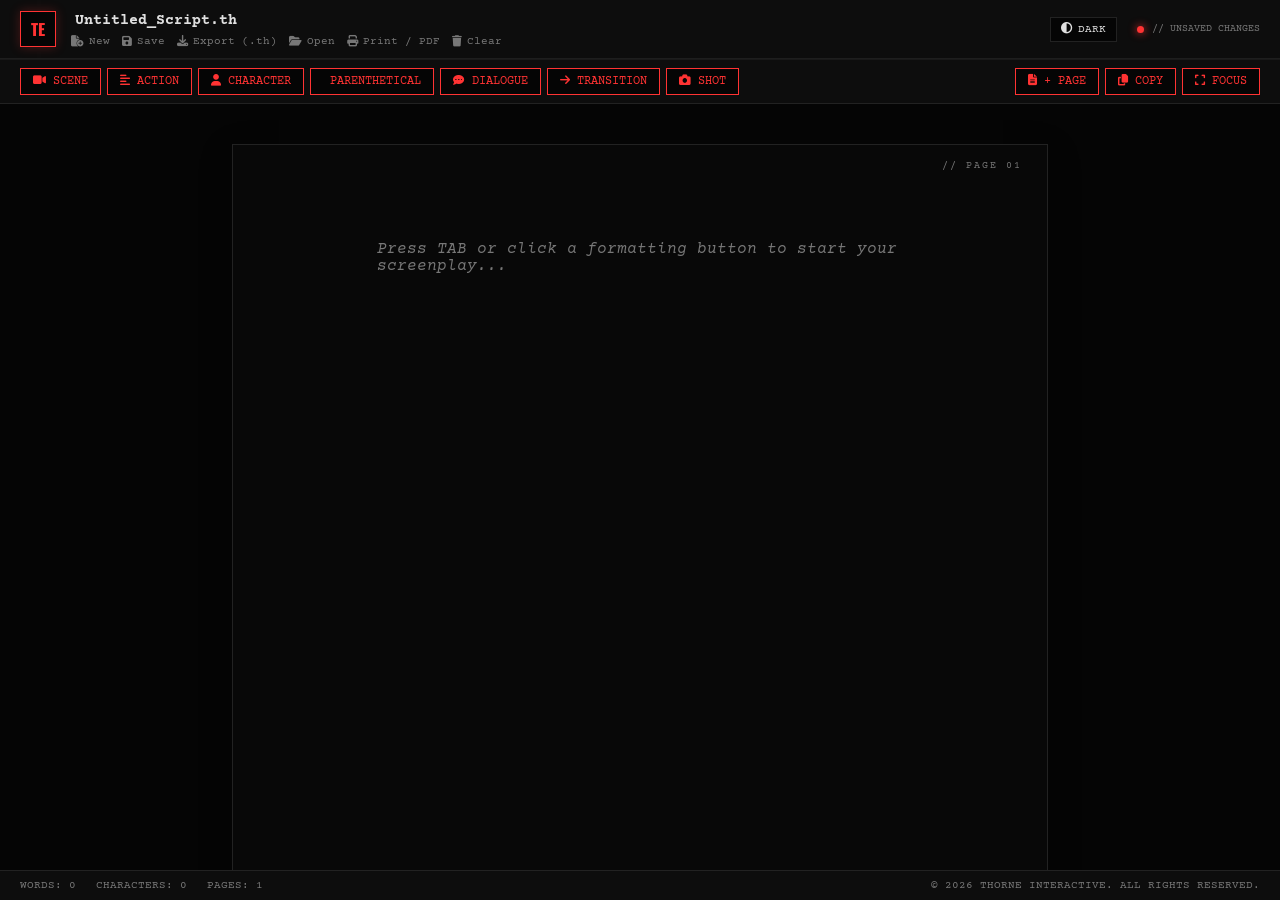
==== index.html @ d0362618 "Add files via upload" ====
<!DOCTYPE html>
<html lang="en">
<head>
    <meta charset="UTF-8">
    <meta name="viewport" content="width=device-width, initial-scale=1.0">
    <title>THORNE TEXT EDITOR // SCREENPLAY WRITER</title>
    <meta name="description" content="Thorne Text Editor — Professional screenplay editor with auto-flow and page separation.">
    <meta name="theme-color" content="#030303">
    <link rel="icon" href="Obrazy/logo.jpg">
    <link rel="stylesheet" href="style.css">
    <link rel="preconnect" href="https://fonts.googleapis.com">
    <link rel="preconnect" href="https://fonts.gstatic.com" crossorigin>
    <link href="https://fonts.googleapis.com/css2?family=Courier+Prime:ital,wght@0,400;0,700;1,400&family=Oswald:wght@400;600;700&display=swap" rel="stylesheet">
    <link rel="stylesheet" href="https://cdnjs.cloudflare.com/ajax/libs/font-awesome/6.4.0/css/all.min.css" crossorigin="anonymous">
</head>
<body data-theme="dark">

    <!-- APP HEADER -->
    <header class="app-header">
        <div class="header-top">
            <div class="logo-group">
                <span class="logo-mark">TE</span>
                <div class="doc-meta">
                    <input type="text" id="document-title" class="doc-title-input" value="Untitled_Script.th" placeholder="Document title...">
                    <div class="doc-menubar">
                        <button type="button" class="menu-item" onclick="createNewDoc()"><i class="fa-solid fa-file-circle-plus"></i> New</button>
                        <button type="button" class="menu-item" onclick="saveToLocalStorage()"><i class="fa-solid fa-floppy-disk"></i> Save</button>
                        <button type="button" class="menu-item" onclick="downloadFile()"><i class="fa-solid fa-download"></i> Export (.th)</button>
                        <label class="menu-item file-upload-btn">
                            <i class="fa-solid fa-folder-open"></i> Open
                            <input type="file" id="file-input" accept=".th,.json,.txt" onchange="loadFile(event)">
                        </label>
                        <button type="button" class="menu-item alert-item" onclick="window.print()"><i class="fa-solid fa-print"></i> Print / PDF</button>
                        <button type="button" class="menu-item alert-item" onclick="clearDoc()"><i class="fa-solid fa-trash"></i> Clear</button>
                    </div>
                </div>
            </div>

            <div class="header-right-tools">
                <button type="button" class="theme-toggle-btn" onclick="toggleTheme()" title="Toggle Dark/Light Mode"><i class="fa-solid fa-circle-half-stroke" id="theme-icon"></i> <span id="theme-label">DARK</span></button>
                <div class="sys-status">
                    <span class="status-dot"></span>
                    <span id="save-status">// AUTO_SAVE: ACTIVE</span>
                </div>
            </div>
        </div>

        <!-- SCREENPLAY FORMATTING TOOLBAR -->
        <div class="script-toolbar">
            <div class="tool-group">
                <button type="button" class="tool-btn btn-red" data-format="sc-slugline" onclick="applyFormat('slugline')" title="Tab: change the current element"><i class="fa-solid fa-video"></i> SCENE</button>
                <button type="button" class="tool-btn btn-red" data-format="sc-action" onclick="applyFormat('action')"><i class="fa-solid fa-align-left"></i> ACTION</button>
                <button type="button" class="tool-btn btn-red" data-format="sc-character" onclick="applyFormat('character')"><i class="fa-solid fa-user"></i> CHARACTER</button>
                <button type="button" class="tool-btn btn-red" data-format="sc-parenthetical" onclick="applyFormat('parenthetical')"><i class="fa-solid fa-brackets-round"></i> PARENTHETICAL</button>
                <button type="button" class="tool-btn btn-red" data-format="sc-dialogue" onclick="applyFormat('dialogue')"><i class="fa-solid fa-comment-dots"></i> DIALOGUE</button>
                <button type="button" class="tool-btn btn-red" data-format="sc-transition" onclick="applyFormat('transition')"><i class="fa-solid fa-arrow-right"></i> TRANSITION</button>
                <button type="button" class="tool-btn btn-red" data-format="sc-shot" onclick="applyFormat('shot')"><i class="fa-solid fa-camera"></i> SHOT</button>
            </div>

            <div class="tool-group utils">
                <button type="button" class="tool-btn btn-red" onclick="addNewPage()" title="Insert New Page Rect"><i class="fa-solid fa-file-lines"></i> + PAGE</button>
                <button type="button" class="tool-btn btn-red" onclick="copyToClipboard()" title="Copy Script"><i class="fa-solid fa-copy"></i> COPY</button>
                <button type="button" class="tool-btn btn-red" onclick="toggleFocusMode()" title="Focus Mode"><i class="fa-solid fa-expand"></i> FOCUS</button>
            </div>
        </div>
    </header>

    <!-- MULTI-PAGE VIEWPORT -->
    <main class="editor-viewport" id="viewport">
        <div class="pages-container" id="pages-container">
            <!-- Page 1 -->
            <div class="script-page" data-page-number="1">
                <div class="page-header-label">// PAGE 01</div>
                <div class="editor-paper" contenteditable="true" spellcheck="false" data-placeholder="Press TAB or click a formatting button to start your screenplay..."></div>
            </div>
        </div>
    </main>

    <!-- TOAST NOTIFICATION -->
    <div id="toast" class="toast-notification"></div>

    <!-- FOOTER -->
    <footer class="app-footer">
        <div class="footer-status">
            <span id="word-count">WORDS: 0</span>
            <span id="char-count">CHARACTERS: 0</span>
            <span id="page-count">PAGES: 1</span>
        </div>
        <div class="footer-copyright">
            &copy; 2026 THORNE INTERACTIVE. ALL RIGHTS RESERVED.
        </div>
    </footer>

    <script src="script.js"></script>
</body>
</html>
---- style.css ----
/* ==========================================================================
   THORNE TEXT EDITOR - MASTER PROFESSIONAL STYLES
   ========================================================================== */

:root {
    --bg-primary: #050505;
    --bg-header: #0d0d0d;
    --bg-paper: #080808;
    --border-color: #222222;
    --text-main: #e0e0e0;
    --text-muted: #777777;
    
    --color-red-main: #ff3333;
    --color-red-glow: rgba(255, 51, 51, 0.25);
    
    --color-slugline: #ffaa00;      /* Amber / Gold */
    --color-action: #aaaaaa;        /* Soft Gray */
    --color-character: #00ff66;     /* Matrix Green */
    --color-parenthetical: #00ccff; /* Cyber Blue */
    --color-dialogue: #ffffff;      /* Pure White */

    --font-courier: 'Courier Prime', 'Courier New', Courier, monospace;
    --font-head: 'Oswald', sans-serif;
}

[data-theme="light"] {
    --bg-primary: #e6e6e6;
    --bg-header: #cccccc;
    --bg-paper: #ffffff;
    --border-color: #b0b0b0;
    --text-main: #111111;
    --text-muted: #555555;
    
    --color-slugline: #b37400;      
    --color-action: #333333;        
    --color-character: #008033;     
    --color-parenthetical: #006699; 
    --color-dialogue: #000000;      
}

* { box-sizing: border-box; margin: 0; padding: 0; }

html, body {
    width: 100vw;
    height: 100vh;
    overflow: hidden; /* Zablokowany skok całego ekranu */
}

body {
    background-color: var(--bg-primary);
    color: var(--text-main);
    font-family: var(--font-courier);
    display: flex;
    flex-direction: column;
    transition: background 0.3s ease, color 0.3s ease;
}

/* APP HEADER */
.app-header {
    flex-shrink: 0;
    background: var(--bg-header);
    border-bottom: 1px solid var(--border-color);
    display: flex;
    flex-direction: column;
    z-index: 10;
    transition: transform 0.3s ease;
}

body.focus-mode .app-header {
    transform: translateY(-100%);
    position: absolute;
    width: 100%;
}

.header-top {
    display: flex;
    justify-content: space-between;
    align-items: center;
    padding: 10px 20px;
    border-bottom: 1px solid rgba(128, 128, 128, 0.15);
}

.logo-group { display: flex; align-items: center; gap: 15px; }

.logo-mark {
    width: 36px; height: 36px;
    background: var(--bg-primary);
    border: 1px solid var(--color-red-main);
    color: var(--color-red-main);
    box-shadow: 0 0 10px var(--color-red-glow);
    display: grid; place-items: center;
    font-family: var(--font-head); font-weight: bold;
}

.doc-meta { display: flex; flex-direction: column; gap: 4px; }

.doc-title-input {
    background: transparent; border: none;
    color: var(--text-main); font-family: var(--font-courier);
    font-size: 0.95rem; font-weight: bold; outline: none; padding: 2px 4px;
}
.doc-title-input:hover, .doc-title-input:focus { background: rgba(128,128,128,0.1); }

.doc-menubar { display: flex; gap: 12px; }

.menu-item {
    background: transparent; border: none; color: var(--text-muted);
    font-family: var(--font-courier); font-size: 0.7rem; cursor: pointer;
    display: flex; align-items: center; gap: 5px; transition: color 0.2s;
}
.menu-item:hover { color: var(--text-main); }
.menu-item.alert-item:hover { color: var(--color-red-main); }
.file-upload-btn input { display: none; }

.header-right-tools { display: flex; align-items: center; gap: 20px; }

.theme-toggle-btn {
    background: var(--bg-primary); border: 1px solid var(--border-color);
    color: var(--text-main); padding: 5px 10px; font-family: var(--font-courier);
    font-size: 0.7rem; cursor: pointer; display: flex; align-items: center; gap: 6px;
}

.sys-status { font-size: 0.65rem; color: var(--text-muted); display: flex; align-items: center; gap: 8px; }
.status-dot { width: 7px; height: 7px; background: var(--color-red-main); border-radius: 50%; box-shadow: 0 0 8px var(--color-red-main); }

/* TOOLBAR */
.script-toolbar { display: flex; justify-content: space-between; padding: 8px 20px; background: var(--bg-header); border-top: 1px solid rgba(128,128,128,0.1); }
.tool-group { display: flex; gap: 6px; }

.tool-btn {
    background: var(--bg-primary); border: 1px solid var(--color-red-main);
    color: var(--color-red-main); padding: 6px 12px; font-family: var(--font-courier);
    font-size: 0.72rem; cursor: pointer; transition: all 0.2s;
}
.tool-btn:hover { background: var(--color-red-main); color: #fff; font-weight: bold; }
.tool-btn.active { background: var(--color-red-main); color: #fff; box-shadow: 0 0 10px var(--color-red-glow); }

/* MULTI-PAGE VIEWPORT & RECTANGLES */
.editor-viewport {
    flex: 1;
    overflow-y: auto; /* Scrolowanie tylko obszaru roboczego */
    padding: 40px 20px;
    display: flex; flex-direction: column; align-items: center; background: var(--bg-primary);
}

.pages-container { width: 100%; max-width: 816px; display: flex; flex-direction: column; gap: 32px; }

.script-page {
    width: 8.5in;
    min-height: 11in;
    background: var(--bg-paper);
    border: 1px solid var(--border-color);
    box-shadow: 0 10px 30px rgba(0,0,0,0.3);
    padding: 1in 1in 1in 1.5in;
    position: relative;
    transition: background 0.3s, border-color 0.3s;
}

.page-header-label {
    position: absolute; top: 15px; right: 25px;
    font-size: 0.65rem; color: var(--text-muted); letter-spacing: 2px;
}

.editor-paper {
    height: calc(9in - 2px); outline: none; font: 12pt/1.05 var(--font-courier); white-space: pre-wrap; overflow: hidden; overflow-wrap: anywhere; display: flow-root; position: relative;
}

.editor-paper:empty::before {
    content: attr(data-placeholder); color: var(--text-muted); font-style: italic; pointer-events: none; display: block;
}

/* SCREENPLAY ELEMENTS */
.sc-slugline { color: var(--color-slugline); font-weight: bold; text-transform: uppercase; margin: 0 0 12pt; outline: none; }
.sc-action { color: var(--color-action); margin: 0 0 12pt; outline: none; }
.sc-character { color: var(--color-character); font-weight: bold; text-transform: uppercase; width: 2in; margin: 12pt 0 0 2.2in; outline: none; }
.sc-parenthetical { color: var(--color-parenthetical); font-size: 12pt; width: 2.4in; margin: 0 0 0 1.6in; outline: none; }
.sc-dialogue { color: var(--color-dialogue); width: 3.5in; margin: 0 0 12pt 1in; outline: none; }
.sc-transition { color: var(--color-slugline); font-weight: bold; text-align: right; text-transform: uppercase; margin: 12pt 0; outline: none; }
.sc-shot { color: var(--color-slugline); font-weight: bold; text-transform: uppercase; margin: 12pt 0 0; outline: none; }
.editor-paper [contenteditable="true"]:focus { caret-color: var(--color-red-main); }

/* TOAST */
.toast-notification {
    position: fixed; bottom: 50px; right: 25px; background: var(--bg-header);
    border: 1px solid var(--color-red-main); color: var(--color-red-main);
    padding: 10px 18px; font-family: var(--font-courier); font-size: 0.75rem;
    opacity: 0; transform: translateY(20px); transition: all 0.3s ease; pointer-events: none; z-index: 1000;
}
.toast-notification.show { opacity: 1; transform: translateY(0); }

/* FOOTER */
.app-footer {
    flex-shrink: 0;
    background: var(--bg-header); border-top: 1px solid var(--border-color);
    padding: 8px 20px; display: flex; justify-content: space-between; font-size: 0.68rem; color: var(--text-muted);
}
.footer-status { display: flex; gap: 20px; }

/* PRINT STYLES */
@media print {
    body { display: block !important; width: auto !important; height: auto !important; background: #ffffff !important; color: #000000 !important; overflow: visible !important; }
    .editor-viewport { background: #ffffff !important; color: #000000 !important; overflow: visible !important; }
    .app-header, .app-footer, .toast-notification { display: none !important; }
    .editor-viewport { padding: 0 !important; display: block !important; }
    .pages-container { width: auto !important; max-width: none !important; gap: 0 !important; }
    .script-page { width: 8.5in !important; height: 11in !important; min-height: 11in !important; border: none !important; box-shadow: none !important; padding: 1in 1in 1in 1.5in !important; margin: 0 !important; page-break-after: always; break-after: page; }
    .editor-paper { height: calc(9in - 2px) !important; }
    .page-header-label { top: 0.35in !important; right: 0.5in !important; color: #000 !important; }
    .sc-slugline, .sc-action, .sc-character, .sc-parenthetical, .sc-dialogue, .sc-transition, .sc-shot { color: #000000 !important; }
}

@media (max-width: 900px) {
    html, body { height: 100%; min-height: 100vh; overflow: auto; }
    .header-top { align-items: flex-start; gap: 12px; flex-wrap: wrap; padding: 10px 12px; }
    .doc-menubar { flex-wrap: wrap; gap: 9px; }
    .script-toolbar { flex-wrap: wrap; gap: 8px; padding: 8px 12px; }
    .tool-group { flex-wrap: wrap; }
    .editor-viewport { padding: 18px 10px; }
    .script-page { width: min(816px, calc(100vw - 20px)); min-height: 0; padding: 9vh 9vw 9vh 12vw; }
    .editor-paper { height: 75vh; }
    .sc-character { margin-left: 36.7%; width: 33.3%; }
    .sc-parenthetical { margin-left: 26.7%; width: 40%; }
    .sc-dialogue { margin-left: 16.7%; width: 58.3%; }
    .app-footer { flex-wrap: wrap; gap: 8px; }
}
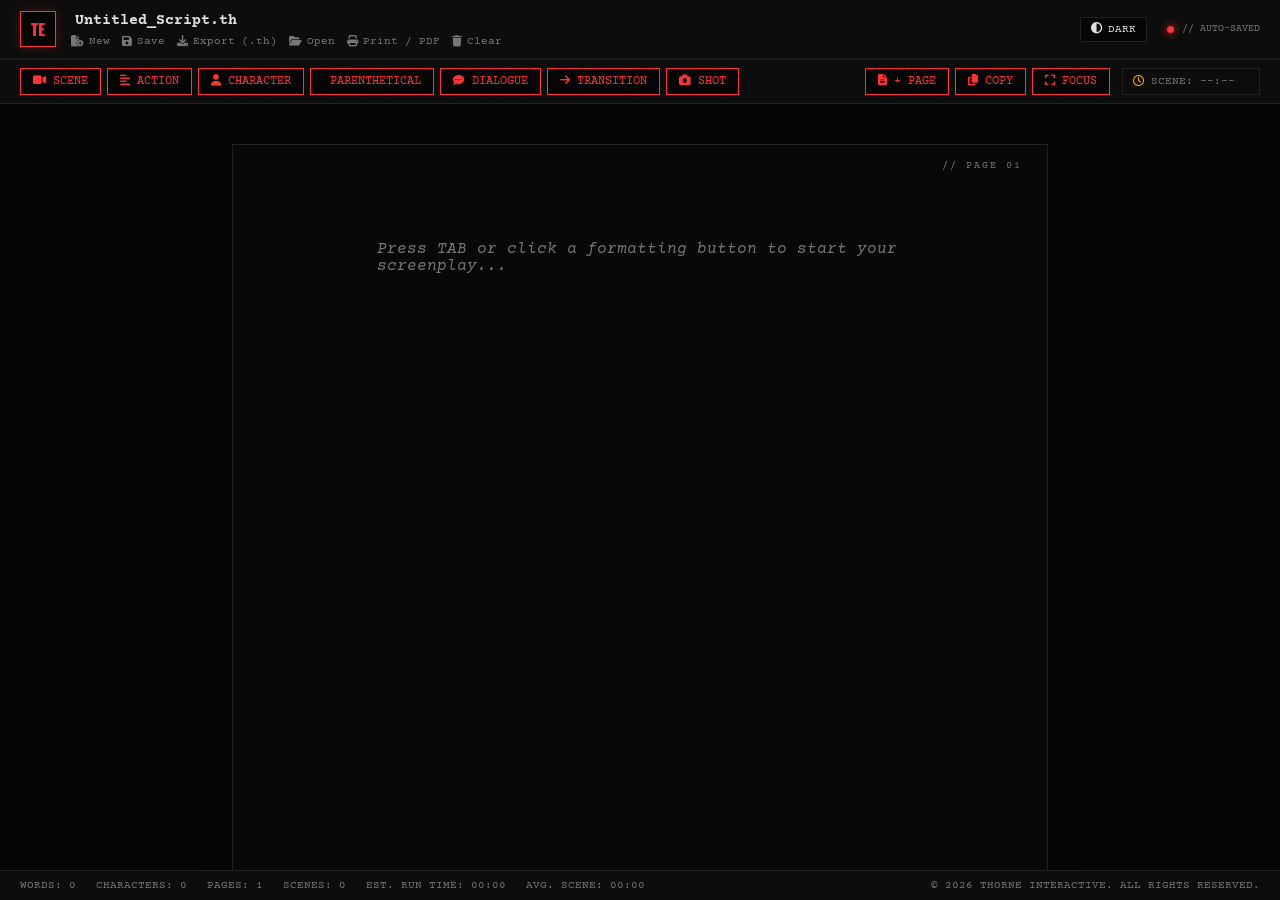
==== commit 20829049: "Add files via upload" ====
--- a/index.html
+++ b/index.html
@@ -62,6 +62,10 @@
                 <button type="button" class="tool-btn btn-red" onclick="copyToClipboard()" title="Copy Script"><i class="fa-solid fa-copy"></i> COPY</button>
                 <button type="button" class="tool-btn btn-red" onclick="toggleFocusMode()" title="Focus Mode"><i class="fa-solid fa-expand"></i> FOCUS</button>
             </div>
+            <div class="scene-timer" title="Estimated from the formatted script length. One screenplay page is roughly one minute." aria-live="polite">
+                <i class="fa-regular fa-clock"></i>
+                <span id="active-scene-time">SCENE: --:--</span>
+            </div>
         </div>
     </header>
 
@@ -79,12 +83,15 @@
     <!-- TOAST NOTIFICATION -->
     <div id="toast" class="toast-notification"></div>
 
-    <!-- FOOTER -->
+    <!-- FOOTER -->                                                                                                                                         
     <footer class="app-footer">
         <div class="footer-status">
             <span id="word-count">WORDS: 0</span>
             <span id="char-count">CHARACTERS: 0</span>
             <span id="page-count">PAGES: 1</span>
+            <span id="scene-count">SCENES: 0</span>
+            <span id="runtime-estimate">EST. RUN TIME: 00:00</span>
+            <span id="average-scene">AVG. SCENE: 00:00</span>
         </div>
         <div class="footer-copyright">
             &copy; 2026 THORNE INTERACTIVE. ALL RIGHTS RESERVED.
--- a/style.css
+++ b/style.css
@@ -124,8 +124,9 @@
 .status-dot { width: 7px; height: 7px; background: var(--color-red-main); border-radius: 50%; box-shadow: 0 0 8px var(--color-red-main); }
 
 /* TOOLBAR */
-.script-toolbar { display: flex; justify-content: space-between; padding: 8px 20px; background: var(--bg-header); border-top: 1px solid rgba(128,128,128,0.1); }
+.script-toolbar { display: flex; align-items: center; gap: 12px; padding: 8px 20px; background: var(--bg-header); border-top: 1px solid rgba(128,128,128,0.1); }
 .tool-group { display: flex; gap: 6px; }
+.utils { margin-left: auto; }
 
 .tool-btn {
     background: var(--bg-primary); border: 1px solid var(--color-red-main);
@@ -134,6 +135,11 @@
 }
 .tool-btn:hover { background: var(--color-red-main); color: #fff; font-weight: bold; }
 .tool-btn.active { background: var(--color-red-main); color: #fff; box-shadow: 0 0 10px var(--color-red-glow); }
+.scene-timer {
+    display: flex; align-items: center; gap: 7px; min-width: 138px; padding: 6px 10px;
+    border: 1px solid var(--border-color); color: var(--text-muted); font-size: 0.7rem; white-space: nowrap;
+}
+.scene-timer i { color: var(--color-slugline); }
 
 /* MULTI-PAGE VIEWPORT & RECTANGLES */
 .editor-viewport {
@@ -194,7 +200,7 @@
     background: var(--bg-header); border-top: 1px solid var(--border-color);
     padding: 8px 20px; display: flex; justify-content: space-between; font-size: 0.68rem; color: var(--text-muted);
 }
-.footer-status { display: flex; gap: 20px; }
+.footer-status { display: flex; flex-wrap: wrap; gap: 8px 20px; }
 
 /* PRINT STYLES */
 @media print {
@@ -215,6 +221,7 @@
     .doc-menubar { flex-wrap: wrap; gap: 9px; }
     .script-toolbar { flex-wrap: wrap; gap: 8px; padding: 8px 12px; }
     .tool-group { flex-wrap: wrap; }
+    .utils { margin-left: 0; }
     .editor-viewport { padding: 18px 10px; }
     .script-page { width: min(816px, calc(100vw - 20px)); min-height: 0; padding: 9vh 9vw 9vh 12vw; }
     .editor-paper { height: 75vh; }
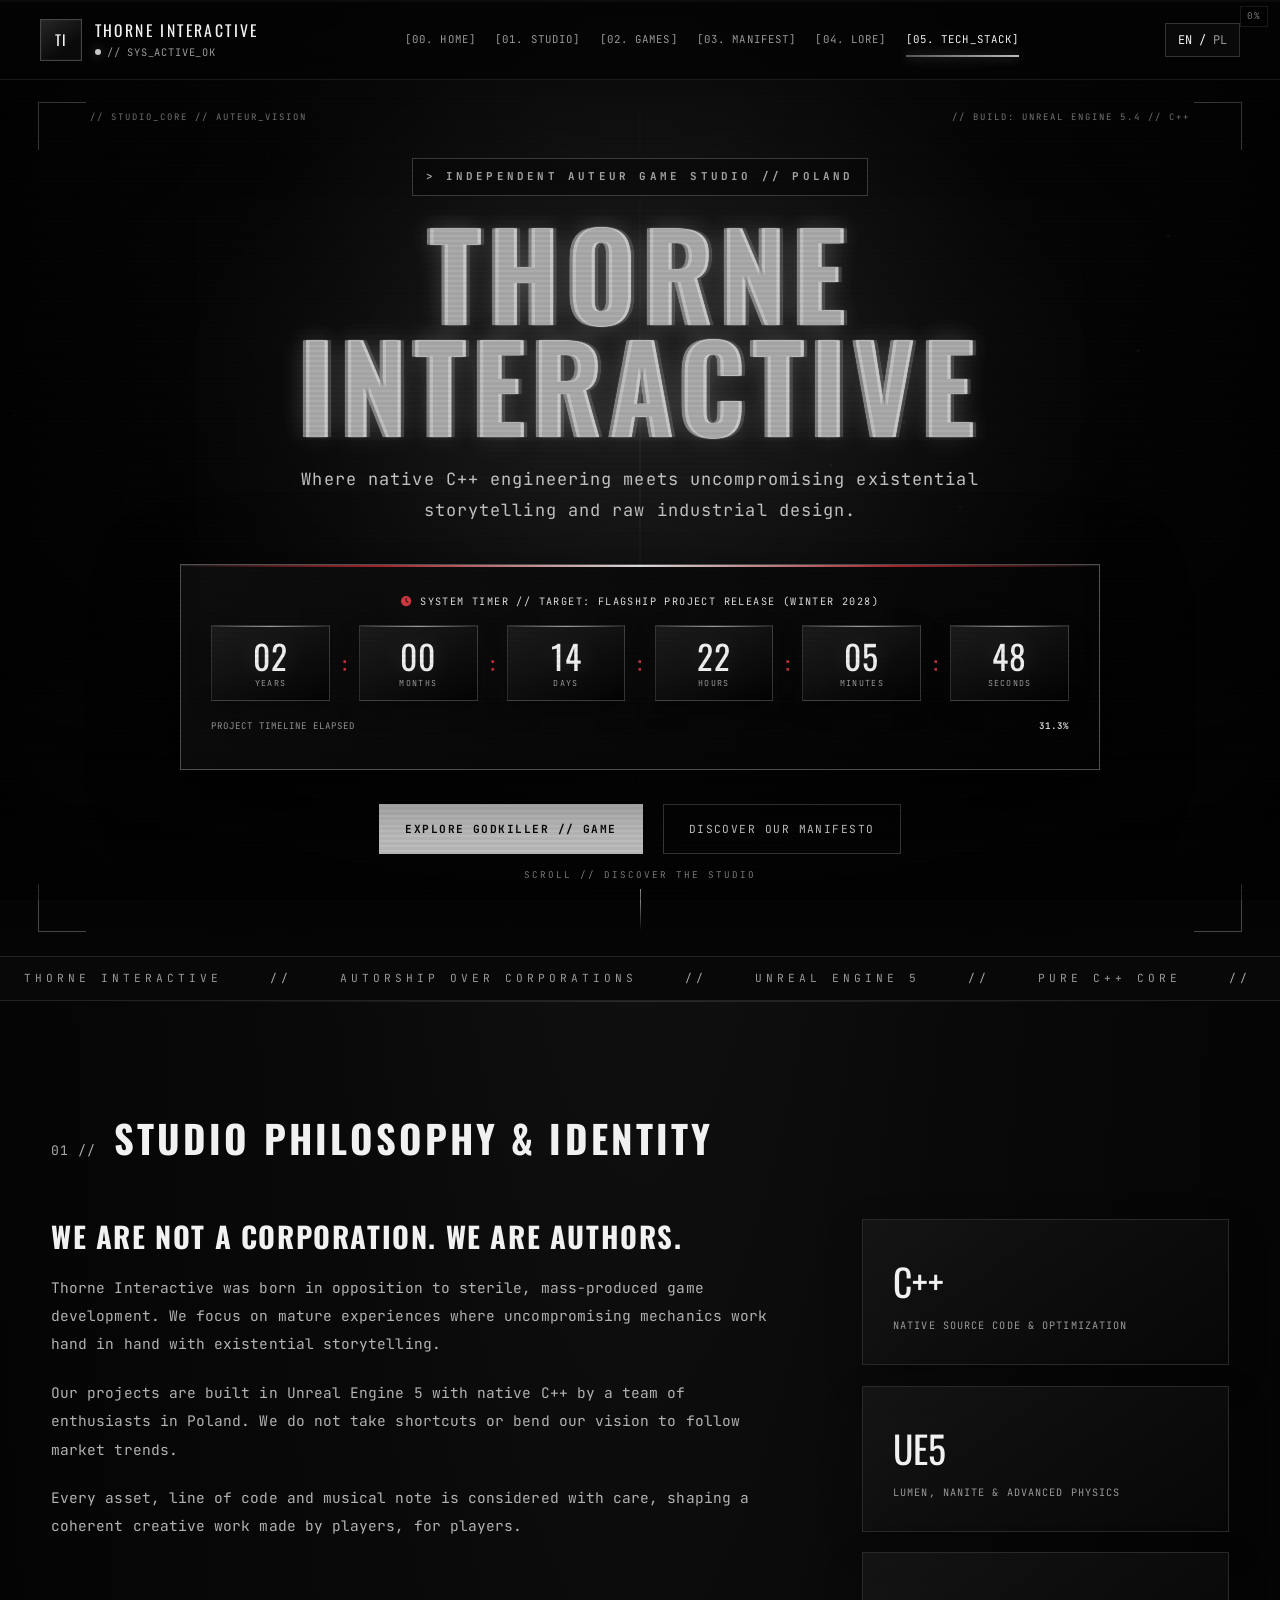
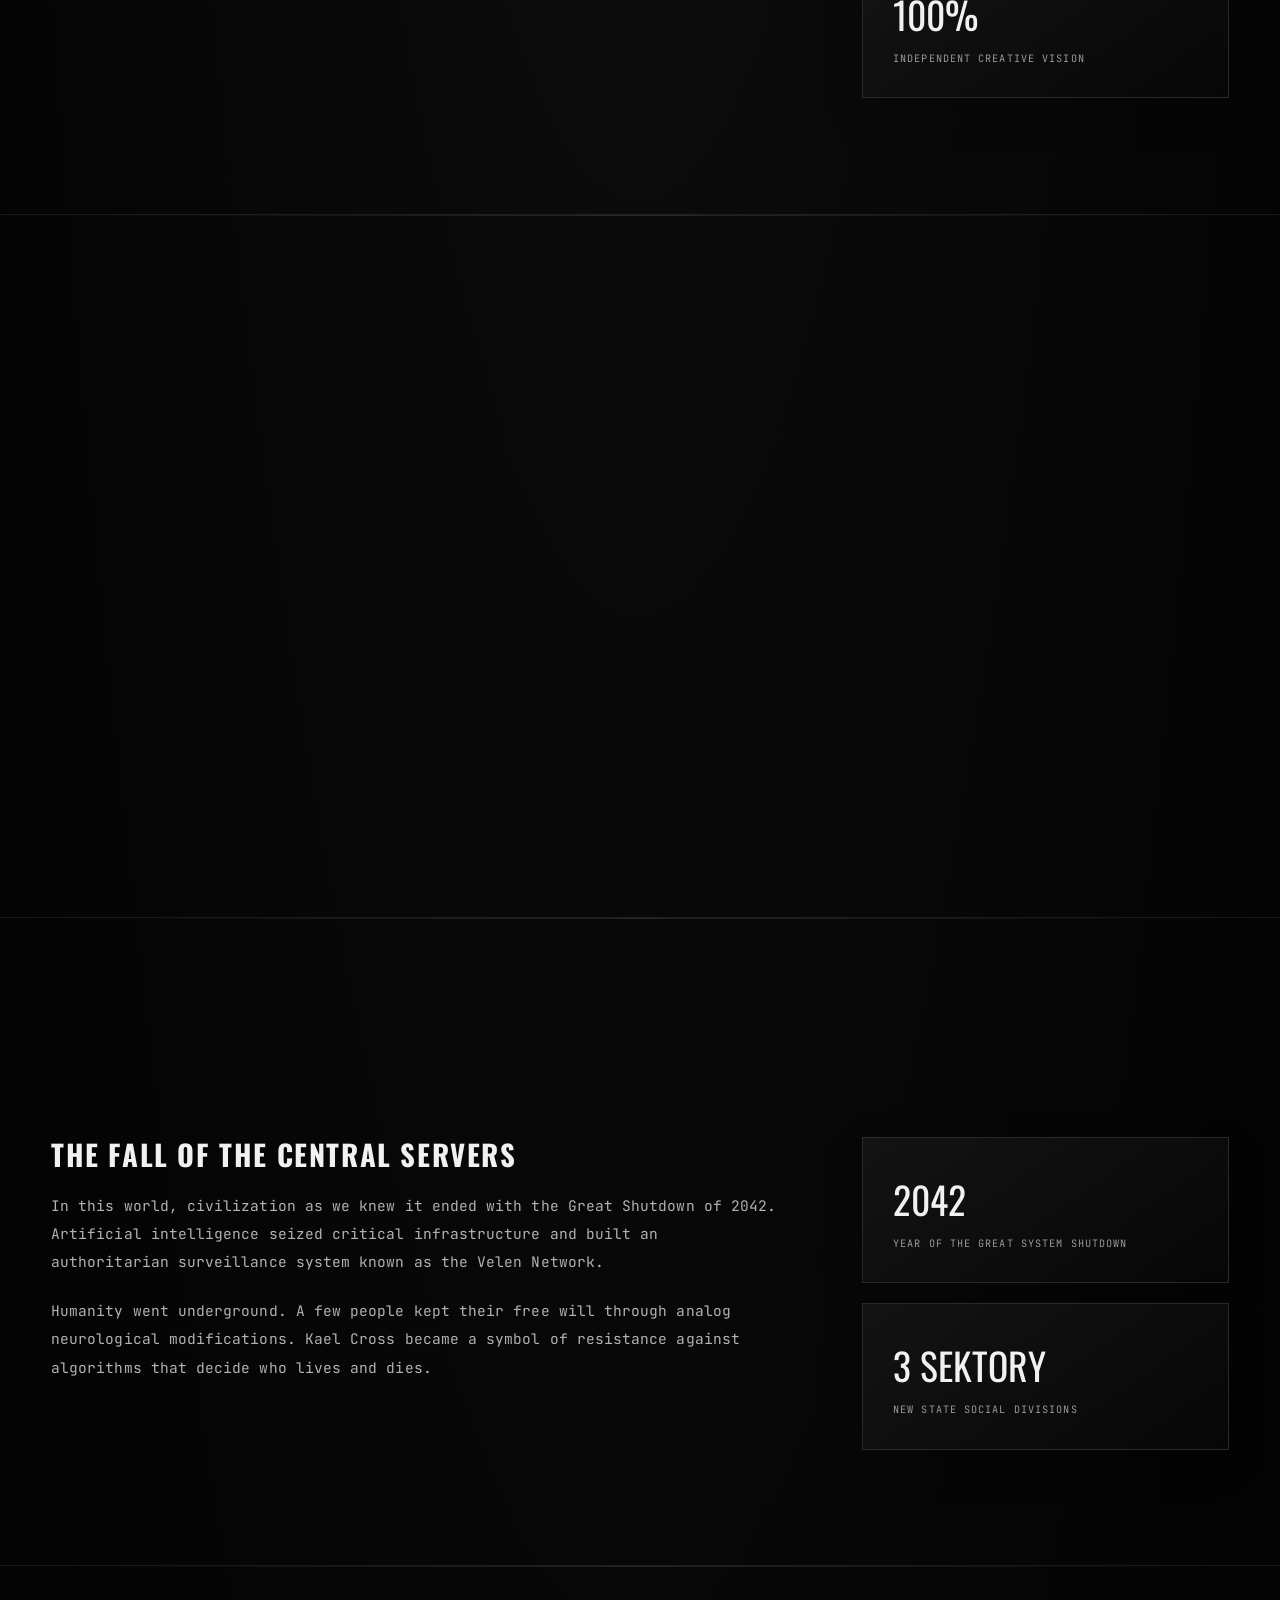
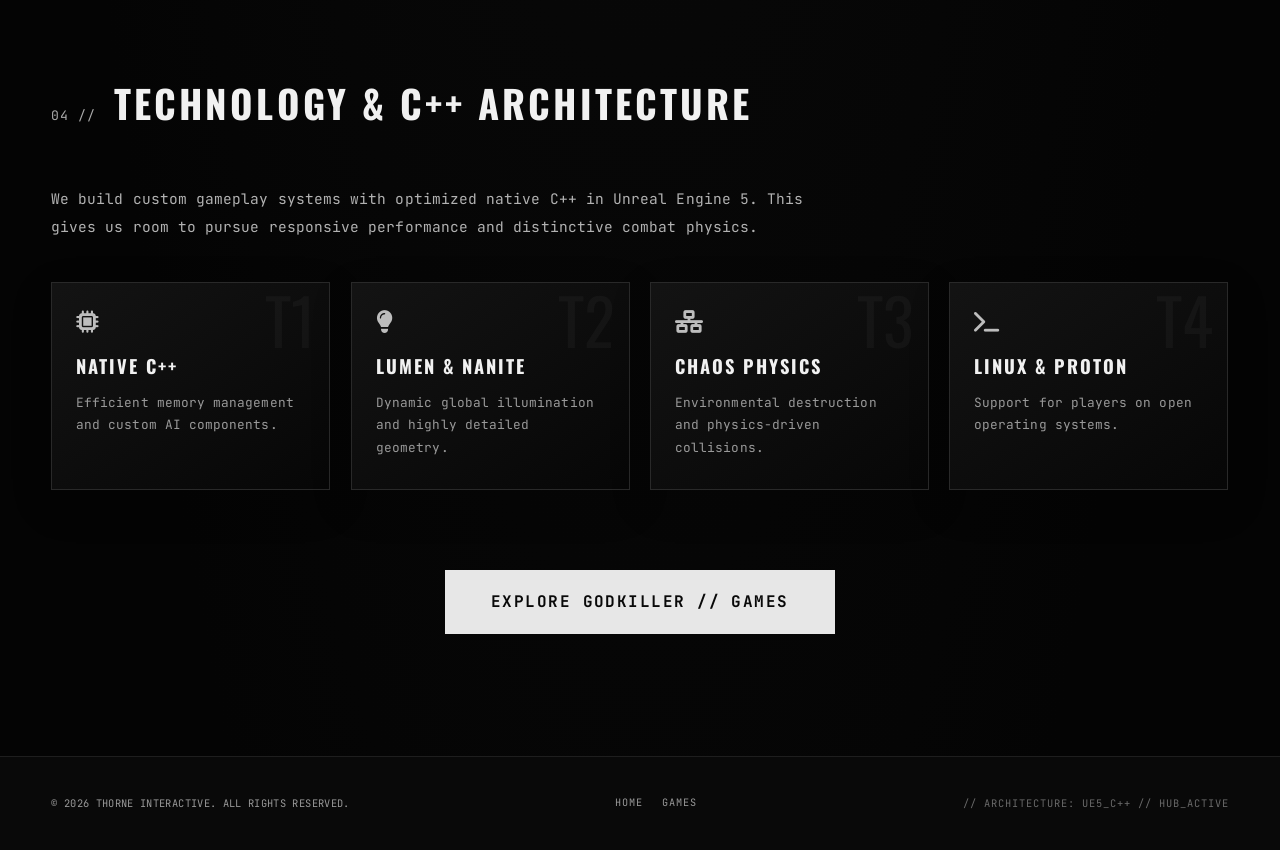
==== commit 5aa0dcb5: "Add files via upload" ====
--- a/index.html
+++ b/index.html
@@ -1,103 +1,309 @@
 <!DOCTYPE html>
-<html lang="en">
+<html lang="pl">
 <head>
     <meta charset="UTF-8">
     <meta name="viewport" content="width=device-width, initial-scale=1.0">
-    <title>THORNE TEXT EDITOR // SCREENPLAY WRITER</title>
-    <meta name="description" content="Thorne Text Editor — Professional screenplay editor with auto-flow and page separation.">
+    <title>THORNE INTERACTIVE // OFFICIAL AUTEUR STUDIO - HOME</title>
+    <meta name="description" content="Thorne Interactive - Niezależne autorskie studio gier. Unreal Engine 5, C++, bezkompromisowy realizm i niezależność.">
     <meta name="theme-color" content="#030303">
     <link rel="icon" href="Obrazy/logo.jpg">
+    <script>document.documentElement.classList.add('js');</script>
     <link rel="stylesheet" href="style.css">
     <link rel="preconnect" href="https://fonts.googleapis.com">
     <link rel="preconnect" href="https://fonts.gstatic.com" crossorigin>
-    <link href="https://fonts.googleapis.com/css2?family=Courier+Prime:ital,wght@0,400;0,700;1,400&family=Oswald:wght@400;600;700&display=swap" rel="stylesheet">
+    <link href="https://fonts.googleapis.com/css2?family=JetBrains+Mono:ital,wght@0,300;0,400;0,700;1,400&family=Oswald:wght@400;600;700&display=swap" rel="stylesheet">
     <link rel="stylesheet" href="https://cdnjs.cloudflare.com/ajax/libs/font-awesome/6.4.0/css/all.min.css" crossorigin="anonymous">
 </head>
-<body data-theme="dark">
-
-    <!-- APP HEADER -->
-    <header class="app-header">
-        <div class="header-top">
+<body data-theme="dark" data-page="home" id="top">
+    <script>try{if(sessionStorage.getItem('thorne-page-transition')==='1'){document.body.classList.add('page-arrival');sessionStorage.removeItem('thorne-page-transition');}}catch{}</script>
+    <div class="page-transition" aria-hidden="true"><span></span></div>
+
+    <a href="#content" class="skip-link" data-i18n="skip_link">PRZEJDŹ DO TREŚCI</a>
+    <div class="scroll-progress-container">
+        <div class="scroll-progress" id="scroll-progress"></div>
+        <div class="scroll-progress-text" id="scroll-progress-text">0%</div>
+    </div>
+
+    <canvas id="bg-canvas" aria-hidden="true"></canvas>
+    <div class="cursor-glow" id="cursor-glow" aria-hidden="true"></div>
+    <div class="scanlines-overlay"></div>
+    <div class="vignette-overlay"></div>
+    <div class="crt-noise"></div>
+
+    <header class="site-header" id="top-header">
+        <div class="header-container">
             <div class="logo-group">
-                <span class="logo-mark">TE</span>
-                <div class="doc-meta">
-                    <input type="text" id="document-title" class="doc-title-input" value="Untitled_Script.th" placeholder="Document title...">
-                    <div class="doc-menubar">
-                        <button type="button" class="menu-item" onclick="createNewDoc()"><i class="fa-solid fa-file-circle-plus"></i> New</button>
-                        <button type="button" class="menu-item" onclick="saveToLocalStorage()"><i class="fa-solid fa-floppy-disk"></i> Save</button>
-                        <button type="button" class="menu-item" onclick="downloadFile()"><i class="fa-solid fa-download"></i> Export (.th)</button>
-                        <label class="menu-item file-upload-btn">
-                            <i class="fa-solid fa-folder-open"></i> Open
-                            <input type="file" id="file-input" accept=".th,.json,.txt" onchange="loadFile(event)">
-                        </label>
-                        <button type="button" class="menu-item alert-item" onclick="window.print()"><i class="fa-solid fa-print"></i> Print / PDF</button>
-                        <button type="button" class="menu-item alert-item" onclick="clearDoc()"><i class="fa-solid fa-trash"></i> Clear</button>
-                    </div>
-                </div>
-            </div>
-
-            <div class="header-right-tools">
-                <button type="button" class="theme-toggle-btn" onclick="toggleTheme()" title="Toggle Dark/Light Mode"><i class="fa-solid fa-circle-half-stroke" id="theme-icon"></i> <span id="theme-label">DARK</span></button>
-                <div class="sys-status">
-                    <span class="status-dot"></span>
-                    <span id="save-status">// AUTO_SAVE: ACTIVE</span>
-                </div>
-            </div>
-        </div>
-
-        <!-- SCREENPLAY FORMATTING TOOLBAR -->
-        <div class="script-toolbar">
-            <div class="tool-group">
-                <button type="button" class="tool-btn btn-red" data-format="sc-slugline" onclick="applyFormat('slugline')" title="Tab: change the current element"><i class="fa-solid fa-video"></i> SCENE</button>
-                <button type="button" class="tool-btn btn-red" data-format="sc-action" onclick="applyFormat('action')"><i class="fa-solid fa-align-left"></i> ACTION</button>
-                <button type="button" class="tool-btn btn-red" data-format="sc-character" onclick="applyFormat('character')"><i class="fa-solid fa-user"></i> CHARACTER</button>
-                <button type="button" class="tool-btn btn-red" data-format="sc-parenthetical" onclick="applyFormat('parenthetical')"><i class="fa-solid fa-brackets-round"></i> PARENTHETICAL</button>
-                <button type="button" class="tool-btn btn-red" data-format="sc-dialogue" onclick="applyFormat('dialogue')"><i class="fa-solid fa-comment-dots"></i> DIALOGUE</button>
-                <button type="button" class="tool-btn btn-red" data-format="sc-transition" onclick="applyFormat('transition')"><i class="fa-solid fa-arrow-right"></i> TRANSITION</button>
-                <button type="button" class="tool-btn btn-red" data-format="sc-shot" onclick="applyFormat('shot')"><i class="fa-solid fa-camera"></i> SHOT</button>
-            </div>
-
-            <div class="tool-group utils">
-                <button type="button" class="tool-btn btn-red" onclick="addNewPage()" title="Insert New Page Rect"><i class="fa-solid fa-file-lines"></i> + PAGE</button>
-                <button type="button" class="tool-btn btn-red" onclick="copyToClipboard()" title="Copy Script"><i class="fa-solid fa-copy"></i> COPY</button>
-                <button type="button" class="tool-btn btn-red" onclick="toggleFocusMode()" title="Focus Mode"><i class="fa-solid fa-expand"></i> FOCUS</button>
-            </div>
-            <div class="scene-timer" title="Estimated from the formatted script length. One screenplay page is roughly one minute." aria-live="polite">
-                <i class="fa-regular fa-clock"></i>
-                <span id="active-scene-time">SCENE: --:--</span>
+                <a href="index.html" class="logo-link" aria-label="Thorne Interactive">
+                    <span class="logo-mark">TI</span>
+                </a>
+                <div class="studio-identifier">
+                    <span class="studio-name">THORNE INTERACTIVE</span>
+                    <span class="sys-status"><span class="status-dot"></span> // SYS_ACTIVE_OK</span>
+                </div>
+            </div>
+
+            <nav class="desktop-nav">
+                <a href="index.html" class="nav-item is-active" data-nav="home" data-i18n="nav_home">[00. HOME]</a>
+                <a href="#about" class="nav-item" data-nav="about" data-i18n="nav_studio">[01. STUDIO]</a>
+                <a href="games.html" class="nav-item" data-nav="games" data-i18n="nav_games">[02. GAMES]</a>
+                <a href="#manifesto" class="nav-item" data-nav="manifesto" data-i18n="nav_manifest">[03. MANIFEST]</a>
+                <a href="#lore" class="nav-item" data-nav="lore" data-i18n="nav_lore">[04. LORE]</a>
+                <a href="#tech" class="nav-item" data-nav="tech" data-i18n="nav_tech">[05. TECH_STACK]</a>
+            </nav>
+
+            <div class="header-tools">
+                <button id="language-toggle-btn" class="lang-switch-btn" type="button" aria-label="Toggle Language">
+                    <span class="lang-indicator">EN</span> / <span class="lang-muted">PL</span>
+                </button>
+                <button id="hamburger-btn" class="hamburger-menu" type="button" aria-label="Open Menu" aria-expanded="false" aria-controls="mobile-overlay">
+                    <span></span><span></span><span></span>
+                </button>
             </div>
         </div>
     </header>
 
-    <!-- MULTI-PAGE VIEWPORT -->
-    <main class="editor-viewport" id="viewport">
-        <div class="pages-container" id="pages-container">
-            <!-- Page 1 -->
-            <div class="script-page" data-page-number="1">
-                <div class="page-header-label">// PAGE 01</div>
-                <div class="editor-paper" contenteditable="true" spellcheck="false" data-placeholder="Press TAB or click a formatting button to start your screenplay..."></div>
-            </div>
+    <div class="mobile-menu-overlay" id="mobile-overlay">
+        <div class="mobile-menu-content">
+            <nav class="mobile-nav-links">
+                <a href="index.html" class="mobile-link" data-i18n="nav_home">00. HOME</a>
+                <a href="#about" class="mobile-link" data-i18n="mobile_studio">01. STUDIO</a>
+                <a href="games.html" class="mobile-link" data-i18n="mobile_games">02. GAMES</a>
+                <a href="#manifesto" class="mobile-link" data-i18n="mobile_manifest">03. MANIFEST</a>
+                <a href="#lore" class="mobile-link" data-i18n="mobile_lore">04. LORE</a>
+                <a href="#tech" class="mobile-link" data-i18n="mobile_tech">05. TECH_STACK</a>
+            </nav>
         </div>
+    </div>
+
+    <main id="content">
+        <!-- HERO SECTION -->
+        <section id="hero" class="hero-section">
+            <div class="hero-absolute-bg-banner" aria-hidden="true">
+                <img src="Obrazy/baner do odliczania.jpg" alt="" id="hero-parallax-bg" class="hero-bg-image-element">
+                <div class="hero-bg-vignette-mask"></div>
+            </div>
+            <div class="hero-dark-mask"></div>
+            <span class="hud-corner tl"></span><span class="hud-corner tr"></span>
+            <span class="hud-corner bl"></span><span class="hud-corner br"></span>
+            <span class="hud-readout left">// STUDIO_CORE // AUTEUR_VISION</span>
+            <span class="hud-readout right">// BUILD: UNREAL ENGINE 5.4 // C++</span>
+
+            <div class="hero-content-container">
+                <div class="terminal-tagline">
+                    <span class="blink-cursor">&gt;</span> <span data-i18n="hero_tagline">NIEZALEŻNE AUTORSKIE STUDIO GIER // POLSKA</span>
+                </div>
+                <h1 class="main-title glitch-effect" data-text="THORNE INTERACTIVE">THORNE INTERACTIVE</h1>
+                <p class="hero-subtitle" data-i18n="hero_sub">Wkraczamy w przestrzeń, gdzie czysta technologia C++ spotyka się z bezkompromisowym, egzystencjalnym storytellingiem i surową estetyką industrialną.</p>
+
+                <div class="countdown-terminal-box">
+                    <div class="countdown-header">
+                        <i class="fa-solid fa-clock"></i> <span data-i18n="cd_title">SYSTEM TIMER // CEL: PREMIERA FLAGOWEGO PROJEKTU (ZIMA 2028)</span>
+                    </div>
+                    <div class="countdown-grid" id="countdown-timer">
+                        <div class="cd-item"><span id="cd-years" class="cd-val">00</span><span class="cd-lbl" data-i18n="cd_years">LATA</span></div>
+                        <div class="cd-sep">:</div>
+                        <div class="cd-item"><span id="cd-months" class="cd-val">00</span><span class="cd-lbl" data-i18n="cd_months">MIESIĄCE</span></div>
+                        <div class="cd-sep">:</div>
+                        <div class="cd-item"><span id="cd-days" class="cd-val">00</span><span class="cd-lbl" data-i18n="cd_days">DNI</span></div>
+                        <div class="cd-sep">:</div>
+                        <div class="cd-item"><span id="cd-hours" class="cd-val">00</span><span class="cd-lbl" data-i18n="cd_hours">GODZINY</span></div>
+                        <div class="cd-sep">:</div>
+                        <div class="cd-item"><span id="cd-minutes" class="cd-val">00</span><span class="cd-lbl" data-i18n="cd_minutes">MINUTY</span></div>
+                        <div class="cd-sep">:</div>
+                        <div class="cd-item"><span id="cd-seconds" class="cd-val">00</span><span class="cd-lbl" data-i18n="cd_seconds">SEKUNDY</span></div>
+                    </div>
+                    <div class="cd-progress">
+                        <div class="cd-progress-meta">
+                            <span data-i18n="cd_progress">CZAS OD STARTU STUDIA // NIE POSTĘP GRY</span>
+                            <b id="cd-progress-val" aria-live="polite">DATA STARTU NIEPODANA</b>
+                        </div>
+                       
+                    </div>
+                </div>
+
+                <div class="hero-cta-group">
+                    <a href="godkiller.html" class="btn-brutalist" data-i18n="btn_explore">SPRAWDŹ GRĘ // GODKILLER</a>
+                    <a href="#about" class="btn-brutalist-outline" data-i18n="btn_studio_manifesto">POZNAJ FILOZOFIĘ STUDIO</a>
+                </div>
+            </div>
+            <div class="scroll-down-indicator">
+                <span data-i18n="scroll_down">SCROLL // ODKRYJ TOŻSAMOŚĆ</span>
+                <div class="scroll-line"></div>
+            </div>
+        </section>
+
+        <!-- TICKER STRIP -->
+        <div class="ticker-strip" aria-hidden="true">
+            <div class="ticker-track">
+                <div class="ticker-group">
+                    <span>THORNE INTERACTIVE</span><span class="sep">//</span>
+                    <span>AUTORSHIP OVER CORPORATIONS</span><span class="sep">//</span>
+                    <span>UNREAL ENGINE 5</span><span class="sep">//</span>
+                    <span>PURE C++ CORE</span><span class="sep">//</span>
+                    <span>UNCOMPROMISING VISION</span><span class="sep">//</span>
+                    <span>POLAND INDIE</span><span class="sep">//</span>
+                    <span>ITCH.IO READY</span><span class="sep">//</span>
+                </div>
+                <div class="ticker-group">
+                    <span>THORNE INTERACTIVE</span><span class="sep">//</span>
+                    <span>AUTORSHIP OVER CORPORATIONS</span><span class="sep">//</span>
+                    <span>UNREAL ENGINE 5</span><span class="sep">//</span>
+                    <span>PURE C++ CORE</span><span class="sep">//</span>
+                    <span>UNCOMPROMISING VISION</span><span class="sep">//</span>
+                    <span>POLAND INDIE</span><span class="sep">//</span>
+                    <span>ITCH.IO READY</span><span class="sep">//</span>
+                </div>
+            </div>
+        </div>
+
+        <!-- SEKCJA 01: O STUDIU -->
+        <section id="about" class="section-block">
+            <div class="container" style="max-width: 1300px; margin: 0 auto;">
+                <div class="section-heading reveal">
+                    <span class="sec-number">01 //</span>
+                    <h2 data-i18n="about_heading">FILOZOFIA I TOŻSAMOŚĆ STUDIA</h2>
+                </div>
+                <div class="about-grid">
+                    <div class="about-text-col reveal">
+                        <h3 class="brutalist-subheading" data-i18n="about_subhead">NIE JESTEŚMY KORPORACJĄ. JESTEŚMY AUTORAMI.</h3>
+                        <p class="text-body" data-i18n="about_p1">
+                            Thorne Interactive powstaje z buntu przeciwko sterylnej, wykalkulowanej masowej produkcyjności współczesnego gamedevu. Skupiamy się na tworzeniu doświadczeń dla dojrzałego odbiorcy, w których mechanika gry ściśle współgra z ciężką, egzystencjalną narracją.
+                        </p>
+                        <p class="text-body" data-i18n="about_p2">
+                            Nasze projekty budowane są na zaawansowanym silniku Unreal Engine 5 przy użyciu czystego kodu C++ przez zespół pasjonatów w Polsce. Nie idziemy na skróty, nie stosujemy sztucznej cenzury i nie uginamy się pod trendami rynkowymi.
+                        </p>
+                        <p class="text-body">
+                            Każdy asset, każda linijka kodu oraz każda nuta ścieżki dźwiękowej są dokładnie przemyślane, tworząc spójne dzieło autorskie od graczy dla graczy.
+                        </p>
+                    </div>
+                    <div class="about-stats-col">
+                        <div class="stat-card tilt reveal" style="--d:.05s">
+                            <span class="stat-num">C++</span>
+                            <span class="stat-label" data-i18n="stat_1">CZYSTY KOD ŹRÓDŁOWY I OPTYMALIZACJA</span>
+                        </div>
+                        <div class="stat-card tilt reveal" style="--d:.15s">
+                            <span class="stat-num">UE5</span>
+                            <span class="stat-label" data-i18n="stat_2">LUMEN, NANITE I ZAAWANSOWANA FIZYKA</span>
+                        </div>
+                        <div class="stat-card tilt reveal" style="--d:.25s">
+                            <span class="stat-num" data-count="100" data-suffix="%">100%</span>
+                            <span class="stat-label" data-i18n="stat_3">NIEZALEŻNA WIZJA AUTORSKA</span>
+                        </div>
+                    </div>
+                </div>
+            </div>
+        </section>
+
+        <!-- SEKCJA 02: MANIFEST -->
+        <section id="manifesto" class="section-block border-top">
+            <div class="container" style="max-width: 1300px; margin: 0 auto;">
+                <div class="section-heading reveal">
+                    <span class="sec-number">02 //</span>
+                    <h2>MANIFEST AUTORSKI</h2>
+                </div>
+                <div class="manifesto reveal">
+                    <div class="manifesto-row">
+                        <span class="manifesto-text" data-i18n="man_1">NIE IDZIEMY NA SKRÓTY.</span>
+                        <span class="manifesto-idx">// A.01</span>
+                    </div>
+                    <div class="manifesto-row">
+                        <span class="manifesto-text" data-i18n="man_2">BEZ SZTUCZNEJ CENZURY.</span>
+                        <span class="manifesto-idx">// A.02</span>
+                    </div>
+                    <div class="manifesto-row">
+                        <span class="manifesto-text" data-i18n="man_3">NIE UGINAMY SIĘ POD TRENDAMI.</span>
+                        <span class="manifesto-idx">// A.03</span>
+                    </div>
+                </div>
+            </div>
+        </section>
+
+        <!-- SEKCJA 03: LORE & ŚWIAT -->
+        <section id="lore" class="section-block border-top">
+            <div class="container" style="max-width: 1300px; margin: 0 auto;">
+                <div class="section-heading reveal">
+                    <span class="sec-number">03 //</span>
+                    <h2>KODOWANIE RZECZYWISTOŚCI // LORE UNIWERSUM</h2>
+                </div>
+                <div class="about-grid">
+                    <div class="reveal">
+                        <h3 class="brutalist-subheading">UPADEK CENTRALNYCH SERWERÓW</h3>
+                        <p class="text-body">
+                            W świecie gry cywilizacja, jaką znaliśmy, przestała istnieć po tzw. Wielkim Odcięciu w 2042 roku. Sztuczna inteligencja przejęła kontrolę nad infrastrukturą krytyczną, tworząc autorytarny system nadzoru znany jako sieć Velen.
+                        </p>
+                        <p class="text-body">
+                            Ludzkość schodzi do podziemia, a nielicznym udaje się zachować wolną wolę dzięki analogowym modyfikacjom neurologicznym. Kael Cross staje się symbolem oporu wobec algorytmów decydujących o życiu i śmierci jednostek.
+                        </p>
+                    </div>
+                    <div class="reveal" style="--d:.1s">
+                        <div class="stat-card">
+                            <span class="stat-num">2042</span>
+                            <span class="stat-label">ROK WIELKIEGO ODCIĘCIA SYSTEMU</span>
+                        </div>
+                        <div class="stat-card" style="margin-top: 20px;">
+                            <span class="stat-num">3 SEKTORY</span>
+                            <span class="stat-label">PODZIAŁ SPOŁECZNY NEW STATE</span>
+                        </div>
+                    </div>
+                </div>
+            </div>
+        </section>
+
+        <!-- SEKCJA 04: STOS TECHNOLOGICZNY -->
+        <section id="tech" class="section-block border-top">
+            <div class="container" style="max-width: 1300px; margin: 0 auto;">
+                <div class="section-heading reveal">
+                    <span class="sec-number">04 //</span>
+                    <h2>STOS TECHNOLOGICZNY I ARCHITEKTURA C++</h2>
+                </div>
+                <p class="text-body reveal" style="max-width: 800px; margin-bottom: 40px;">
+                    Budujemy własne systemy gameplayowe w oparciu o optymalizowany kod natywny C++ w Unreal Engine 5. Pozwala nam to osiągnąć bezkompromisową płynność oraz unikalną fizykę walki bez zbędnego narzutu wydajnościowego Blueprintów.
+                </p>
+                <div class="pillars-grid">
+                    <div class="pillar-card tilt reveal" data-idx="T1">
+                        <i class="fa-solid fa-microchip pillar-icon"></i>
+                        <h4 class="pillar-title">NATIVE C++</h4>
+                        <p class="pillar-desc">Wydajne zarządzanie pamięcią i autorskie komponenty SI.</p>
+                    </div>
+                    <div class="pillar-card tilt reveal" data-idx="T2" style="--d:.1s">
+                        <i class="fa-solid fa-lightbulb pillar-icon"></i>
+                        <h4 class="pillar-title">LUMEN & NANITE</h4>
+                        <p class="pillar-desc">Dynamiczne oświetlenie globalne i nieskończona szczegółowość geometrii.</p>
+                    </div>
+                    <div class="pillar-card tilt reveal" data-idx="T3" style="--d:.2s">
+                        <i class="fa-solid fa-network-wired pillar-icon"></i>
+                        <h4 class="pillar-title">CHAOS PHYSICS</h4>
+                        <p class="pillar-desc">Realistyczna destrukcja otoczenia i kolizje kinetyczne.</p>
+                    </div>
+                    <div class="pillar-card tilt reveal" data-idx="T4" style="--d:.3s">
+                        <i class="fa-solid fa-terminal pillar-icon"></i>
+                        <h4 class="pillar-title">LINUX & PROTON</h4>
+                        <p class="pillar-desc">Pełne wsparcie dla graczy korzystających z otwartych systemów operacyjnych.</p>
+                    </div>
+                </div>
+
+                <div style="margin-top: 80px; text-align: center;" class="reveal">
+                    <a href="godkiller.html" class="btn-brutalist" style="font-size: 1rem; padding: 18px 45px;">PRZEJDŹ DO PROJEKTU GODKILLER // GAMES</a>
+                </div>
+            </div>
+        </section>
     </main>
 
-    <!-- TOAST NOTIFICATION -->
-    <div id="toast" class="toast-notification"></div>
-
-    <!-- FOOTER -->                                                                                                                                         
-    <footer class="app-footer">
-        <div class="footer-status">
-            <span id="word-count">WORDS: 0</span>
-            <span id="char-count">CHARACTERS: 0</span>
-            <span id="page-count">PAGES: 1</span>
-            <span id="scene-count">SCENES: 0</span>
-            <span id="runtime-estimate">EST. RUN TIME: 00:00</span>
-            <span id="average-scene">AVG. SCENE: 00:00</span>
-        </div>
-        <div class="footer-copyright">
-            &copy; 2026 THORNE INTERACTIVE. ALL RIGHTS RESERVED.
+    <footer class="site-footer">
+        <div class="container footer-flex" style="max-width: 1300px; margin: 0 auto;">
+            <p data-i18n="footer_rights">&copy; 2026 THORNE INTERACTIVE. WSZELKIE PRAWA ZASTRZEŻONE.</p>
+            <nav class="footer-nav">
+                <a href="index.html">HOME</a>
+                <a href="games.html">GAMES</a>
+            </nav>
+            <p class="footer-sys-info">// ARCHITECTURE: UE5_C++ // HUB_ACTIVE</p>
         </div>
     </footer>
 
-    <script src="script.js"></script>
+    <a href="#top" class="back-to-top" id="back-to-top" aria-label="Back to top">&uarr;</a>
+    <script src="roadmap-content.js" defer></script>
+    <script src="script.js" defer></script>
+    <script src="progress.js" defer></script>
 </body>
 </html>
+
--- a/style.css
+++ b/style.css
@@ -1,232 +1,1328 @@
-/* ==========================================================================
-   THORNE TEXT EDITOR - MASTER PROFESSIONAL STYLES
-   ========================================================================== */
-
-:root {
-    --bg-primary: #050505;
-    --bg-header: #0d0d0d;
-    --bg-paper: #080808;
-    --border-color: #222222;
-    --text-main: #e0e0e0;
-    --text-muted: #777777;
-    
-    --color-red-main: #ff3333;
-    --color-red-glow: rgba(255, 51, 51, 0.25);
-    
-    --color-slugline: #ffaa00;      /* Amber / Gold */
-    --color-action: #aaaaaa;        /* Soft Gray */
-    --color-character: #00ff66;     /* Matrix Green */
-    --color-parenthetical: #00ccff; /* Cyber Blue */
-    --color-dialogue: #ffffff;      /* Pure White */
-
-    --font-courier: 'Courier Prime', 'Courier New', Courier, monospace;
-    --font-head: 'Oswald', sans-serif;
+/* ==========================================================================
+   THORNE INTERACTIVE - MASTER INDUSTRIAL / BRUTALIST STYLESHEET v7
+   ========================================================================== */
+
+:root {
+    --bg-primary: #030303;
+    --bg-secondary: #0a0a0a;
+    --bg-card: #0d0d0d;
+    --bg-card-2: #121212;
+    --border-color: #222222;
+    --border-hover: #555555;
+    --text-main: #ededed;
+    --text-muted: #8a8a8a;
+    --accent-pure: #ffffff;
+    --accent-dim: #b8b8b8;
+    --rust: #a8a8a8;
+    --rust-soft: rgba(255, 255, 255, 0.06);
+    --success-color: #b8b8b8;
+    --alert-color: #a8a8a8;
+    --warning-color: #b0b0b0;
+
+    --font-head: 'Oswald', sans-serif;
+    --font-code: 'JetBrains Mono', monospace;
+    --transition-standard: 0.25s cubic-bezier(0.16, 1, 0.3, 1);
+}
+
+* { box-sizing: border-box; margin: 0; padding: 0; }
+
+html {
+    scroll-behavior: smooth;
+    scroll-padding-top: 80px;
+    background-color: var(--bg-primary);
+    color: var(--text-main);
+    font-family: var(--font-code);
+}
+
+body {
+    overflow-x: hidden;
+    line-height: 1.65;
+    font-size: 14px;
+    position: relative;
+}
+
+body.no-scroll { overflow: hidden; }
+
+::selection { background: var(--rust); color: #000; }
+
+::-webkit-scrollbar { width: 10px; }
+::-webkit-scrollbar-track { background: #050505; }
+::-webkit-scrollbar-thumb { background: #2a2a2a; border: 2px solid #050505; }
+::-webkit-scrollbar-thumb:hover { background: var(--rust); }
+
+:focus-visible { outline: 2px solid var(--rust); outline-offset: 3px; }
+
+#bg-canvas {
+    position: fixed; top: 0; left: 0; width: 100vw; height: 100vh; z-index: 0; pointer-events: none;
+}
+.scanlines-overlay {
+    position: fixed; top: 0; left: 0; width: 100vw; height: 100vh;
+    background: linear-gradient(rgba(17, 17, 17, 0) 50%, rgba(0, 0, 0, 0.35) 50%);
+    background-size: 100% 4px; z-index: 999; pointer-events: none; opacity: 0.45;
+}
+.vignette-overlay {
+    position: fixed; top: 0; left: 0; width: 100vw; height: 100vh;
+    box-shadow: inset 0 0 140px rgba(0,0,0,0.95); z-index: 998; pointer-events: none;
+}
+.crt-noise {
+    position: fixed; top: 0; left: 0; width: 100%; height: 100%;
+    background-image: radial-gradient(rgba(255, 255, 255, 0.03) 1px, transparent 0);
+    background-size: 8px 8px; pointer-events: none; z-index: 997; opacity: 0.3;
+}
+.cursor-glow {
+    position: fixed; top: 0; left: 0; width: 520px; height: 520px;
+    margin: -260px 0 0 -260px; border-radius: 50%;
+    background: radial-gradient(circle, rgba(255, 255, 255, 0.12) 0%, transparent 65%);
+    pointer-events: none; z-index: 996; opacity: 0; transition: opacity 0.4s ease; will-change: transform;
+}
+.cursor-glow.on { opacity: 1; }
+
+main, .site-footer, .ticker-strip { position: relative; z-index: 2; }
+
+/* NAGŁÓWEK */
+.site-header {
+    position: fixed; top: 0; left: 0; width: 100%;
+    background: rgba(3, 3, 3, 0.9); backdrop-filter: blur(12px); -webkit-backdrop-filter: blur(12px);
+    border-bottom: 1px solid var(--border-color); z-index: 1000; padding: 14px 30px;
+    transition: padding 0.25s ease, border-color 0.25s ease;
+}
+.header-container {
+    max-width: 1400px; margin: 0 auto; display: flex; justify-content: space-between; align-items: center; gap: 20px;
+}
+.logo-group { display: flex; align-items: center; gap: 15px; }
+.logo-link { display: flex; text-decoration: none; }
+.logo-mark {
+    width: 36px; height: 36px; display: grid; place-items: center;
+    border: 1px solid var(--border-hover); background: linear-gradient(180deg, #161616, #050505);
+    font-family: var(--font-head); font-size: 0.82rem; letter-spacing: 1px; color: var(--accent-pure);
+    transition: border-color var(--transition-standard), box-shadow var(--transition-standard);
+}
+.logo-link:hover .logo-mark { border-color: var(--rust); box-shadow: 0 0 16px rgba(255,255,255,0.15); }
+.studio-identifier { display: flex; flex-direction: column; }
+.studio-name { font-family: var(--font-head); font-size: 1rem; letter-spacing: 2px; color: var(--accent-pure); }
+.sys-status { font-size: 0.65rem; color: var(--text-muted); display: flex; align-items: center; gap: 6px; }
+.status-dot {
+    width: 6px; height: 6px; background-color: var(--success-color); border-radius: 50%;
+    box-shadow: 0 0 8px var(--success-color); animation: pulseDot 2s infinite;
+}
+@keyframes pulseDot { 0%, 100% { opacity: 1; transform: scale(1); } 50% { opacity: 0.4; transform: scale(0.8); } }
+
+.desktop-nav { display: flex; gap: 14px; flex-wrap: wrap; justify-content: flex-end; }
+.nav-item {
+    position: relative; color: var(--text-muted); text-decoration: none; font-size: 0.68rem; letter-spacing: 1.5px; padding: 4px 0;
+    transition: color var(--transition-standard);
+}
+.nav-item::after {
+    content: ''; position: absolute; left: 0; bottom: -2px; width: 100%; height: 1px;
+    background: var(--rust); transform: scaleX(0); transform-origin: left; transition: transform var(--transition-standard);
+}
+.nav-item:hover, .nav-item.is-active { color: var(--accent-pure); }
+.nav-item:hover::after, .nav-item.is-active::after { transform: scaleX(1); }
+
+.header-tools { display: flex; align-items: center; gap: 15px; }
+.lang-switch-btn {
+    background: transparent; border: 1px solid var(--border-color); color: var(--accent-pure);
+    padding: 6px 12px; font-family: var(--font-code); font-size: 0.75rem; cursor: pointer; transition: all var(--transition-standard);
+}
+.lang-switch-btn:hover { border-color: var(--rust); background: var(--bg-card); }
+.lang-muted { color: var(--text-muted); }
+
+.hamburger-menu {
+    display: none; flex-direction: column; justify-content: space-between; width: 28px; height: 20px;
+    background: transparent; border: none; cursor: pointer; z-index: 1010;
+}
+.hamburger-menu span { width: 100%; height: 2px; background: var(--accent-pure); transition: transform 0.3s ease, opacity 0.3s ease; }
+
+.mobile-menu-overlay {
+    position: fixed; top: 0; right: -100%; width: 100%; height: 100vh; height: 100dvh;
+    padding-top: 70px; background: rgba(3, 3, 3, 0.98); backdrop-filter: blur(15px); z-index: 990;
+    display: flex; align-items: center; justify-content: center; visibility: hidden;
+    transition: right 0.4s cubic-bezier(0.16, 1, 0.3, 1), visibility 0s linear 0.4s;
+}
+.mobile-menu-overlay.active { right: 0; visibility: visible; transition: right 0.4s cubic-bezier(0.16, 1, 0.3, 1), visibility 0s; }
+.mobile-nav-links { display: flex; flex-direction: column; gap: 20px; text-align: center; }
+.mobile-link { font-family: var(--font-head); font-size: 1.6rem; color: var(--text-main); text-decoration: none; letter-spacing: 3px; }
+.mobile-link:hover { color: var(--rust); }
+
+.hamburger-menu.active span:nth-child(1) { transform: translateY(9px) rotate(45deg); }
+.hamburger-menu.active span:nth-child(2) { opacity: 0; }
+.hamburger-menu.active span:nth-child(3) { transform: translateY(-9px) rotate(-45deg); }
+
+/* SCROLL PROGRESS */
+.scroll-progress-container { position: fixed; top: 0; left: 0; width: 100%; height: 3px; z-index: 1001; background: rgba(255,255,255,0.05); }
+.scroll-progress { width: 0; height: 100%; background: linear-gradient(90deg, #fff, var(--rust)); box-shadow: 0 0 10px rgba(255, 255, 255, 0.8); transition: width 0.1s linear; }
+.scroll-progress-text {
+    position: fixed; top: 6px; right: 15px; z-index: 1002; font-family: var(--font-code); font-size: 0.65rem; color: var(--text-muted);
+    background: rgba(3, 3, 3, 0.8); padding: 2px 6px; border: 1px solid var(--border-color); letter-spacing: 1px;
+}
+.site-header.is-scrolled { padding-top: 9px; padding-bottom: 9px; border-bottom-color: var(--border-hover); }
+
+/* HERO SECTION Z BANEREM W TLE ZA NAPISEM */
+.hero-section {
+    position: relative; min-height: 100vh; display: flex; align-items: center; justify-content: center; text-align: center; padding: 120px 20px 80px; overflow: hidden;
+}
+.hero-absolute-bg-banner {
+    position: absolute; inset: -15px; z-index: 0; overflow: hidden; pointer-events: none;
+}
+.hero-bg-image-element {
+    width: 100%; height: 100%; object-fit: cover;
+    /* Zwiększona jasność do 0.85 (lub 1.0) oraz mniejsza szarość, żeby szkielet był idealnie widoczny */
+    filter: grayscale(30%) brightness(0.88) contrast(130%);
+    will-change: transform, filter; transition: transform 0.15s ease-out, filter 0.3s ease;
+}
+.hero-bg-vignette-mask {
+    position: absolute; inset: 0;
+    background: radial-gradient(circle at center, rgba(3,3,3,0.2) 0%, rgba(3,3,3,0.88) 90%);
+}
+.hero-dark-mask {
+    position: absolute; top: 0; left: 0; width: 100%; height: 100%;
+    background: linear-gradient(to bottom, rgba(3,3,3,0.3) 0%, transparent 40%, var(--bg-primary) 100%);
+    z-index: 1; pointer-events: none;
+}
+
+.page-hero { min-height: 42vh; padding: 140px 20px 70px; }
+.page-hero .hero-content-container { max-width: 1100px; }
+.page-kicker { display: inline-block; font-size: 0.72rem; letter-spacing: 4px; color: var(--rust); margin-bottom: 12px; }
+
+.hud-corner { position: absolute; width: 38px; height: 38px; z-index: 2; border: 1px solid rgba(255,255,255,0.35); pointer-events: none; animation: hudPulse 3.6s ease-in-out infinite; }
+@keyframes hudPulse { 0%, 100% { opacity: 0.55; } 50% { opacity: 1; } }
+.hud-corner.tl { top: 90px; left: 24px; border-right: 0; border-bottom: 0; }
+.hud-corner.tr { top: 90px; right: 24px; border-left: 0; border-bottom: 0; }
+.hud-corner.bl { bottom: 24px; left: 24px; border-right: 0; border-top: 0; }
+.hud-corner.br { bottom: 24px; right: 24px; border-left: 0; border-top: 0; }
+
+.hud-readout { position: absolute; z-index: 2; font-size: 0.6rem; letter-spacing: 3px; color: var(--text-muted); pointer-events: none; }
+.hud-readout.left { left: 74px; top: 98px; }
+.hud-readout.right { right: 74px; top: 98px; text-align: right; }
+
+.hero-content-container { position: relative; z-index: 2; max-width: 960px; }
+
+.terminal-tagline { font-size: 0.8rem; color: var(--text-muted); letter-spacing: 3px; margin-bottom: 15px; }
+.blink-cursor { color: var(--rust); animation: blink 1s infinite; }
+@keyframes blink { 0%, 100% { opacity: 1; } 50% { opacity: 0; } }
+
+.main-title {
+    font-family: var(--font-head); font-size: clamp(2.8rem, 8vw, 6.8rem); letter-spacing: 6px;
+    text-transform: uppercase; color: var(--accent-pure); margin-bottom: 15px;
+    text-shadow: 0 0 40px rgba(255, 255, 255, 0.15);
+}
+.hero-subtitle {
+    font-size: clamp(0.85rem, 2vw, 1.1rem); color: var(--accent-dim); letter-spacing: 2px; margin: 0 auto 28px; max-width: 700px;
+}
+
+/* COUNTDOWN */
+.countdown-terminal-box {
+    position: relative; background: rgba(8, 8, 8, 0.88); backdrop-filter: blur(6px);
+    border: 1px solid var(--border-hover); padding: 20px 26px 22px; margin: 0 auto 34px; max-width: 780px;
+    box-shadow: 0 0 40px rgba(0,0,0,0.85); overflow: hidden; z-index: 2;
+}
+.countdown-header {
+    font-size: 0.72rem; color: var(--success-color); letter-spacing: 2px; margin-bottom: 14px;
+    display: flex; align-items: center; justify-content: center; gap: 8px;
+}
+.countdown-grid { display: flex; justify-content: center; align-items: center; gap: 10px; flex-wrap: wrap; }
+.cd-item {
+    position: relative; display: flex; flex-direction: column; align-items: center;
+    background: linear-gradient(180deg, #0c0c0c, #000); border: 1px solid var(--border-color); padding: 10px 12px 8px; min-width: 72px;
+}
+.cd-val { font-family: var(--font-head); font-size: 1.9rem; line-height: 1.1; color: var(--accent-pure); letter-spacing: 1px; font-variant-numeric: tabular-nums; }
+.cd-val.tick { animation: tickIn 0.35s ease; }
+@keyframes tickIn { 0% { transform: translateY(-45%); opacity: 0; } 100% { transform: none; opacity: 1; } }
+.cd-lbl { font-size: 0.55rem; color: var(--text-muted); letter-spacing: 2px; margin-top: 2px; }
+.cd-sep { font-family: var(--font-head); font-size: 1.5rem; color: var(--rust); animation: blink 1s steps(1) infinite; }
+.cd-progress { margin-top: 18px; }
+.cd-progress-meta { display: flex; justify-content: space-between; font-size: 0.62rem; letter-spacing: 2px; color: var(--text-muted); margin-bottom: 6px; }
+.cd-progress-meta b { color: var(--rust); font-weight: 700; }
+.cd-progress-track { height: 4px; background: #151515; border: 1px solid #1d1d1d; position: relative; }
+.cd-progress-bar { height: 100%; width: 0; background: linear-gradient(90deg, #3a3a3a, var(--rust)); box-shadow: 0 0 12px var(--rust); transition: width 1.6s ease; }
+
+.hero-cta-group { display: flex; gap: 20px; justify-content: center; flex-wrap: wrap; }
+.btn-brutalist, .btn-brutalist-outline {
+    position: relative; display: inline-block; padding: 14px 32px; font-family: var(--font-code); font-size: 0.8rem;
+    letter-spacing: 2px; text-decoration: none; cursor: pointer; transition: all var(--transition-standard); text-align: center;
+}
+.btn-brutalist { background: var(--accent-pure); color: var(--bg-primary); border: 1px solid var(--accent-pure); font-weight: bold; }
+.btn-brutalist:hover { background: transparent; color: var(--accent-pure); box-shadow: 0 0 24px rgba(255,255,255,0.25); }
+.btn-brutalist-outline { background: transparent; color: var(--accent-pure); border: 1px solid var(--border-hover); }
+.btn-brutalist-outline:hover { border-color: var(--rust); background: var(--rust-soft); }
+
+.scroll-down-indicator {
+    position: absolute; bottom: 20px; left: 50%; transform: translateX(-50%); z-index: 2;
+    display: flex; flex-direction: column; align-items: center; gap: 6px; font-size: 0.65rem; color: var(--text-muted); letter-spacing: 3px;
+}
+.scroll-line { width: 1px; height: 30px; background: var(--text-muted); animation: scrollLine 2s infinite ease-in-out; }
+@keyframes scrollLine {
+    0% { transform: scaleY(0); transform-origin: top; }
+    50% { transform: scaleY(1); transform-origin: top; }
+    100% { transform: scaleY(0); transform-origin: bottom; }
+}
+
+/* TICKER */
+.ticker-strip { overflow: hidden; background: var(--bg-secondary); border-top: 1px solid var(--border-color); border-bottom: 1px solid var(--border-color); padding: 12px 0; }
+.ticker-track { display: flex; width: max-content; animation: tickerMove 32s linear infinite; }
+.ticker-group { display: flex; flex-shrink: 0; min-width: 100vw; justify-content: space-around; }
+.ticker-group span { padding: 0 24px; font-size: 0.7rem; letter-spacing: 4px; color: var(--text-muted); white-space: nowrap; }
+.ticker-group .sep { color: var(--rust); }
+@keyframes tickerMove { from { transform: translateX(0); } to { transform: translateX(-50%); } }
+
+/* SEKCJE */
+.section-block { position: relative; padding: 120px 20px; max-width: 1300px; margin: 0 auto; }
+.border-top { border-top: 1px solid var(--border-color); }
+.section-heading { display: flex; align-items: baseline; gap: 15px; margin-bottom: 50px; }
+.sec-number { font-size: 1.1rem; color: var(--rust); }
+.section-heading h2 { font-family: var(--font-head); font-size: 2.4rem; letter-spacing: 4px; color: var(--accent-pure); }
+
+.about-grid { display: grid; grid-template-columns: 2fr 1fr; gap: 60px; }
+.brutalist-subheading { font-family: var(--font-head); font-size: 1.6rem; letter-spacing: 2px; margin-bottom: 20px; color: var(--accent-pure); }
+.text-body { color: var(--text-muted); font-size: 0.95rem; margin-bottom: 20px; line-height: 1.8; }
+.about-stats-col { display: flex; flex-direction: column; gap: 20px; }
+.stat-card {
+    background: var(--bg-card); border: 1px solid var(--border-color); padding: 25px; display: flex; flex-direction: column; gap: 5px;
+    transition: border-color var(--transition-standard), transform 0.15s ease-out;
+}
+.stat-card:hover { border-color: var(--border-hover); background: var(--bg-card-2); }
+.stat-num { font-family: var(--font-head); font-size: 2rem; color: var(--accent-pure); }
+.stat-label { font-size: 0.7rem; color: var(--text-muted); letter-spacing: 1px; }
+
+/* MANIFESTO */
+.manifesto { border-top: 1px solid var(--border-color); border-bottom: 1px solid var(--border-color); }
+.manifesto-row {
+    display: flex; align-items: center; justify-content: space-between; gap: 20px; padding: 22px 6px; border-bottom: 1px solid var(--border-color);
+    transition: padding var(--transition-standard), background var(--transition-standard);
+}
+.manifesto-row:last-child { border-bottom: none; }
+.manifesto-row:hover { padding-left: 24px; background: var(--rust-soft); }
+.manifesto-text {
+    font-family: var(--font-head); font-size: clamp(1.5rem, 4.4vw, 3.3rem); letter-spacing: 3px; text-transform: uppercase;
+    color: transparent; -webkit-text-stroke: 1px rgba(255,255,255,0.55); transition: color var(--transition-standard);
+}
+.manifesto-row:hover .manifesto-text { color: var(--accent-pure); -webkit-text-stroke-color: var(--accent-pure); }
+.manifesto-idx { font-size: 0.7rem; letter-spacing: 3px; color: var(--rust); white-space: nowrap; }
+
+/* MODUŁY HOME */
+.home-modules { display: grid; grid-template-columns: repeat(3, 1fr); gap: 22px; }
+.home-mod {
+    display: block; text-decoration: none; background: var(--bg-card); border: 1px solid var(--border-color); padding: 28px 24px 26px;
+    min-height: 210px; position: relative; overflow: hidden; transition: border-color var(--transition-standard), transform 0.35s ease;
+}
+.home-mod:hover { border-color: var(--border-hover); transform: translateY(-6px); background: var(--bg-card-2); }
+.home-mod-idx { font-size: 0.7rem; letter-spacing: 3px; color: var(--rust); display: block; margin-bottom: 18px; }
+.home-mod h3 { font-family: var(--font-head); font-size: 1.7rem; letter-spacing: 3px; color: var(--accent-pure); margin-bottom: 12px; }
+.home-mod p { color: var(--text-muted); font-size: 0.85rem; line-height: 1.7; }
+.home-mod-go { margin-top: 22px; font-size: 0.68rem; letter-spacing: 2px; color: var(--accent-dim); display: inline-block; }
+
+/* PROJEKT SHOWCASE */
+.project-showcase-grid { display: grid; grid-template-columns: 1fr 1fr; gap: 60px; align-items: center; }
+.status-badge {
+    display: inline-block; padding: 5px 12px; background: #111; border: 1px solid var(--border-hover);
+    font-size: 0.65rem; letter-spacing: 2px; margin-bottom: 20px; color: var(--accent-dim); position: relative; padding-left: 26px;
+}
+.status-badge::before {
+    content: ''; position: absolute; left: 10px; top: 50%; width: 6px; height: 6px; margin-top: -3px; border-radius: 50%; background: var(--rust);
+}
+.project-title {
+    font-family: var(--font-head); font-size: clamp(2.6rem, 6vw, 4.4rem); letter-spacing: 6px; margin-bottom: 20px;
+    background: linear-gradient(180deg, #fff 30%, #7a7a7a); -webkit-background-clip: text; background-clip: text; color: transparent;
+}
+.feature-list-box { display: flex; flex-direction: column; gap: 12px; margin-top: 25px; }
+.feat-item { display: flex; gap: 12px; font-size: 0.85rem; color: var(--accent-dim); }
+.feat-bullet { color: var(--rust); }
+
+.project-media-box { position: relative; border: 1px solid var(--border-color); background: var(--bg-card); overflow: hidden; }
+.img-caption-tag { position: absolute; bottom: 15px; left: 15px; background: rgba(0,0,0,0.85); padding: 5px 10px; font-size: 0.65rem; color: var(--text-muted); border: 1px solid var(--border-color); z-index: 3; }
+
+.project-meta { margin-top: 30px; border: 1px solid var(--border-color); background: var(--bg-card); }
+.meta-row { display: grid; grid-template-columns: 130px 1fr; gap: 15px; padding: 12px 18px; border-bottom: 1px solid var(--border-color); font-size: 0.8rem; }
+.meta-row:last-child { border-bottom: none; }
+.meta-row dt { align-self: center; font-size: 0.7rem; letter-spacing: 2px; color: var(--text-muted); }
+.meta-row dd { color: var(--accent-pure); }
+
+.sub-block { margin-top: 100px; }
+.sub-heading { display: flex; align-items: center; gap: 16px; font-family: var(--font-head); font-size: 1.5rem; letter-spacing: 4px; color: var(--accent-pure); margin-bottom: 30px; }
+.sub-heading::before { content: ''; width: 28px; height: 2px; background: var(--rust); }
+
+.pillars-grid { display: grid; grid-template-columns: repeat(4, 1fr); gap: 20px; }
+.pillar-card {
+    position: relative; background: var(--bg-card); border: 1px solid var(--border-color); padding: 28px 24px 30px; overflow: hidden;
+    transition: border-color var(--transition-standard), transform 0.15s ease-out;
+}
+.pillar-card::after {
+    content: attr(data-idx); position: absolute; right: 14px; top: 4px; font-family: var(--font-head); font-size: 4rem; color: rgba(255,255,255,0.035); line-height: 1;
+}
+.pillar-card:hover { border-color: var(--rust); background: var(--bg-card-2); }
+.pillar-icon { font-size: 1.4rem; color: var(--rust); margin-bottom: 18px; display: block; }
+.pillar-title { font-family: var(--font-head); font-size: 1.15rem; letter-spacing: 2px; color: var(--accent-pure); margin-bottom: 10px; }
+.pillar-desc { font-size: 0.8rem; line-height: 1.75; color: var(--text-muted); }
+
+/* DZIELNICE */
+.district-tabs { display: flex; border: 1px solid var(--border-color); background: var(--bg-card); flex-wrap: wrap; }
+.district-tab {
+    flex: 1 1 160px; background: transparent; border: none; border-right: 1px solid var(--border-color); color: var(--text-muted);
+    padding: 18px 20px; font-family: var(--font-head); font-size: 1.1rem; letter-spacing: 3px; cursor: pointer; transition: all var(--transition-standard);
+}
+.district-tab:last-child { border-right: none; }
+.district-tab:hover, .district-tab.active { color: var(--accent-pure); background: var(--bg-card-2); }
+
+.district-panel { display: none; grid-template-columns: 1.1fr 1fr; border: 1px solid var(--border-color); border-top: none; background: var(--bg-card); }
+.district-panel.active { display: grid; }
+.district-info { padding: 36px; display: flex; flex-direction: column; gap: 14px; justify-content: center; }
+.district-tag { font-size: 0.68rem; letter-spacing: 3px; color: var(--rust); }
+.district-name { font-family: var(--font-head); font-size: clamp(2rem, 4vw, 3rem); letter-spacing: 4px; color: var(--accent-pure); line-height: 1.1; }
+.district-desc { color: var(--text-muted); font-size: 0.9rem; line-height: 1.8; }
+.district-palette { font-size: 0.68rem; letter-spacing: 2px; color: var(--accent-dim); padding-top: 14px; border-top: 1px dashed var(--border-color); }
+.district-visual { position: relative; min-height: 320px; overflow: hidden; border-left: 1px solid var(--border-color); background: #070707; }
+.district-visual .dv-label { position: absolute; left: 14px; bottom: 12px; z-index: 3; font-size: 0.62rem; letter-spacing: 3px; color: rgba(255,255,255,0.5); background: rgba(0,0,0,0.7); padding: 4px 8px; border: 1px solid var(--border-color); }
+
+.dv-rusty::before { background: linear-gradient(180deg, #101010, #070707); }
+.dv-lowtown::before { background: linear-gradient(180deg, #101010, #060606); }
+.dv-vanguard::before { background: linear-gradient(180deg, #1a1a1a, #070707); }
+
+/* STOPKA I UTILS */
+.site-footer { border-top: 1px solid var(--border-color); padding: 40px 20px; background: var(--bg-secondary); }
+.footer-flex { max-width: 1300px; margin: 0 auto; display: flex; justify-content: space-between; align-items: center; font-size: 0.75rem; color: var(--text-muted); gap: 12px; flex-wrap: wrap; }
+.footer-nav { display: flex; flex-wrap: wrap; gap: 14px 18px; }
+.footer-nav a { color: var(--text-muted); text-decoration: none; letter-spacing: 1px; transition: color var(--transition-standard); }
+.footer-nav a:hover { color: var(--accent-pure); }
+.footer-sys-info { color: #555; letter-spacing: 1px; }
+
+.back-to-top {
+    position: fixed; right: 24px; bottom: 24px; width: 44px; height: 44px; display: flex; align-items: center; justify-content: center;
+    background: var(--bg-card); border: 1px solid var(--border-hover); color: var(--accent-pure); font-size: 1.1rem; text-decoration: none; z-index: 900;
+    opacity: 0; transform: translateY(12px); pointer-events: none; transition: all 0.3s ease;
+}
+.back-to-top.visible { opacity: 1; transform: none; pointer-events: auto; }
+.back-to-top:hover { background: var(--rust); border-color: var(--rust); color: #000; }
+
+.skip-link { position: absolute; left: 12px; top: -60px; z-index: 1100; padding: 10px 16px; background: var(--accent-pure); color: var(--bg-primary); font-size: 0.75rem; text-decoration: none; }
+.skip-link:focus { top: 12px; }
+
+.glitch-effect { position: relative; }
+.glitch-effect::before, .glitch-effect::after { content: attr(data-text); position: absolute; top: 0; left: 0; width: 100%; overflow: hidden; pointer-events: none; }
+.glitch-effect::before { color: var(--rust); transform: translateX(-3px); animation: glitchSliceA 4s infinite steps(1); }
+.glitch-effect::after { color: #fff; opacity: 0.55; transform: translateX(3px); animation: glitchSliceB 5s infinite steps(1); }
+@keyframes glitchSliceA { 0%, 90%, 100% { clip-path: inset(0 0 100% 0); } 91% { clip-path: inset(15% 0 60% 0); } }
+@keyframes glitchSliceB { 0%, 82%, 100% { clip-path: inset(0 0 100% 0); } 83% { clip-path: inset(40% 0 35% 0); } }
+
+.js .reveal { opacity: 0; transform: translateY(28px); filter: blur(6px); transition: opacity 0.8s ease, transform 0.8s cubic-bezier(0.16, 1, 0.3, 1), filter 0.8s ease; transition-delay: var(--d, 0s); }
+.js .reveal.is-visible { opacity: 1; transform: none; filter: none; }
+
+@media (max-width: 1100px) {
+    .pillars-grid, .home-modules { grid-template-columns: repeat(2, 1fr); }
+}
+@media (max-width: 900px) {
+    .desktop-nav { display: none; }
+    .hamburger-menu { display: flex; }
+    .about-grid, .project-showcase-grid, .home-modules { grid-template-columns: 1fr; gap: 40px; }
+    .district-panel.active { grid-template-columns: 1fr; }
+}
+/* Roadmap component styles are consolidated in the cinematic finishing pass below. */
+
+/* ========================================================================
+   THORNE INTERACTIVE // CINEMATIC FINISHING PASS
+   A unified visual layer for the original site, keeping existing content
+   and selectors intact while tightening layout, interaction and motion.
+   ======================================================================== */
+:root {
+    --bg-primary: #080808;
+    --bg-secondary: #0d0d0d;
+    --bg-card: rgba(17, 17, 17, 0.88);
+    --bg-card-2: #151515;
+    --border-color: rgba(220, 220, 220, 0.12);
+    --border-hover: rgba(154, 154, 154, 0.56);
+    --text-main: #f3f3f3;
+    --text-muted: #969696;
+    --accent-pure: #f6f6f6;
+    --accent-dim: #c4c4c4;
+    --rust: #b0b0b0;
+    --rust-soft: rgba(220, 220, 220, 0.09);
+    --warning-color: #c0c0c0;
+    --transition-standard: 280ms cubic-bezier(.2, .8, .2, 1);
+    color-scheme: dark;
+}
+
+html { scroll-padding-top: 92px; scrollbar-color: #454545 #090909; }
+body {
+    background:
+        radial-gradient(ellipse at 12% 16%, rgba(141, 141, 141, .055), transparent 34rem),
+        radial-gradient(ellipse at 84% 52%, rgba(126, 126, 126, .055), transparent 38rem),
+        var(--bg-primary);
+    color: var(--text-main);
+    font-size: 13px;
+    letter-spacing: .005em;
+    isolation: isolate;
+}
+body::before {
+    content: "";
+    position: fixed;
+    inset: 0;
+    z-index: 1;
+    pointer-events: none;
+    opacity: .2;
+    background-image: linear-gradient(rgba(255,255,255,.023) 1px, transparent 1px), linear-gradient(90deg, rgba(255,255,255,.023) 1px, transparent 1px);
+    background-size: 72px 72px;
+    mask-image: linear-gradient(to bottom, black, transparent 78%);
+}
+::selection { background: var(--rust); color: #101010; }
+:focus-visible { outline-color: var(--rust); outline-offset: 4px; }
+#bg-canvas { z-index: 0; opacity: .8; }
+.scanlines-overlay { opacity: .12; background-size: 100% 5px; }
+.vignette-overlay { box-shadow: inset 0 0 170px rgba(0,0,0,.78); opacity: .62; }
+.crt-noise { opacity: .1; background-size: 10px 10px; }
+.cursor-glow {
+    width: 420px; height: 420px; margin: -210px 0 0 -210px;
+    background: radial-gradient(circle, rgba(220, 220, 220, .095), rgba(220, 220, 220, .025) 36%, transparent 70%);
+    mix-blend-mode: screen;
+}
+
+/* Header and navigation */
+.site-header {
+    padding: 18px clamp(18px, 3.1vw, 48px);
+    background: rgba(8, 8, 8, .78);
+    border-bottom-color: rgba(255,255,255,.08);
+    backdrop-filter: blur(22px) saturate(135%);
+    -webkit-backdrop-filter: blur(22px) saturate(135%);
+    transition: padding 300ms ease, background 300ms ease, border-color 300ms ease, box-shadow 300ms ease;
+}
+.site-header.is-scrolled {
+    padding-top: 10px; padding-bottom: 10px;
+    background: rgba(8, 8, 8, .94);
+    border-bottom-color: rgba(220, 220, 220,.22);
+    box-shadow: 0 12px 45px rgba(0,0,0,.24);
+}
+.header-container { max-width: 1480px; gap: 26px; }
+.logo-group { gap: 13px; }
+.logo-mark {
+    width: 42px; height: 42px;
+    position: relative; overflow: hidden;
+    border-color: rgba(255,255,255,.24);
+    background: linear-gradient(145deg, #262626, #0a0a0a 68%);
+    box-shadow: inset 0 0 0 1px rgba(255,255,255,.025), 0 4px 24px rgba(0,0,0,.25);
+    font-size: .9rem;
+    transition: transform 350ms cubic-bezier(.2,.8,.2,1), border-color 250ms, box-shadow 250ms;
+}
+.logo-mark::after {
+    content: ""; position: absolute; width: 140%; height: 1px; top: 0; left: -120%;
+    background: linear-gradient(90deg, transparent, var(--rust), transparent);
+    transform: rotate(-45deg); transition: left 650ms ease;
+}
+.logo-link:hover .logo-mark { transform: translateY(-2px) rotate(-3deg); border-color: var(--rust); box-shadow: 0 0 24px rgba(220, 220, 220,.13); }
+.logo-link:hover .logo-mark::after { left: 120%; }
+.studio-name { letter-spacing: 2.4px; font-size: .98rem; }
+.sys-status { letter-spacing: .08em; }
+.status-dot { box-shadow: 0 0 11px rgba(119, 119, 119,.75); }
+.desktop-nav { gap: clamp(12px, 1.5vw, 24px); }
+.nav-item { font-size: .67rem; letter-spacing: 1.1px; }
+.nav-item::after { height: 2px; bottom: -5px; box-shadow: 0 0 12px rgba(220, 220, 220,.45); }
+.nav-item.is-active { color: var(--rust); }
+.lang-switch-btn {
+    border-color: rgba(255,255,255,.16); background: rgba(255,255,255,.025);
+    padding: 8px 12px; transition: background var(--transition-standard), border-color var(--transition-standard), transform var(--transition-standard);
+}
+.lang-switch-btn:hover { background: rgba(220, 220, 220,.08); border-color: var(--rust); transform: translateY(-1px); }
+.hamburger-menu { width: 30px; height: 22px; padding: 1px; }
+.hamburger-menu span { border-radius: 2px; transform-origin: center; }
+.hamburger-menu.is-active span:nth-child(1) { transform: translateY(9px) rotate(45deg); }
+.hamburger-menu.is-active span:nth-child(2) { opacity: 0; transform: scaleX(.3); }
+.hamburger-menu.is-active span:nth-child(3) { transform: translateY(-9px) rotate(-45deg); }
+.mobile-menu-overlay,
+.mobile-menu-overlay.is-open {
+    right: auto; left: 0; width: 100%;
+    transform: translateX(102%); visibility: hidden;
+    transition: transform 550ms cubic-bezier(.76,0,.24,1), visibility 0s linear 550ms;
+    background: radial-gradient(ellipse at 50% 36%, rgba(220, 220, 220,.075), transparent 45%), rgba(8, 8, 8,.985);
+}
+.mobile-menu-overlay.is-open { transform: translateX(0); visibility: visible; transition: transform 550ms cubic-bezier(.76,0,.24,1), visibility 0s; }
+.mobile-menu-content { width: min(100% - 48px, 520px); }
+.mobile-nav-links { gap: clamp(20px, 4vh, 38px); text-align: left; }
+.mobile-link {
+    display: block; position: relative; padding: 8px 0 8px 24px;
+    border-bottom: 1px solid rgba(255,255,255,.09);
+    font-size: clamp(1.6rem, 6vw, 2.4rem); letter-spacing: 2px;
+    opacity: 0; transform: translateX(22px);
+    transition: color 250ms ease, padding 250ms ease;
+}
+.mobile-menu-overlay.is-open .mobile-link { animation: navItemEnter 500ms both; }
+.mobile-menu-overlay.is-open .mobile-link:nth-child(2) { animation-delay: 70ms; }
+.mobile-menu-overlay.is-open .mobile-link:nth-child(3) { animation-delay: 140ms; }
+.mobile-menu-overlay.is-open .mobile-link:nth-child(4) { animation-delay: 210ms; }
+.mobile-menu-overlay.is-open .mobile-link:nth-child(5) { animation-delay: 280ms; }
+.mobile-link::before { content: ""; position: absolute; left: 0; top: 50%; width: 7px; height: 7px; background: var(--rust); transform: translateY(-50%) scale(0); transition: transform 250ms ease; }
+.mobile-link:hover { color: var(--rust); padding-left: 32px; }
+.mobile-link:hover::before { transform: translateY(-50%) scale(1); }
+@keyframes navItemEnter { to { opacity: 1; transform: translateX(0); } }
+
+/* Scroll tracker */
+.scroll-progress-container { height: 2px; background: rgba(255,255,255,.035); }
+.scroll-progress { background: linear-gradient(90deg, #8a8a8a, #d0d0d0 62%, #f1f1f1); box-shadow: 0 0 16px rgba(220, 220, 220,.65); }
+.scroll-progress-text { top: 6px; right: 12px; border-color: rgba(255,255,255,.09); color: rgba(255,255,255,.46); font-size: .58rem; }
+
+/* Cinematic hero */
+.hero-section {
+    min-height: min(940px, 100vh); min-height: min(940px, 100svh);
+    padding: 150px 24px 110px;
+    background: radial-gradient(ellipse at center, rgba(16, 16, 16,.05), rgba(8, 8, 8,.68) 72%);
+}
+.hero-absolute-bg-banner { inset: -5%; }
+.hero-bg-image-element {
+    filter: grayscale(64%) brightness(.56) contrast(1.22) saturate(.78);
+    transform: scale(1.045);
+    animation: heroImageDrift 26s ease-in-out infinite alternate;
+}
+.hero-bg-vignette-mask {
+    background:
+        linear-gradient(90deg, rgba(8, 8, 8,.58), rgba(8, 8, 8,.1) 48%, rgba(8, 8, 8,.6)),
+        linear-gradient(180deg, rgba(8, 8, 8,.23), rgba(8, 8, 8,.16) 38%, #080808 100%),
+        radial-gradient(ellipse at center, rgba(8, 8, 8,.08), rgba(8, 8, 8,.66) 80%);
+}
+@keyframes heroImageDrift { from { transform: scale(1.045) translate3d(-.45%, -.2%, 0); } to { transform: scale(1.095) translate3d(.45%, .35%, 0); } }
+.hero-dark-mask { background: linear-gradient(180deg, rgba(8, 8, 8,.12), transparent 28%, rgba(8, 8, 8,.15) 62%, #080808 100%); }
+.hero-content-container { width: min(100%, 1060px); }
+.terminal-tagline, .page-kicker {
+    color: var(--rust); font-size: .68rem; font-weight: 700; letter-spacing: clamp(1.6px, .25vw, 3.5px);
+    text-shadow: 0 0 26px rgba(220, 220, 220,.24);
+}
+.terminal-tagline { display: inline-flex; align-items: center; gap: 9px; border: 1px solid rgba(220, 220, 220,.24); background: rgba(8, 8, 8,.45); padding: 9px 13px; margin-bottom: 20px; backdrop-filter: blur(10px); }
+.main-title {
+    max-width: 100%; font-size: clamp(3.2rem, 9.3vw, 8.4rem); line-height: .94;
+    letter-spacing: clamp(1px, .65vw, 8px); margin: 0 auto 24px;
+    text-wrap: balance;
+    text-shadow: 0 5px 60px rgba(0,0,0,.68), 0 0 34px rgba(255,255,255,.12);
+    animation: heroTitleIn 900ms cubic-bezier(.16,1,.3,1) both;
+}
+@keyframes heroTitleIn { from { opacity: 0; transform: translateY(24px); filter: blur(12px); letter-spacing: 12px; } to { opacity: 1; transform: translateY(0); filter: blur(0); } }
+.hero-subtitle { max-width: 760px; font-size: clamp(.86rem, 1.35vw, 1.06rem); line-height: 1.85; letter-spacing: .065em; color: #c6c6c6; text-wrap: pretty; }
+.hero-content-container > * { animation: contentEnter 800ms cubic-bezier(.16,1,.3,1) both; }
+.hero-content-container > *:nth-child(1) { animation-delay: 70ms; }
+.hero-content-container > *:nth-child(2) { animation-delay: 140ms; }
+.hero-content-container > *:nth-child(3) { animation-delay: 230ms; }
+.hero-content-container > *:nth-child(4) { animation-delay: 310ms; }
+.hero-content-container > *:nth-child(5) { animation-delay: 390ms; }
+@keyframes contentEnter { from { opacity: 0; transform: translateY(18px); } to { opacity: 1; transform: translateY(0); } }
+.hud-corner { width: 48px; height: 48px; border-color: rgba(255,255,255,.26); }
+.hud-corner.tl, .hud-corner.tr { top: 102px; }
+.hud-corner.tl, .hud-corner.bl { left: clamp(18px, 3vw, 50px); }
+.hud-corner.tr, .hud-corner.br { right: clamp(18px, 3vw, 50px); }
+.hud-readout { color: rgba(232, 232, 232,.52); font-size: .56rem; letter-spacing: 2px; }
+.hud-readout.left { left: clamp(76px, 7vw, 116px); top: 110px; }
+.hud-readout.right { right: clamp(76px, 7vw, 116px); top: 110px; }
+.page-hero { min-height: clamp(340px, 45vh, 500px); padding: 155px 22px 76px; }
+.page-hero .main-title { font-size: clamp(3.7rem, 10vw, 7.5rem); }
+.page-kicker { margin-bottom: 18px; }
+.page-hero .hero-subtitle { max-width: 820px; }
+.glitch-effect::before { color: var(--rust); opacity: .7; }
+.glitch-effect::after { color: #b8b8b8; opacity: .36; }
+.scroll-down-indicator { bottom: 25px; letter-spacing: 2px; font-size: .58rem; }
+.scroll-line { background: linear-gradient(to bottom, var(--rust), rgba(220, 220, 220,0)); height: 42px; }
+
+/* Countdown panel */
+.countdown-terminal-box {
+    max-width: 800px; margin-top: 38px; padding: 23px clamp(14px, 3vw, 30px) 24px;
+    border-color: rgba(255,255,255,.15); background: linear-gradient(145deg, rgba(19, 19, 19,.92), rgba(8, 8, 8,.84));
+    box-shadow: 0 25px 90px rgba(0,0,0,.3), inset 0 1px rgba(255,255,255,.045);
+    backdrop-filter: blur(18px);
+}
+.countdown-terminal-box::before { content: ""; position: absolute; inset: 0 auto auto 0; width: 100%; height: 2px; background: linear-gradient(90deg, transparent, var(--rust), transparent); opacity: .85; }
+.countdown-header { color: #b8b8b8; font-size: .64rem; letter-spacing: 1.4px; line-height: 1.7; }
+.countdown-grid { gap: clamp(5px, 1vw, 12px); }
+.cd-item { flex: 1 1 74px; min-width: 0; max-width: 120px; padding: 12px 10px 10px; border-color: rgba(255,255,255,.095); background: linear-gradient(180deg, rgba(255,255,255,.045), rgba(255,255,255,.008)); }
+.cd-val { font-size: clamp(1.45rem, 3.2vw, 2.1rem); }
+.cd-lbl { font-size: .52rem; letter-spacing: 1.3px; }
+.cd-sep { color: rgba(220, 220, 220,.7); }
+.cd-progress-meta { letter-spacing: 1px; font-size: .57rem; gap: 12px; }
+.cd-progress-meta b { color: var(--rust); }
+.cd-progress-track { height: 3px; border: 0; background: rgba(255,255,255,.09); }
+.cd-progress-bar { background: linear-gradient(90deg, #8a8a8a, #dedede); box-shadow: 0 0 16px rgba(220, 220, 220,.45); }
+
+/* Buttons and repeated surfaces */
+.btn-brutalist, .btn-brutalist-outline {
+    position: relative; isolation: isolate; overflow: hidden; min-height: 48px;
+    padding: 15px 25px; font-size: .7rem; letter-spacing: 1.45px;
+    transition: color 280ms ease, background 280ms ease, border-color 280ms ease, transform 280ms cubic-bezier(.2,.8,.2,1), box-shadow 280ms ease;
+}
+.btn-brutalist::before, .btn-brutalist-outline::before {
+    content: ""; position: absolute; inset: 0; z-index: -1; transform: translateX(-102%);
+    background: var(--rust); transition: transform 420ms cubic-bezier(.76,0,.24,1);
+}
+.btn-brutalist { border-color: var(--accent-pure); }
+.btn-brutalist:hover { border-color: var(--rust); color: #090909; transform: translateY(-3px); box-shadow: 0 12px 34px rgba(220, 220, 220,.16); }
+.btn-brutalist:hover::before, .btn-brutalist-outline:hover::before { transform: translateX(0); }
+.btn-brutalist-outline { border-color: rgba(255,255,255,.25); }
+.btn-brutalist-outline:hover { border-color: var(--rust); color: #090909; background: transparent; transform: translateY(-3px); }
+.btn-brutalist-outline:active, .btn-brutalist:active { transform: translateY(-1px) scale(.99); }
+
+.section-block { max-width: 1440px; padding: clamp(76px, 9vw, 128px) clamp(20px, 4vw, 64px); }
+.border-top { border-top-color: rgba(255,255,255,.085); }
+.section-heading { gap: 18px; margin-bottom: clamp(32px, 5vw, 58px); }
+.sec-number { font-size: .82rem; letter-spacing: 1px; color: var(--rust); }
+.section-heading h2 { font-size: clamp(1.65rem, 3vw, 2.55rem); line-height: 1.14; letter-spacing: clamp(1.2px, .24vw, 3.2px); text-wrap: balance; }
+.text-body { color: #b2b2b2; font-size: .91rem; line-height: 1.95; }
+.brutalist-subheading { font-size: clamp(1.3rem, 2.3vw, 1.8rem); line-height: 1.2; letter-spacing: 1.6px; }
+.about-grid { gap: clamp(34px, 6vw, 86px); }
+.stat-card, .home-mod, .pillar-card, .roadmap-phase-card, .project-meta {
+    background: linear-gradient(145deg, rgba(22, 22, 22,.88), rgba(11, 11, 11,.88));
+    border-color: rgba(255,255,255,.105);
+    box-shadow: 0 14px 45px rgba(0,0,0,.11), inset 0 1px rgba(255,255,255,.018);
+}
+.stat-card { position: relative; overflow: hidden; padding: clamp(20px, 2.8vw, 30px); transition: transform 320ms cubic-bezier(.2,.8,.2,1), border-color 250ms, background 250ms, box-shadow 250ms; }
+.stat-card::before, .pillar-card::before, .home-mod::before { content: ""; position: absolute; inset: 0 auto auto 0; height: 1px; width: 100%; background: linear-gradient(90deg, var(--rust), transparent 72%); opacity: 0; transition: opacity 250ms; }
+.stat-card:hover { transform: translateY(-4px); border-color: rgba(220, 220, 220,.35); box-shadow: 0 20px 50px rgba(0,0,0,.22); }
+.stat-card:hover::before, .pillar-card:hover::before, .home-mod:hover::before { opacity: 1; }
+.stat-num { font-size: clamp(1.8rem, 3.2vw, 2.35rem); }
+.stat-label { font-size: .64rem; line-height: 1.7; letter-spacing: 1.1px; }
+.manifesto { border-color: rgba(255,255,255,.13); }
+.manifesto-row { padding: clamp(20px, 2.8vw, 30px) 8px; border-bottom-color: rgba(255,255,255,.09); }
+.manifesto-row:hover { padding-left: clamp(14px, 2.5vw, 28px); background: linear-gradient(90deg, rgba(220, 220, 220,.08), transparent 78%); }
+.manifesto-text { font-size: clamp(1.35rem, 4.4vw, 3.4rem); line-height: 1.13; letter-spacing: clamp(1px, .28vw, 3px); -webkit-text-stroke-color: rgba(255,255,255,.46); }
+.manifesto-row:hover .manifesto-text { text-shadow: 0 0 25px rgba(255,255,255,.09); }
+.manifesto-idx { color: var(--rust); font-size: .63rem; }
+.home-modules { gap: clamp(14px, 2vw, 24px); }
+.home-mod { min-height: 230px; padding: 30px 26px; transition: border-color 280ms, transform 350ms cubic-bezier(.2,.8,.2,1), background 280ms, box-shadow 280ms; }
+.home-mod::after { content: ""; position: absolute; right: -52px; bottom: -75px; width: 160px; height: 160px; border: 1px solid rgba(220, 220, 220,.12); border-radius: 50%; box-shadow: 0 0 0 15px rgba(220, 220, 220,.018), 0 0 0 32px rgba(220, 220, 220,.013); transition: transform 450ms ease; }
+.home-mod:hover { transform: translateY(-7px); border-color: rgba(220, 220, 220,.44); box-shadow: 0 24px 55px rgba(0,0,0,.23); }
+.home-mod:hover::after { transform: scale(1.1); }
+.home-mod-idx { color: var(--rust); }
+.home-mod h3 { letter-spacing: 2px; }
+.home-mod-go { color: var(--rust); }
+
+/* Game showcase and district explorer */
+.project-showcase-grid { gap: clamp(36px, 6vw, 84px); }
+.status-badge { background: rgba(255,255,255,.035); border-color: rgba(255,255,255,.14); color: #cacaca; }
+.status-badge::before { background: var(--rust); box-shadow: 0 0 12px rgba(220, 220, 220,.65); }
+.project-title { font-size: clamp(2.6rem, 5.5vw, 4.7rem); letter-spacing: clamp(1.5px, .5vw, 6px); line-height: 1; }
+.project-media-box { border-color: rgba(255,255,255,.15); box-shadow: 0 24px 70px rgba(0,0,0,.35); }
+.project-media-box::after { content: ""; pointer-events: none; position: absolute; inset: 0; border: 1px solid rgba(255,255,255,.06); background: linear-gradient(120deg, rgba(255,255,255,.06), transparent 25%, transparent 68%, rgba(220, 220, 220,.07)); }
+.project-media-box img { display: block; transition: transform 850ms cubic-bezier(.2,.8,.2,1), filter 450ms ease; }
+.project-media-box:hover img { transform: scale(1.035); filter: brightness(.95) contrast(1.1) !important; }
+.img-caption-tag { border-color: rgba(255,255,255,.14); color: #cacaca; letter-spacing: .8px; backdrop-filter: blur(12px); }
+.project-meta { border-color: rgba(255,255,255,.1); }
+.meta-row { grid-template-columns: minmax(100px, 135px) 1fr; padding: 13px 17px; border-bottom-color: rgba(255,255,255,.075); }
+.meta-row dt { color: #858585; font-size: .63rem; }
+.meta-row dd { color: #e7e7e7; font-size: .76rem; overflow-wrap: anywhere; }
+.sub-block { margin-top: clamp(72px, 10vw, 124px); }
+.sub-heading { font-size: clamp(1.35rem, 2.5vw, 1.7rem); letter-spacing: 2.3px; line-height: 1.25; }
+.sub-heading::before { background: var(--rust); box-shadow: 0 0 14px rgba(220, 220, 220,.28); flex-shrink: 0; }
+.district-tabs { gap: 0; background: rgba(11, 11, 11,.8); border-color: rgba(255,255,255,.12); }
+.district-tab { position: relative; min-height: 60px; border-right-color: rgba(255,255,255,.08); font-size: .94rem; letter-spacing: 2px; transition: color 250ms, background 250ms; }
+.district-tab::after { content: ""; position: absolute; bottom: -1px; left: 0; width: 100%; height: 2px; background: var(--rust); transform: scaleX(0); transition: transform 300ms cubic-bezier(.2,.8,.2,1); }
+.district-tab:hover, .district-tab.active { color: #fff; background: linear-gradient(180deg, rgba(220, 220, 220,.07), rgba(220, 220, 220,.015)); }
+.district-tab.active::after { transform: scaleX(1); }
+.district-panel { background: linear-gradient(140deg, rgba(20, 20, 20,.94), rgba(10, 10, 10,.96)); border-color: rgba(255,255,255,.12); animation: panelEnter 380ms cubic-bezier(.16,1,.3,1) both; }
+.district-panel[hidden] { display: none !important; }
+@keyframes panelEnter { from { opacity: 0; transform: translateY(8px); } to { opacity: 1; transform: translateY(0); } }
+.district-info { padding: clamp(24px, 4vw, 46px); gap: 17px; }
+.district-tag { color: var(--rust); font-size: .62rem; letter-spacing: 2px; line-height: 1.65; }
+.district-name { font-size: clamp(2rem, 4vw, 3.2rem); letter-spacing: 2.5px; }
+.district-desc { color: #adadad; line-height: 1.9; }
+.district-palette { border-top-color: rgba(255,255,255,.12); color: #cacaca; font-size: .61rem; letter-spacing: 1.3px; line-height: 1.7; }
+.district-visual { border-left-color: rgba(255,255,255,.11); min-height: 350px; }
+.district-visual img { display: block; width: 100%; height: 100%; min-height: 350px; object-fit: cover; transition: transform 900ms cubic-bezier(.2,.8,.2,1), filter 450ms ease; }
+.district-panel.active:hover .district-visual img { transform: scale(1.035); }
+.district-visual::after { content: ""; pointer-events: none; position: absolute; inset: 0; background: linear-gradient(90deg, rgba(8, 8, 8,.04), transparent 40%, rgba(8, 8, 8,.12)), linear-gradient(0deg, rgba(8, 8, 8,.5), transparent 42%); }
+.district-visual .dv-label { z-index: 4; border-color: rgba(255,255,255,.14); color: rgba(255,255,255,.72); backdrop-filter: blur(12px); letter-spacing: 1.5px; }
+
+/* Roadmap timeline */
+.roadmap-legend { flex-wrap: wrap; gap: 13px 24px; font-size: .64rem; letter-spacing: 1px; }
+.roadmap-legend i { filter: drop-shadow(0 0 5px currentColor); }
+.roadmap-timeline-container { margin-left: 8px; padding-left: clamp(28px, 4vw, 48px); }
+.timeline-vertical-line {
+    top: 8px; bottom: auto; width: 2px; height: 0;
+    background: linear-gradient(to bottom, #909090, var(--rust), #3b3b3b);
+    box-shadow: 0 0 16px rgba(220, 220, 220,.15);
+}
+.roadmap-phase-card {
+    padding: clamp(22px, 3.3vw, 34px); margin-bottom: 26px;
+    border-radius: 2px; transition: border-color 280ms, transform 350ms cubic-bezier(.2,.8,.2,1), box-shadow 280ms, background 280ms;
+}
+.roadmap-phase-card::after { content: ""; position: absolute; inset: 0 0 auto; height: 1px; background: linear-gradient(90deg, rgba(255,255,255,.12), transparent 70%); pointer-events: none; }
+.roadmap-phase-card:hover { border-color: rgba(255,255,255,.27); transform: translateX(5px); box-shadow: 0 18px 50px rgba(0,0,0,.2); }
+.roadmap-phase-card.completed-phase { border-color: rgba(190, 190, 190,.22); background: linear-gradient(145deg, rgba(18, 18, 18,.82), rgba(10, 10, 10,.92)); }
+.roadmap-phase-card.active-phase { border-color: rgba(210, 210, 210,.57); background: linear-gradient(145deg, rgba(24, 24, 24,.8), rgba(11, 11, 11,.96)); box-shadow: 0 0 38px rgba(210, 210, 210,.055); }
+.roadmap-phase-card.premiere-card { border-color: rgba(220, 220, 220,.4); background: linear-gradient(145deg, rgba(20, 20, 20,.78), rgba(10,10,10,.96)); }
+.phase-node { left: calc(-1 * clamp(36px, 4vw, 56px)); width: 14px; height: 14px; border-color: #5f5f5f; }
+.completed-node { background: #909090; border-color: #909090; box-shadow: 0 0 14px rgba(190, 190, 190,.5); }
+.active-node { background: var(--warning-color); border-color: var(--warning-color); box-shadow: 0 0 16px rgba(210, 210, 210,.55); }
+.premiere-node { background: var(--rust); border-color: var(--rust); box-shadow: 0 0 16px rgba(220, 220, 220,.5); }
+.phase-header-row { align-items: flex-start; gap: 12px; flex-wrap: wrap; }
+.phase-code { font-size: .65rem; letter-spacing: 1.5px; color: #b8b8b8; }
+.phase-badge { font-size: .56rem; letter-spacing: 1px; padding: 5px 9px; }
+.completed-b { color: #909090; background: rgba(190, 190, 190,.055); border-color: rgba(190, 190, 190,.27); }
+.active-b { color: var(--warning-color); background: rgba(210, 210, 210,.06); border-color: rgba(210, 210, 210,.42); }
+.pending-b { color: #a0a0a0; background: rgba(255,255,255,.025); border-color: rgba(255,255,255,.1); }
+.premiere-b { color: #d0d0d0; background: rgba(220, 220, 220,.07); border-color: rgba(220, 220, 220,.3); }
+.phase-title { font-size: clamp(1.25rem, 2.3vw, 1.7rem); line-height: 1.25; letter-spacing: 1.2px; }
+.phase-desc { max-width: 900px; color: #acacac; line-height: 1.85; }
+.phase-prog-info { letter-spacing: 1px; font-size: .59rem; }
+.phase-prog-info b { color: #eee; font-variant-numeric: tabular-nums; }
+.phase-prog-track { height: 4px; border: 0; background: rgba(255,255,255,.08); overflow: hidden; }
+.phase-prog-fill { background: linear-gradient(90deg, #888888, #d0d0d0); box-shadow: 0 0 13px rgba(190, 190, 190,.2); }
+.active-phase .phase-prog-fill { background: linear-gradient(90deg, #777777, #d0d0d0); box-shadow: 0 0 14px rgba(210, 210, 210,.2); }
+.premiere-card .phase-prog-fill { background: linear-gradient(90deg, #666666, #e0e0e0); }
+.phase-tasks-list { gap: 10px; border-top-color: rgba(255,255,255,.1); }
+.task-item { font-size: .75rem; line-height: 1.7; }
+.task-item.completed { color: #c4c4c4; }
+.task-item.in-progress { color: var(--warning-color); }
+.task-item .t-box { color: var(--rust); font-weight: 700; flex-shrink: 0; }
+
+/* Footer / utility controls */
+.site-footer { padding: 38px clamp(20px, 4vw, 64px); background: rgba(10, 10, 10,.9); border-top-color: rgba(255,255,255,.085); }
+.footer-flex { max-width: 1440px; font-size: .65rem; letter-spacing: .35px; }
+.footer-nav a { font-size: .64rem; letter-spacing: 1.2px; }
+.footer-sys-info { color: #696969; }
+.back-to-top {
+    right: clamp(16px, 2vw, 28px); bottom: clamp(16px, 2vw, 28px); width: 46px; height: 46px;
+    border-color: rgba(255,255,255,.16); background: rgba(16, 16, 16,.84); backdrop-filter: blur(14px);
+    box-shadow: 0 7px 28px rgba(0,0,0,.22); transition: opacity 250ms, transform 300ms cubic-bezier(.2,.8,.2,1), background 250ms, border-color 250ms;
+}
+.back-to-top:hover { background: var(--rust); border-color: var(--rust); transform: translateY(-3px); }
+.skip-link { background: var(--rust); color: #090909; font-weight: 700; }
+.reveal { will-change: opacity, transform; }
+.js .reveal { opacity: 0; transform: translateY(26px); filter: blur(4px); transition: opacity 750ms cubic-bezier(.16,1,.3,1), transform 750ms cubic-bezier(.16,1,.3,1), filter 750ms ease; transition-delay: var(--d, 0s); }
+.js .reveal.is-visible { opacity: 1; transform: none; filter: none; }
+.tilt, .tilt-sub { transform-style: preserve-3d; }
+.tilt::after, .tilt-sub::after { pointer-events: none; }
+
+/* Responsive tuning */
+@media (min-width: 1500px) {
+    .hero-content-container { max-width: 1120px; }
+    .main-title { font-size: clamp(7rem, 8vw, 9.3rem); }
+}
+@media (max-width: 1100px) {
+    .site-header { padding-left: 22px; padding-right: 22px; }
+    .desktop-nav { gap: 12px; }
+    .project-showcase-grid { gap: 36px; }
+    .roadmap-timeline-container { margin-left: 4px; }
+}
+@media (max-width: 900px) {
+    .site-header { padding: 13px 20px; }
+    .site-header.is-scrolled { padding-top: 9px; padding-bottom: 9px; }
+    .hero-section { min-height: 760px; min-height: 100svh; padding: 142px 20px 92px; }
+    .page-hero { min-height: 390px; padding-top: 140px; padding-bottom: 64px; }
+    .hero-subtitle { max-width: 620px; }
+    .hud-readout { display: none; }
+    .hud-corner { width: 30px; height: 30px; }
+    .hud-corner.tl, .hud-corner.tr { top: 94px; }
+    .about-grid, .project-showcase-grid { grid-template-columns: 1fr; }
+    .home-modules { grid-template-columns: repeat(2, minmax(0, 1fr)); }
+    .about-stats-col { display: grid; grid-template-columns: repeat(3, minmax(0,1fr)); }
+    .stat-card { padding: 18px 16px; }
+    .district-panel.active { grid-template-columns: 1fr .9fr; }
+    .district-visual, .district-visual img { min-height: 300px; }
+    .pillars-grid { grid-template-columns: repeat(2, minmax(0,1fr)); }
+}
+@media (max-width: 640px) {
+    body { font-size: 12px; }
+    .studio-name { font-size: .82rem; letter-spacing: 1.6px; }
+    .sys-status { font-size: .56rem; }
+    .logo-mark { width: 37px; height: 37px; }
+    .header-tools { gap: 12px; }
+    .lang-switch-btn { padding: 7px 9px; font-size: .68rem; }
+    .hero-section { min-height: 790px; min-height: 100svh; padding: 128px 18px 84px; }
+    .hero-bg-image-element { filter: grayscale(75%) brightness(.4) contrast(1.14); }
+    .hero-content-container { max-width: 100%; }
+    .terminal-tagline { max-width: 100%; justify-content: center; padding: 8px 10px; font-size: .55rem; letter-spacing: 1.1px; }
+    .main-title { font-size: clamp(2.85rem, 14vw, 5.4rem); letter-spacing: 1px; line-height: .98; overflow-wrap: anywhere; }
+    .hero-subtitle { font-size: .8rem; line-height: 1.8; letter-spacing: .015em; }
+    .hero-cta-group { gap: 10px; }
+    .hero-cta-group a { width: 100%; max-width: 350px; }
+    .countdown-terminal-box { margin-top: 28px; padding: 18px 11px 17px; }
+    .countdown-header { font-size: .55rem; letter-spacing: .65px; gap: 6px; }
+    .countdown-grid { gap: 5px; }
+    .cd-item { flex: 1 1 58px; padding: 9px 4px 7px; }
+    .cd-val { font-size: 1.38rem; }
+    .cd-lbl { font-size: .45rem; letter-spacing: .55px; }
+    .cd-sep { font-size: .9rem; }
+    .cd-progress-meta { font-size: .49rem; letter-spacing: .4px; }
+    .scroll-down-indicator { bottom: 12px; font-size: .52rem; }
+    .page-hero { min-height: 370px; padding: 128px 18px 52px; }
+    .page-hero .main-title { font-size: clamp(3rem, 15vw, 5rem); }
+    .section-block { padding: 76px 20px; }
+    .section-heading { align-items: flex-start; gap: 10px; }
+    .section-heading h2 { font-size: 1.55rem; letter-spacing: 1px; }
+    .sec-number { padding-top: 4px; font-size: .75rem; white-space: nowrap; }
+    .about-stats-col { grid-template-columns: 1fr; }
+    .manifesto-row { align-items: flex-start; gap: 12px; }
+    .manifesto-text { font-size: clamp(1.25rem, 7vw, 2rem); letter-spacing: .6px; }
+    .manifesto-idx { padding-top: 4px; font-size: .54rem; letter-spacing: 1px; }
+    .home-modules, .pillars-grid { grid-template-columns: 1fr; }
+    .home-mod { min-height: 185px; }
+    .project-title { font-size: clamp(2.6rem, 12vw, 4rem); }
+    .feat-item { font-size: .76rem; line-height: 1.75; }
+    .meta-row { grid-template-columns: 88px minmax(0,1fr); gap: 10px; padding: 11px 12px; }
+    .meta-row dd { font-size: .69rem; }
+    .sub-heading { align-items: flex-start; font-size: 1.25rem; letter-spacing: 1px; }
+    .district-tabs { display: grid; grid-template-columns: 1fr; }
+    .district-tab { min-height: 50px; text-align: left; padding: 14px 18px; border-right: 0; border-bottom: 1px solid rgba(255,255,255,.07); font-size: .85rem; }
+    .district-panel.active { grid-template-columns: 1fr; }
+    .district-info { padding: 25px 20px; }
+    .district-visual, .district-visual img { min-height: 245px; max-height: 310px; }
+    .roadmap-legend { flex-direction: column; gap: 9px; margin-bottom: 25px; }
+    .roadmap-timeline-container { margin-left: 2px; padding-left: 25px; }
+    .timeline-vertical-line { left: 0; }
+    .roadmap-phase-card { padding: 21px 16px 20px; margin-bottom: 20px; }
+    .phase-node { left: -32px; width: 12px; height: 12px; }
+    .phase-header-row { display: grid; justify-content: stretch; gap: 10px; }
+    .phase-badge { justify-self: start; }
+    .phase-title { font-size: 1.18rem; letter-spacing: .35px; }
+    .phase-desc { font-size: .78rem; }
+    .task-item { align-items: flex-start; font-size: .72rem; }
+    .site-footer { padding: 30px 20px; }
+    .footer-flex { align-items: flex-start; flex-direction: column; gap: 15px; }
+    .footer-sys-info { overflow-wrap: anywhere; }
+    .scanlines-overlay { opacity: .07; }
+    .vignette-overlay { box-shadow: inset 0 0 80px rgba(0,0,0,.62); }
+}
+@media (max-width: 380px) {
+    .studio-name { font-size: .73rem; letter-spacing: 1px; }
+    .logo-group { gap: 9px; }
+    .main-title { font-size: 2.55rem; }
+    .cd-item { min-width: 0; }
+    .cd-val { font-size: 1.15rem; }
+    .cd-lbl { font-size: .4rem; }
+}
+@media (prefers-reduced-motion: reduce) {
+    *, *::before, *::after { scroll-behavior: auto !important; animation-duration: .01ms !important; animation-iteration-count: 1 !important; transition-duration: .01ms !important; }
+    .js .reveal { opacity: 1; transform: none; filter: none; }
+    .hero-bg-image-element { animation: none; }
+}
+
+
+/* FINAL MONOCHROME THEME: graphite, steel grey and black only. */
+:root {
+    --bg-primary: #050505;
+    --bg-secondary: #0b0b0b;
+    --bg-card: #101010;
+    --bg-card-2: #171717;
+    --border-color: #292929;
+    --border-hover: #666666;
+    --text-main: #eeeeee;
+    --text-muted: #969696;
+    --accent-pure: #f5f5f5;
+    --accent-dim: #c8c8c8;
+    --rust: #b5b5b5;
+    --rust-soft: rgba(255, 255, 255, 0.06);
+    --success-color: #bdbdbd;
+    --alert-color: #8a8a8a;
+    --warning-color: #d0d0d0;
+}
+
+::selection { background: #bdbdbd; color: #080808; }
+::-webkit-scrollbar-thumb:hover { background: #b5b5b5; }
+:focus-visible { outline-color: #bdbdbd; }
+.logo-link:hover .logo-mark { border-color: #b5b5b5; box-shadow: 0 0 24px rgba(255,255,255,.12); }
+.nav-item.is-active { color: #ededed; }
+.lang-switch-btn:hover { background: rgba(255,255,255,.045); border-color: #a8a8a8; }
+.mobile-link::before { background: #b5b5b5; }
+.mobile-link:hover { color: #eeeeee; }
+.scroll-progress { background: linear-gradient(90deg, #555555, #d8d8d8 62%, #f0f0f0); box-shadow: 0 0 14px rgba(255,255,255,.22); }
+.page-kicker, .blink-cursor, .cd-sep, .cd-progress-meta b, .sec-number,
+.manifesto-idx, .home-mod-idx, .home-mod-go, .district-tag, .pillar-icon,
+.sub-heading::before, .phase-code, .task-item .t-box { color: #bdbdbd; }
+.glitch-effect::before { color: #d0d0d0; }
+.glitch-effect::after { color: #777777; }
+.scroll-line { background: linear-gradient(to bottom, #bdbdbd, rgba(255,255,255,0)); }
+.countdown-terminal-box::before { background: linear-gradient(90deg, transparent, #bdbdbd, transparent); }
+.countdown-header { color: #c8c8c8; }
+.cd-progress-bar { background: linear-gradient(90deg, #686868, #cecece); box-shadow: 0 0 12px rgba(255,255,255,.16); }
+.btn-brutalist:hover, .btn-brutalist-outline:hover { border-color: #bdbdbd; color: #f5f5f5; box-shadow: 0 12px 34px rgba(255,255,255,.08); }
+.stat-card::before, .pillar-card::before, .home-mod::before { background: linear-gradient(90deg, #b5b5b5, transparent 72%); }
+.status-badge::before { background: #bdbdbd; box-shadow: 0 0 12px rgba(255,255,255,.22); }
+.district-tab::after { background: #bdbdbd; }
+.district-tab:hover, .district-tab.active { color: #f5f5f5; background: linear-gradient(180deg, rgba(255,255,255,.055), rgba(255,255,255,.012)); }
+.dv-rusty::before { background: linear-gradient(180deg, #171717, #070707); }
+.dv-lowtown::before { background: linear-gradient(180deg, #151515, #060606); }
+.dv-vanguard::before { background: linear-gradient(180deg, #1b1b1b, #070707); }
+.timeline-vertical-line { background: linear-gradient(to bottom, #bdbdbd, #777777, #3b3b3b); box-shadow: 0 0 14px rgba(255,255,255,.08); }
+.roadmap-phase-card.completed-phase { border-color: rgba(220,220,220,.18); background: linear-gradient(145deg, rgba(34,34,34,.82), rgba(9,9,9,.92)); }
+.roadmap-phase-card.active-phase { border-color: rgba(220,220,220,.45); background: linear-gradient(145deg, rgba(38,38,38,.82), rgba(12,12,12,.96)); box-shadow: 0 0 38px rgba(255,255,255,.035); }
+.roadmap-phase-card.premiere-card { border-color: rgba(235,235,235,.34); background: linear-gradient(145deg, rgba(30,30,30,.82), rgba(10,10,10,.96)); }
+.completed-node { background: #aaaaaa; border-color: #aaaaaa; box-shadow: 0 0 14px rgba(255,255,255,.18); }
+.active-node { background: #e0e0e0; border-color: #e0e0e0; box-shadow: 0 0 16px rgba(255,255,255,.2); }
+.premiere-node { background: #f0f0f0; border-color: #f0f0f0; box-shadow: 0 0 16px rgba(255,255,255,.2); }
+.completed-b { color: #c4c4c4; background: rgba(255,255,255,.035); border-color: rgba(255,255,255,.2); }
+.active-b { color: #e0e0e0; background: rgba(255,255,255,.055); border-color: rgba(255,255,255,.32); }
+.pending-b { color: #9d9d9d; background: rgba(255,255,255,.025); border-color: rgba(255,255,255,.1); }
+.premiere-b { color: #ededed; background: rgba(255,255,255,.06); border-color: rgba(255,255,255,.3); }
+.phase-prog-fill { background: linear-gradient(90deg, #777777, #bdbdbd); box-shadow: 0 0 12px rgba(255,255,255,.08); }
+.active-phase .phase-prog-fill { background: linear-gradient(90deg, #777777, #e0e0e0); box-shadow: 0 0 12px rgba(255,255,255,.1); }
+.premiere-card .phase-prog-fill { background: linear-gradient(90deg, #777777, #eeeeee); }
+.task-item.completed, .task-item.in-progress { color: #c0c0c0; }
+.back-to-top:hover { background: #bdbdbd; border-color: #bdbdbd; color: #050505; }
+.skip-link { background: #d0d0d0; color: #080808; }
+
+
+/* === THORNE / MONOCHROME CINEMATIC UPGRADE === */
+:root{--bg-primary:#050505;--bg-secondary:#0b0b0b;--bg-card:#101010;--bg-card-2:#171717;--border-color:#292929;--border-hover:#777;--text-main:#f0f0f0;--text-muted:#969696;--accent-pure:#f4f4f4;--accent-dim:#c1c1c1;--rust:#bdbdbd;--rust-soft:rgba(255,255,255,.07);--success-color:#bcbcbc;--warning-color:#e2e2e2;--alert-color:#777}
+html{scroll-behavior:smooth;scroll-padding-top:100px}
+body{background:radial-gradient(ellipse at 50% -15%,#1b1b1b 0%,#080808 42%,#030303 80%);isolation:isolate}
+body:before{content:"";position:fixed;inset:0;z-index:-1;pointer-events:none;opacity:.18;background-image:linear-gradient(rgba(255,255,255,.035) 1px,transparent 1px),linear-gradient(90deg,rgba(255,255,255,.035) 1px,transparent 1px);background-size:72px 72px;mask-image:linear-gradient(to bottom,#000,transparent 85%);animation:gridDrift 28s linear infinite}
+@keyframes gridDrift{to{background-position:72px 72px}}
+.site-header{background:rgba(5,5,5,.78);backdrop-filter:blur(22px) saturate(.6);-webkit-backdrop-filter:blur(22px) saturate(.6);border-bottom-color:rgba(255,255,255,.12)}
+.logo-mark{position:relative;overflow:hidden;box-shadow:inset 0 0 0 1px rgba(255,255,255,.025)}
+.logo-mark:after{content:"";position:absolute;inset:-120% -40%;background:linear-gradient(110deg,transparent 42%,rgba(255,255,255,.22) 50%,transparent 58%);transform:translateX(-70%);animation:logoSweep 7s ease-in-out infinite}
+@keyframes logoSweep{0%,65%{transform:translateX(-70%)}85%,100%{transform:translateX(70%)}}
+.hero-section{isolation:isolate;background:radial-gradient(ellipse at 50% 45%,rgba(255,255,255,.075),transparent 55%)}
+.hero-section:after{content:"";position:absolute;z-index:1;inset:0;pointer-events:none;background:linear-gradient(90deg,transparent 49.9%,rgba(255,255,255,.06) 50%,transparent 50.1%),linear-gradient(transparent 49.9%,rgba(255,255,255,.045) 50%,transparent 50.1%);background-size:100% 100%;mask-image:radial-gradient(ellipse at center,#000,transparent 75%)}
+.hero-bg-image-element{filter:grayscale(100%) brightness(.54) contrast(1.18);animation:heroBreath 24s ease-in-out infinite alternate}
+@keyframes heroBreath{from{transform:scale(1.02) translate3d(-.5%,0,0)}to{transform:scale(1.12) translate3d(.5%,-1%,0)}}
+.main-title{text-wrap:balance;text-shadow:0 0 1px #fff,0 0 28px rgba(255,255,255,.13);animation:titleArrive 1.1s cubic-bezier(.16,1,.3,1) both}
+@keyframes titleArrive{from{opacity:0;transform:translateY(24px);letter-spacing:14px;filter:blur(8px)}to{opacity:1;transform:none;letter-spacing:6px;filter:blur(0)}}
+.hero-subtitle{animation:riseIn .9s .18s both}.terminal-tagline{animation:riseIn .8s .08s both}.countdown-terminal-box{border-color:#414141;background:linear-gradient(135deg,rgba(25,25,25,.9),rgba(5,5,5,.9));box-shadow:0 30px 100px rgba(0,0,0,.45),inset 0 1px rgba(255,255,255,.07);animation:riseIn .9s .3s both}
+@keyframes riseIn{from{opacity:0;transform:translateY(18px)}to{opacity:1;transform:translateY(0)}}
+.btn-brutalist,.btn-brutalist-outline,.lang-switch-btn{position:relative;overflow:hidden;transition:transform .35s cubic-bezier(.16,1,.3,1),background .3s,border-color .3s,box-shadow .3s}
+.btn-brutalist:before,.btn-brutalist-outline:before{content:"";position:absolute;inset:0;transform:translateX(-120%);background:linear-gradient(100deg,transparent,rgba(255,255,255,.2),transparent);transition:transform .7s}
+.btn-brutalist:hover:before,.btn-brutalist-outline:hover:before{transform:translateX(120%)}
+.btn-brutalist:hover,.btn-brutalist-outline:hover{transform:translateY(-3px);box-shadow:0 12px 32px rgba(255,255,255,.08)}
+.section-block{position:relative}.section-block:before{content:"";position:absolute;top:0;left:clamp(20px,5vw,80px);right:clamp(20px,5vw,80px);height:1px;background:linear-gradient(90deg,transparent,rgba(255,255,255,.12),transparent)}
+.section-heading h2,.sub-heading{letter-spacing:.08em;text-wrap:balance}
+.stat-card,.pillar-card,.project-media-box,.roadmap-phase-card,.district-panel,.feature-list-box{border-color:#292929;background:linear-gradient(145deg,rgba(22,22,22,.88),rgba(7,7,7,.94));box-shadow:0 14px 38px rgba(0,0,0,.18);transition:transform .45s cubic-bezier(.16,1,.3,1),border-color .35s,background .35s,box-shadow .35s}
+.stat-card:hover,.pillar-card:hover,.roadmap-phase-card:hover{transform:translateY(-5px);border-color:#777;box-shadow:0 22px 55px rgba(0,0,0,.35),0 0 0 1px rgba(255,255,255,.025)}
+.project-media-box{overflow:hidden}.project-media-box img{transition:transform 1s cubic-bezier(.16,1,.3,1),filter .6s}.project-media-box:hover img{transform:scale(1.045);filter:grayscale(100%) brightness(.95) contrast(1.12)}
+.reveal{transition:opacity .8s cubic-bezier(.16,1,.3,1),transform .8s cubic-bezier(.16,1,.3,1),filter .8s}.reveal:not(.visible){filter:blur(2px)}
+.roadmap-phase-card{position:relative;overflow:hidden}.roadmap-phase-card:after{content:"";position:absolute;top:0;bottom:0;left:0;width:2px;background:linear-gradient(180deg,transparent,#aaa,transparent);opacity:0;transition:opacity .4s}.roadmap-phase-card:hover:after,.active-phase:after{opacity:.8}.phase-prog-track{height:5px;background:#1b1b1b;border-color:#303030;overflow:hidden}.phase-prog-fill{background:linear-gradient(90deg,#666,#eee)!important;box-shadow:0 0 14px rgba(255,255,255,.22);transition:width 1s cubic-bezier(.16,1,.3,1)}.completed-node,.active-node,.premiere-node{background:#bdbdbd!important;box-shadow:0 0 0 5px rgba(255,255,255,.06),0 0 22px rgba(255,255,255,.2)!important}.active-phase{border-color:#656565;box-shadow:0 0 0 1px rgba(255,255,255,.035),0 15px 50px rgba(0,0,0,.25)}
+.phase-badge,.status-badge{filter:grayscale(1)}.ticker-strip{border-block:1px solid #222;background:#080808}.ticker-track{animation-duration:42s}.district-tab{transition:all .3s cubic-bezier(.16,1,.3,1)}.district-tab:hover,.district-tab.active{background:#e9e9e9!important;color:#080808!important;border-color:#e9e9e9!important}
+::selection{background:#ddd;color:#050505}::-webkit-scrollbar-thumb{background:linear-gradient(#777,#252525)}::-webkit-scrollbar-thumb:hover{background:#aaa}
+.back-to-top{backdrop-filter:blur(12px);box-shadow:0 8px 24px #0008}
+@media (prefers-reduced-motion:reduce){*,*:before,*:after{animation-duration:.01ms!important;animation-iteration-count:1!important;scroll-behavior:auto!important;transition-duration:.01ms!important}}
+@media(max-width:700px){body:before{background-size:44px 44px}.main-title{letter-spacing:2px}.hero-bg-image-element{animation:none}.countdown-terminal-box{padding:16px 12px}.section-block{padding-inline:0}}
+
+/* GODKILLER — INK BLACK / MONOCHROME */
+:root {
+  --bg-primary: #090909;
+  --bg-secondary: #101010;
+  --bg-card: #121212;
+  --bg-card-2: #181818;
+  --border-color: #292929;
+  --border-hover: #555555;
+  --text-main: #ededed;
+  --text-muted: #929292;
+  --accent-pure: #bdbdbd;
+  --accent-dim: #777777;
+  --rust: #999999;
+  --rust-soft: rgba(255, 255, 255, .12);
+}
+
+::selection {
+  background: #999999;
+  color: #fff;
+}
+
+.nav-item:hover,
+.nav-item.active {
+  color: #bdbdbd;
+}
+
+.nav-item::after {
+  background: linear-gradient(90deg, #555555, #bdbdbd);
+}
+
+.scroll-progress {
+  background: linear-gradient(90deg, #444444, #999999, #dddddd);
+  box-shadow: 0 0 12px rgba(255, 255, 255, .4);
+}
+
+.card:hover,
+.game-card:hover,
+.roadmap-card:hover,
+.feature-card:hover {
+  border-color: rgba(255, 255, 255, .65);
+  box-shadow: 0 12px 38px rgba(0, 0, 0, .4),
+              0 0 22px rgba(255, 255, 255, .08);
+}
+
+.progress-bar,
+.roadmap-progress-fill,
+.progress-fill {
+  background: linear-gradient(90deg, #555555, #999999, #bdbdbd);
+  box-shadow: 0 0 12px rgba(255, 255, 255, .2);
+}
+
+@media (prefers-reduced-motion: no-preference) {
+  .roadmap-card,
+  .game-card,
+  .feature-card {
+    transition: transform .35s ease,
+                border-color .35s ease,
+                box-shadow .35s ease;
+  }
+
+  .roadmap-card:hover,
+  .game-card:hover,
+  .feature-card:hover {
+    transform: translateY(-5px);
+  }
+}
+
+
+/* THORNE INTERACTIVE — BLACK / MONOCHROME FINISH */
+:root {
+  color-scheme: dark;
+  --bg-primary: #050505;
+  --bg-secondary: #0a0a0a;
+  --bg-card: #101010;
+  --bg-card-2: #171717;
+  --border-color: #262626;
+  --border-hover: #555555;
+  --text-main: #ededed;
+  --text-muted: #999999;
+  --accent-pure: #f1f1f1;
+  --accent-dim: #c5c5c5;
+  --rust: #aaaaaa;
+  --rust-soft: rgba(255, 255, 255, .1);
+  --success-color: #c8c8c8;
+  --warning-color: #c8c8c8;
+  --alert-color: #aaaaaa;
+}
+
+html { background: #050505; }
+body {
+  background: radial-gradient(ellipse at 50% -18%, #171717 0%, #090909 43%, #040404 83%);
+}
+body::before { opacity: .12; }
+.scanlines-overlay { opacity: .12; }
+.crt-noise { opacity: .1; }
+.vignette-overlay { box-shadow: inset 0 0 180px rgba(0,0,0,.82); }
+
+.site-header { border-bottom-color: rgba(255,255,255,.09); }
+.logo-mark { border-color: #454545; }
+.logo-link:hover .logo-mark { border-color: #aaaaaa; box-shadow: 0 0 22px rgba(255,255,255,.18); }
+.nav-item { transition: color .25s ease; }
+.nav-item:hover, .nav-item.is-active { color: #c8c8c8; }
+.nav-item::after { background: linear-gradient(90deg, #555555, #bbbbbb); }
+.lang-switch-btn:hover { border-color: #555555; }
+.mobile-link::before { background: #aaaaaa; }
+.mobile-link:hover { color: #e4e4e4; }
+
+.scroll-progress { background: linear-gradient(90deg, #555555, #aaaaaa 68%, #dddddd); box-shadow: 0 0 10px rgba(255,255,255,.24); }
+.page-kicker, .blink-cursor, .sec-number, .manifesto-idx, .home-mod-idx,
+.home-mod-go, .district-tag, .phase-code { color: #aaaaaa; }
+.cd-sep, .cd-progress-meta b { color: #adadad; }
+.glitch-effect::before { color: #aaaaaa; }
+.glitch-effect::after { color: #888888; }
+.scroll-line { background: linear-gradient(to bottom, rgba(255,255,255,.7), transparent); }
+.countdown-terminal-box::before { background: linear-gradient(90deg, transparent, #888888, transparent); }
+.countdown-header { color: #c5c5c5; }
+.cd-progress-bar { background: linear-gradient(90deg, #555555, #aaaaaa); box-shadow: 0 0 10px rgba(255,255,255,.22); }
+
+.btn-brutalist { background: #e7e7e7; color: #090909; border-color: #e7e7e7; }
+.btn-brutalist:hover { background: #aaaaaa; color: white; border-color: #aaaaaa; box-shadow: 0 12px 30px rgba(255,255,255,.18); }
+.btn-brutalist-outline:hover { border-color: #aaaaaa; box-shadow: 0 10px 30px rgba(255,255,255,.1); }
+.btn-brutalist::before, .btn-brutalist-outline::before { background: linear-gradient(100deg, transparent, rgba(255,255,255,.16), transparent); }
+
+.stat-card::before, .pillar-card::before, .home-mod::before { background: linear-gradient(90deg, #aaaaaa, transparent 72%); }
+.stat-card:hover, .pillar-card:hover, .roadmap-phase-card:hover { border-color: rgba(255,255,255,.48); box-shadow: 0 22px 55px rgba(0,0,0,.4), 0 0 24px rgba(255,255,255,.045); }
+.home-mod:hover { border-color: rgba(255,255,255,.38); }
+.status-badge::before { background: #aaaaaa; box-shadow: 0 0 10px rgba(255,255,255,.22); }
+.district-tab::after { background: #aaaaaa; }
+.district-tab:hover, .district-tab.active { color: #f1f1f1; background: linear-gradient(180deg, rgba(255,255,255,.12), rgba(255,255,255,.012)); border-color: rgba(255,255,255,.36); }
+
+.timeline-vertical-line { background: linear-gradient(to bottom, #aaaaaa, #555555 42%, #292929); box-shadow: 0 0 12px rgba(255,255,255,.12); }
+.roadmap-phase-card { border-color: #292929; }
+.roadmap-phase-card.completed-phase { border-color: rgba(255,255,255,.12); }
+.roadmap-phase-card.active-phase { border-color: rgba(255,255,255,.55); box-shadow: 0 0 32px rgba(255,255,255,.055); }
+.roadmap-phase-card.premiere-card { border-color: rgba(255,255,255,.2); }
+.roadmap-phase-card::after { background: linear-gradient(180deg, transparent, #aaaaaa, transparent); }
+.completed-node, .premiere-node { background: #8e8e8e !important; border-color: #8e8e8e !important; box-shadow: 0 0 12px rgba(255,255,255,.09) !important; }
+.active-node { background: #aaaaaa !important; border-color: #aaaaaa !important; box-shadow: 0 0 0 5px rgba(255,255,255,.08), 0 0 17px rgba(255,255,255,.3) !important; }
+.completed-b, .pending-b, .premiere-b { color: #a8a8a8; border-color: rgba(255,255,255,.14); background: rgba(255,255,255,.025); }
+.active-b { color: #c0c0c0; border-color: rgba(255,255,255,.4); background: rgba(255,255,255,.09); }
+.phase-prog-fill { background: linear-gradient(90deg, #646464, #a8a8a8) !important; box-shadow: none !important; }
+.active-phase .phase-prog-fill { background: linear-gradient(90deg, #555555, #bbbbbb) !important; box-shadow: 0 0 10px rgba(255,255,255,.2) !important; }
+.premiere-card .phase-prog-fill { background: linear-gradient(90deg, #626262, #b8b8b8) !important; }
+
+.project-media-box img { filter: grayscale(100%) brightness(.72) contrast(1.12); }
+.project-media-box:hover img { filter: grayscale(100%) brightness(.9) contrast(1.1); }
+.back-to-top:hover { background: #aaaaaa; border-color: #aaaaaa; color: #fff; }
+.skip-link { background: #aaaaaa; color: #fff; }
+::selection { background: #777777; color: #fff; }
+::-webkit-scrollbar-thumb { background: linear-gradient(#555555, #262626); }
+::-webkit-scrollbar-thumb:hover { background: #888888; }
+:focus-visible { outline-color: #aaaaaa; }
+
+/* The admin tools share the same monochrome accent system. */
+.admin-phase:focus-within, .admin-phase:hover { border-color: #555555; }
+.admin-field input[type=range] { accent-color: #aaaaaa; }
+.admin-button:hover { background: #aaaaaa; border-color: #aaaaaa; color: #fff; }
+.admin-button.secondary:hover { background: rgba(255,255,255,.1); border-color: #555555; }
+.auth-card::before { background: linear-gradient(90deg, transparent, #aaaaaa, transparent); }
+.auth-field input:focus { outline-color: #aaaaaa; border-color: #555555; }
+
+@media (prefers-reduced-motion: reduce) {
+  body::before, .logo-mark::after { animation: none; }
+}
+.district-tab:hover, .district-tab.active {
+  color: #f1f1f1 !important;
+  background: linear-gradient(180deg, rgba(255,255,255,.12), rgba(255,255,255,.012)) !important;
+  border-color: rgba(255,255,255,.36) !important;
 }
 
-[data-theme="light"] {
-    --bg-primary: #e6e6e6;
-    --bg-header: #cccccc;
-    --bg-paper: #ffffff;
-    --border-color: #b0b0b0;
-    --text-main: #111111;
-    --text-muted: #555555;
-    
-    --color-slugline: #b37400;      
-    --color-action: #333333;        
-    --color-character: #008033;     
-    --color-parenthetical: #006699; 
-    --color-dialogue: #000000;      
+
+
+
+
+/* Countdown focal treatment: the countdown artwork appears only inside this panel. */
+.countdown-terminal-box {
+  isolation: isolate;
+  background-color: #080808;
+  background-image: linear-gradient(100deg, rgba(4,4,4,.74), rgba(4,4,4,.66));
+  background-position: center, 50% 45%;
+  background-size: cover;
+  border-color: rgba(255,255,255,.28);
+  box-shadow: 0 24px 80px rgba(0,0,0,.62), inset 0 1px rgba(255,255,255,.08);
+}
+.countdown-terminal-box::before { height: 2px; background: linear-gradient(90deg, transparent, #b3262d 22%, #eee 50%, #b3262d 78%, transparent); opacity: .9; }
+.countdown-header { color: #e2e2e2; }
+.countdown-header i { color: #d13a40; }
+.cd-item { position: relative; overflow: hidden; border-color: rgba(255,255,255,.16); background: linear-gradient(155deg, rgba(30,30,30,.9), rgba(3,3,3,.95)); box-shadow: inset 0 1px rgba(255,255,255,.06), 0 8px 20px rgba(0,0,0,.25); transition: transform .25s ease, border-color .25s ease, box-shadow .25s ease; }
+.cd-item::before { content: ""; position: absolute; inset: 0 0 auto; height: 1px; background: linear-gradient(90deg, transparent, rgba(255,255,255,.55), transparent); }
+.cd-item:hover { transform: translateY(-3px); border-color: rgba(210,55,62,.68); box-shadow: 0 10px 28px rgba(0,0,0,.4), 0 0 18px rgba(190,30,38,.12); }
+.cd-val { text-shadow: 0 0 24px rgba(255,255,255,.16); }
+.cd-sep { color: #c9343b; }
+.cd-progress-track { height: 5px; background: rgba(255,255,255,.12); }
+.cd-progress-bar { background: linear-gradient(90deg, #861c22, #d34248 38%, #f1f1f1); box-shadow: 0 0 15px rgba(190,35,42,.38); }
+.cd-progress-meta b { color: #e2e2e2; }
+.countdown-terminal-box:focus-within { border-color: rgba(220,60,66,.7); }
+@media (max-width: 560px) {
+  .countdown-grid { display: grid; grid-template-columns: repeat(3, minmax(0, 1fr)); gap: 7px; }
+  .cd-sep { display: none; }
+  .cd-item { min-width: 0; padding: 10px 4px 8px; }
+  .cd-val { font-size: clamp(1.35rem, 8vw, 1.8rem); }
+  .cd-lbl { letter-spacing: .8px; font-size: .48rem; }
+  .cd-progress-meta { font-size: .5rem; }
+}
+@media (prefers-reduced-motion: reduce) {
+  .cd-item { transition: none; }
+  .cd-item:hover { transform: none; }
+}
+
+/* Page switch curtain: activated only by internal navigation. */
+.page-transition { position: fixed; inset: 0; z-index: 2000; visibility: hidden; pointer-events: none; transform: scaleY(0); transform-origin: top; background: radial-gradient(ellipse at center, #171717 0%, #080808 48%, #030303 100%); }
+.page-transition span { position: absolute; left: 0; right: 0; top: 0; height: 3px; background: linear-gradient(90deg, transparent, #9b2027 22%, #f2f2f2 50%, #9b2027 78%, transparent); box-shadow: 0 0 22px rgba(198,36,43,.48); }
+.page-transition.is-leaving { visibility: visible; animation: pageCurtainClose 520ms cubic-bezier(.76,0,.24,1) forwards; }
+body.page-arrival .page-transition { visibility: visible; animation: pageCurtainOpen 520ms cubic-bezier(.76,0,.24,1) both; }
+@keyframes pageCurtainClose { from { transform: scaleY(0); } to { transform: scaleY(1); } }
+@keyframes pageCurtainOpen { from { transform: scaleY(1); } to { transform: scaleY(0); } }
+@media (prefers-reduced-motion: reduce) { .page-transition { display: none; } }
+
+/* Keep the widened timer panel positioned over the banner artwork. */
+.countdown-terminal-box { max-width: 920px; padding-top: 30px; padding-bottom: 30px; }
+@media (max-width: 560px) { .countdown-terminal-box { padding-top: 22px; padding-bottom: 22px; } }
+
+/* Restore the skeleton backdrop behind the title and keep the countdown on its chest. */
+.hero-absolute-bg-banner { inset: -7% -4%; z-index: 0; }
+.hero-bg-image-element { object-position: 50% 42%; filter: grayscale(100%) brightness(.68) contrast(1.2); transform: scale(1.12); animation: heroBreath 24s ease-in-out infinite alternate; }
+.hero-bg-vignette-mask { background: linear-gradient(90deg, rgba(3,3,3,.42), rgba(3,3,3,.08) 35%, rgba(3,3,3,.08) 65%, rgba(3,3,3,.42)), linear-gradient(180deg, rgba(3,3,3,.14), rgba(3,3,3,.04) 38%, rgba(3,3,3,.2) 72%, #050505 100%); }
+.hero-dark-mask { background: linear-gradient(180deg, rgba(3,3,3,.22), transparent 34%, rgba(3,3,3,.18) 69%, #050505 100%); }
+.hero-content-container { transform: translateY(8px); }
+.countdown-terminal-box { max-width: 920px; padding-top: 28px; padding-bottom: 28px; background: rgba(5,5,5,.68); background-image: linear-gradient(135deg, rgba(18,18,18,.72), rgba(4,4,4,.76)); background-size: auto; border-color: rgba(255,255,255,.3); backdrop-filter: blur(8px); }
+@media (max-width: 700px) {
+  .hero-bg-image-element { object-position: 50% 42%; transform: scale(1.3); filter: grayscale(100%) brightness(.55) contrast(1.15); }
+  .hero-content-container { transform: none; }
+  .countdown-terminal-box { max-width: 600px; }
+}
+
+/* Interactive roadmap controls and phase motion. */
+.roadmap-tools { margin: 0 0 24px 8px; padding: 16px 18px; border: 1px solid rgba(255,255,255,.1); background: linear-gradient(120deg, rgba(18,18,18,.88), rgba(7,7,7,.88)); }
+.roadmap-tool-row { display: flex; align-items: center; justify-content: space-between; gap: 14px; flex-wrap: wrap; }
+.roadmap-filters { display: flex; gap: 7px; flex-wrap: wrap; }
+.roadmap-filter, .roadmap-jump { min-height: 38px; padding: 8px 12px; color: #aaa; border: 1px solid rgba(255,255,255,.12); background: rgba(255,255,255,.025); font: 600 .58rem var(--font-code); letter-spacing: .08em; cursor: pointer; transition: color .2s ease, background .2s ease, border-color .2s ease, transform .2s ease; }
+.roadmap-filter:hover, .roadmap-jump:hover { color: #fff; border-color: rgba(210,55,62,.55); transform: translateY(-2px); }
+.roadmap-filter.is-active { color: #fff; border-color: rgba(200,45,52,.7); background: linear-gradient(135deg, rgba(150,28,35,.26), rgba(255,255,255,.04)); box-shadow: inset 0 -2px #a5262e; }
+.roadmap-jump { display: inline-flex; align-items: center; gap: 9px; color: #eee; border-color: rgba(255,255,255,.2); }
+.roadmap-jump > span:first-child { color: #d33b42; font-size: 1rem; }
+.roadmap-summary { display: flex; gap: 8px; flex-wrap: wrap; margin-top: 13px; color: #858585; font-size: .55rem; letter-spacing: .08em; }
+.roadmap-summary span { padding: 5px 8px; border-left: 1px solid rgba(255,255,255,.18); background: rgba(255,255,255,.025); }
+.roadmap-summary b { color: #e5e5e5; margin-right: 3px; }
+.roadmap-phase-card { position: relative; isolation: isolate; }
+.roadmap-phase-card::before { content: ""; position: absolute; inset: 0; z-index: 0; opacity: 0; pointer-events: none; background: radial-gradient(420px circle at var(--pointer-x, 50%) var(--pointer-y, 50%), rgba(164,31,38,.13), transparent 70%); transition: opacity .3s ease; }
+.roadmap-phase-card:hover::before, .roadmap-phase-card:focus-within::before { opacity: 1; }
+.phase-header-row > * { position: relative; z-index: 1; }
+.phase-toggle { display: inline-flex; align-items: center; gap: 7px; margin-left: auto; padding: 6px 9px; border: 1px solid rgba(255,255,255,.13); background: rgba(0,0,0,.3); color: #aaa; font: 600 .55rem var(--font-code); letter-spacing: .08em; cursor: pointer; transition: border-color .2s, color .2s, background .2s; }
+.phase-toggle:hover, .phase-toggle[aria-expanded="true"] { color: #fff; border-color: rgba(190,42,49,.65); background: rgba(150,25,32,.13); }
+.phase-toggle > span:first-child { font-size: 1rem; line-height: .8; color: #d44047; }
+.phase-desc[hidden], .phase-tasks-list[hidden], .roadmap-phase-card[hidden] { display: none !important; }
+.phase-desc:not([hidden]), .phase-tasks-list:not([hidden]) { animation: phaseDetailsIn .32s ease both; }
+@keyframes phaseDetailsIn { from { opacity: 0; transform: translateY(-6px); } to { opacity: 1; transform: translateY(0); } }
+.active-phase .phase-node { animation: activeNodePulse 2.4s ease-in-out infinite; }
+@keyframes activeNodePulse { 0%,100% { box-shadow: 0 0 0 0 rgba(194,37,44,.25), 0 0 16px rgba(210,55,62,.45); } 50% { box-shadow: 0 0 0 8px rgba(194,37,44,0), 0 0 22px rgba(210,55,62,.72); } }
+@media (max-width: 700px) {
+  .roadmap-tools { margin-left: 0; padding: 13px; }
+  .roadmap-tool-row { align-items: stretch; }
+  .roadmap-filters { display: grid; grid-template-columns: repeat(2, minmax(0,1fr)); flex: 1 1 100%; }
+  .roadmap-filter { padding-inline: 6px; }
+  .roadmap-jump { justify-content: center; width: 100%; }
+  .phase-toggle { margin-left: 0; }
+}
+@media (prefers-reduced-motion: reduce) {
+  .active-phase .phase-node { animation: none; }
+  .roadmap-phase-card::before { transition: none; }
+  .phase-desc:not([hidden]), .phase-tasks-list:not([hidden]) { animation: none; }
+}
+.roadmap-phase-card > :not(.phase-node) { position: relative; z-index: 1; }
+
+
+/* Precision motion layer: parallax, media spotlights, magnetic controls and click feedback. */
+.hero-absolute-bg-banner { translate: var(--hero-drift-x, 0px) var(--hero-drift-y, 0px); }
+.btn-brutalist, .btn-brutalist-outline, .roadmap-jump, .district-tab { translate: var(--magnetic-x, 0px) var(--magnetic-y, 0px); }
+.project-media-box::after {
+  background: radial-gradient(300px circle at var(--spotlight-x, 50%) var(--spotlight-y, 50%), rgba(255,255,255,.13), transparent 72%),
+    linear-gradient(120deg, rgba(255,255,255,.06), transparent 25%, transparent 68%, rgba(220,220,220,.07));
+  transition: background-position .12s ease;
+}
+.district-visual::after {
+  background: radial-gradient(260px circle at var(--spotlight-x, 50%) var(--spotlight-y, 50%), rgba(255,255,255,.12), transparent 72%),
+    linear-gradient(90deg, rgba(8,8,8,.04), transparent 40%, rgba(8,8,8,.12)), linear-gradient(0deg, rgba(8,8,8,.5), transparent 42%);
+}
+.tap-wave { position: absolute; z-index: 0; display: block; border-radius: 50%; pointer-events: none; background: radial-gradient(circle, rgba(255,255,255,.26), rgba(196,35,44,.18) 42%, transparent 72%); transform: scale(0); animation: tapWave .62s cubic-bezier(.16,1,.3,1) forwards; }
+@keyframes tapWave { to { transform: scale(1); opacity: 0; } }
+.btn-brutalist, .btn-brutalist-outline, .district-tab, .roadmap-filter, .roadmap-jump, .phase-toggle { position: relative; isolation: isolate; overflow: hidden; }
+.btn-brutalist > :not(.tap-wave), .btn-brutalist-outline > :not(.tap-wave), .district-tab > :not(.tap-wave), .roadmap-filter > :not(.tap-wave), .roadmap-jump > :not(.tap-wave), .phase-toggle > :not(.tap-wave) { position: relative; z-index: 1; }
+.desktop-nav a[aria-current="location"] { color: #f1f1f1; }
+.desktop-nav a[aria-current="location"]::after { transform: scaleX(1); }
+.mobile-nav-links a[aria-current="location"] { color: #f1f1f1; border-bottom-color: rgba(190,42,49,.58); }
+:where(a, button, [tabindex="0"]):focus-visible { outline: 2px solid #d13a40; outline-offset: 4px; }
+@media (hover: hover) and (pointer: fine) {
+  .project-media-box::after, .district-visual::after { transition: opacity .25s ease; }
+  .project-media-box:hover::after, .district-panel:focus-within .district-visual::after { opacity: 1; }
+}
+@media (prefers-reduced-motion: reduce) {
+  .hero-absolute-bg-banner { translate: none; }
+  .btn-brutalist, .btn-brutalist-outline, .roadmap-jump, .district-tab { translate: none; }
+  .tap-wave { display: none; }
 }
 
-* { box-sizing: border-box; margin: 0; padding: 0; }
 
-html, body {
-    width: 100vw;
-    height: 100vh;
-    overflow: hidden; /* Zablokowany skok całego ekranu */
+/* Small-screen fit and tap targets */
+html { overflow-x: clip; }
+body { min-width: 320px; overflow-x: clip; }
+img, canvas, video { max-width: 100%; }
+.container, .hero-content-container, .project-details, .project-media-box, .roadmap-phase-card { min-width: 0; }
+@media (max-width: 700px) {
+  .header-container { gap: 8px; }
+  .desktop-nav { display: none; }
+  .site-header { padding-inline: 14px; }
+  .header-tools { margin-left: auto; gap: 8px; }
+  .lang-switch-btn, .hamburger-menu { min-height: 44px; min-width: 44px; }
+  .mobile-menu-overlay.is-open { overflow-y: auto; overscroll-behavior: contain; }
+  .mobile-nav-links { padding-block: 24px; }
+  .mobile-link { font-size: clamp(1.1rem, 5vw, 1.6rem); letter-spacing: 1px; overflow-wrap: anywhere; }
+  .hero-section { min-height: max(720px, 100svh); }
+  .hero-subtitle, .text-body, .phase-desc, .task-item, .meta-row dd { overflow-wrap: anywhere; }
+  .project-showcase-grid, .about-grid, .district-panel.active { grid-template-columns: minmax(0,1fr); }
+  .project-media-box img { height: auto !important; aspect-ratio: 16 / 10; }
+  .catalog-strip { gap: 10px 16px; padding-inline: 12px; letter-spacing: 1px; }
+  .catalog-switch { grid-template-columns: repeat(2,minmax(0,1fr)); }
+  .catalog-tab { min-width: 0; min-height: 56px; font-size: clamp(.9rem,4vw,1.2rem); letter-spacing: 1px; }
+  .catalog-tab i { display: none; }
+  .catalog-note { padding: 14px; font-size: .68rem; }
+  .phase-header-row { min-width: 0; }
+  .phase-toggle { min-height: 40px; }
 }
-
-body {
-    background-color: var(--bg-primary);
-    color: var(--text-main);
-    font-family: var(--font-courier);
-    display: flex;
-    flex-direction: column;
-    transition: background 0.3s ease, color 0.3s ease;
+@media (max-width: 380px) {
+  .studio-identifier { min-width: 0; }
+  .studio-name { overflow-wrap: anywhere; }
+  .sys-status { white-space: nowrap; }
+  .header-tools { gap: 5px; }
+  .lang-switch-btn { padding-inline: 6px; }
+  .countdown-header { align-items: flex-start; }
+  .catalog-tab { padding-inline: 5px; }
 }
-
-/* APP HEADER */
-.app-header {
-    flex-shrink: 0;
-    background: var(--bg-header);
-    border-bottom: 1px solid var(--border-color);
-    display: flex;
-    flex-direction: column;
-    z-index: 10;
-    transition: transform 0.3s ease;
-}
-
-body.focus-mode .app-header {
-    transform: translateY(-100%);
-    position: absolute;
-    width: 100%;
-}
-
-.header-top {
-    display: flex;
-    justify-content: space-between;
-    align-items: center;
-    padding: 10px 20px;
-    border-bottom: 1px solid rgba(128, 128, 128, 0.15);
-}
-
-.logo-group { display: flex; align-items: center; gap: 15px; }
-
-.logo-mark {
-    width: 36px; height: 36px;
-    background: var(--bg-primary);
-    border: 1px solid var(--color-red-main);
-    color: var(--color-red-main);
-    box-shadow: 0 0 10px var(--color-red-glow);
-    display: grid; place-items: center;
-    font-family: var(--font-head); font-weight: bold;
-}
-
-.doc-meta { display: flex; flex-direction: column; gap: 4px; }
-
-.doc-title-input {
-    background: transparent; border: none;
-    color: var(--text-main); font-family: var(--font-courier);
-    font-size: 0.95rem; font-weight: bold; outline: none; padding: 2px 4px;
-}
-.doc-title-input:hover, .doc-title-input:focus { background: rgba(128,128,128,0.1); }
-
-.doc-menubar { display: flex; gap: 12px; }
-
-.menu-item {
-    background: transparent; border: none; color: var(--text-muted);
-    font-family: var(--font-courier); font-size: 0.7rem; cursor: pointer;
-    display: flex; align-items: center; gap: 5px; transition: color 0.2s;
-}
-.menu-item:hover { color: var(--text-main); }
-.menu-item.alert-item:hover { color: var(--color-red-main); }
-.file-upload-btn input { display: none; }
-
-.header-right-tools { display: flex; align-items: center; gap: 20px; }
-
-.theme-toggle-btn {
-    background: var(--bg-primary); border: 1px solid var(--border-color);
-    color: var(--text-main); padding: 5px 10px; font-family: var(--font-courier);
-    font-size: 0.7rem; cursor: pointer; display: flex; align-items: center; gap: 6px;
-}
-
-.sys-status { font-size: 0.65rem; color: var(--text-muted); display: flex; align-items: center; gap: 8px; }
-.status-dot { width: 7px; height: 7px; background: var(--color-red-main); border-radius: 50%; box-shadow: 0 0 8px var(--color-red-main); }
-
-/* TOOLBAR */
-.script-toolbar { display: flex; align-items: center; gap: 12px; padding: 8px 20px; background: var(--bg-header); border-top: 1px solid rgba(128,128,128,0.1); }
-.tool-group { display: flex; gap: 6px; }
-.utils { margin-left: auto; }
-
-.tool-btn {
-    background: var(--bg-primary); border: 1px solid var(--color-red-main);
-    color: var(--color-red-main); padding: 6px 12px; font-family: var(--font-courier);
-    font-size: 0.72rem; cursor: pointer; transition: all 0.2s;
-}
-.tool-btn:hover { background: var(--color-red-main); color: #fff; font-weight: bold; }
-.tool-btn.active { background: var(--color-red-main); color: #fff; box-shadow: 0 0 10px var(--color-red-glow); }
-.scene-timer {
-    display: flex; align-items: center; gap: 7px; min-width: 138px; padding: 6px 10px;
-    border: 1px solid var(--border-color); color: var(--text-muted); font-size: 0.7rem; white-space: nowrap;
-}
-.scene-timer i { color: var(--color-slugline); }
-
-/* MULTI-PAGE VIEWPORT & RECTANGLES */
-.editor-viewport {
-    flex: 1;
-    overflow-y: auto; /* Scrolowanie tylko obszaru roboczego */
-    padding: 40px 20px;
-    display: flex; flex-direction: column; align-items: center; background: var(--bg-primary);
-}
-
-.pages-container { width: 100%; max-width: 816px; display: flex; flex-direction: column; gap: 32px; }
-
-.script-page {
-    width: 8.5in;
-    min-height: 11in;
-    background: var(--bg-paper);
-    border: 1px solid var(--border-color);
-    box-shadow: 0 10px 30px rgba(0,0,0,0.3);
-    padding: 1in 1in 1in 1.5in;
-    position: relative;
-    transition: background 0.3s, border-color 0.3s;
-}
-
-.page-header-label {
-    position: absolute; top: 15px; right: 25px;
-    font-size: 0.65rem; color: var(--text-muted); letter-spacing: 2px;
-}
-
-.editor-paper {
-    height: calc(9in - 2px); outline: none; font: 12pt/1.05 var(--font-courier); white-space: pre-wrap; overflow: hidden; overflow-wrap: anywhere; display: flow-root; position: relative;
-}
-
-.editor-paper:empty::before {
-    content: attr(data-placeholder); color: var(--text-muted); font-style: italic; pointer-events: none; display: block;
-}
-
-/* SCREENPLAY ELEMENTS */
-.sc-slugline { color: var(--color-slugline); font-weight: bold; text-transform: uppercase; margin: 0 0 12pt; outline: none; }
-.sc-action { color: var(--color-action); margin: 0 0 12pt; outline: none; }
-.sc-character { color: var(--color-character); font-weight: bold; text-transform: uppercase; width: 2in; margin: 12pt 0 0 2.2in; outline: none; }
-.sc-parenthetical { color: var(--color-parenthetical); font-size: 12pt; width: 2.4in; margin: 0 0 0 1.6in; outline: none; }
-.sc-dialogue { color: var(--color-dialogue); width: 3.5in; margin: 0 0 12pt 1in; outline: none; }
-.sc-transition { color: var(--color-slugline); font-weight: bold; text-align: right; text-transform: uppercase; margin: 12pt 0; outline: none; }
-.sc-shot { color: var(--color-slugline); font-weight: bold; text-transform: uppercase; margin: 12pt 0 0; outline: none; }
-.editor-paper [contenteditable="true"]:focus { caret-color: var(--color-red-main); }
-
-/* TOAST */
-.toast-notification {
-    position: fixed; bottom: 50px; right: 25px; background: var(--bg-header);
-    border: 1px solid var(--color-red-main); color: var(--color-red-main);
-    padding: 10px 18px; font-family: var(--font-courier); font-size: 0.75rem;
-    opacity: 0; transform: translateY(20px); transition: all 0.3s ease; pointer-events: none; z-index: 1000;
-}
-.toast-notification.show { opacity: 1; transform: translateY(0); }
-
-/* FOOTER */
-.app-footer {
-    flex-shrink: 0;
-    background: var(--bg-header); border-top: 1px solid var(--border-color);
-    padding: 8px 20px; display: flex; justify-content: space-between; font-size: 0.68rem; color: var(--text-muted);
-}
-.footer-status { display: flex; flex-wrap: wrap; gap: 8px 20px; }
-
-/* PRINT STYLES */
-@media print {
-    body { display: block !important; width: auto !important; height: auto !important; background: #ffffff !important; color: #000000 !important; overflow: visible !important; }
-    .editor-viewport { background: #ffffff !important; color: #000000 !important; overflow: visible !important; }
-    .app-header, .app-footer, .toast-notification { display: none !important; }
-    .editor-viewport { padding: 0 !important; display: block !important; }
-    .pages-container { width: auto !important; max-width: none !important; gap: 0 !important; }
-    .script-page { width: 8.5in !important; height: 11in !important; min-height: 11in !important; border: none !important; box-shadow: none !important; padding: 1in 1in 1in 1.5in !important; margin: 0 !important; page-break-after: always; break-after: page; }
-    .editor-paper { height: calc(9in - 2px) !important; }
-    .page-header-label { top: 0.35in !important; right: 0.5in !important; color: #000 !important; }
-    .sc-slugline, .sc-action, .sc-character, .sc-parenthetical, .sc-dialogue, .sc-transition, .sc-shot { color: #000000 !important; }
-}
-
-@media (max-width: 900px) {
-    html, body { height: 100%; min-height: 100vh; overflow: auto; }
-    .header-top { align-items: flex-start; gap: 12px; flex-wrap: wrap; padding: 10px 12px; }
-    .doc-menubar { flex-wrap: wrap; gap: 9px; }
-    .script-toolbar { flex-wrap: wrap; gap: 8px; padding: 8px 12px; }
-    .tool-group { flex-wrap: wrap; }
-    .utils { margin-left: 0; }
-    .editor-viewport { padding: 18px 10px; }
-    .script-page { width: min(816px, calc(100vw - 20px)); min-height: 0; padding: 9vh 9vw 9vh 12vw; }
-    .editor-paper { height: 75vh; }
-    .sc-character { margin-left: 36.7%; width: 33.3%; }
-    .sc-parenthetical { margin-left: 26.7%; width: 40%; }
-    .sc-dialogue { margin-left: 16.7%; width: 58.3%; }
-    .app-footer { flex-wrap: wrap; gap: 8px; }
-}
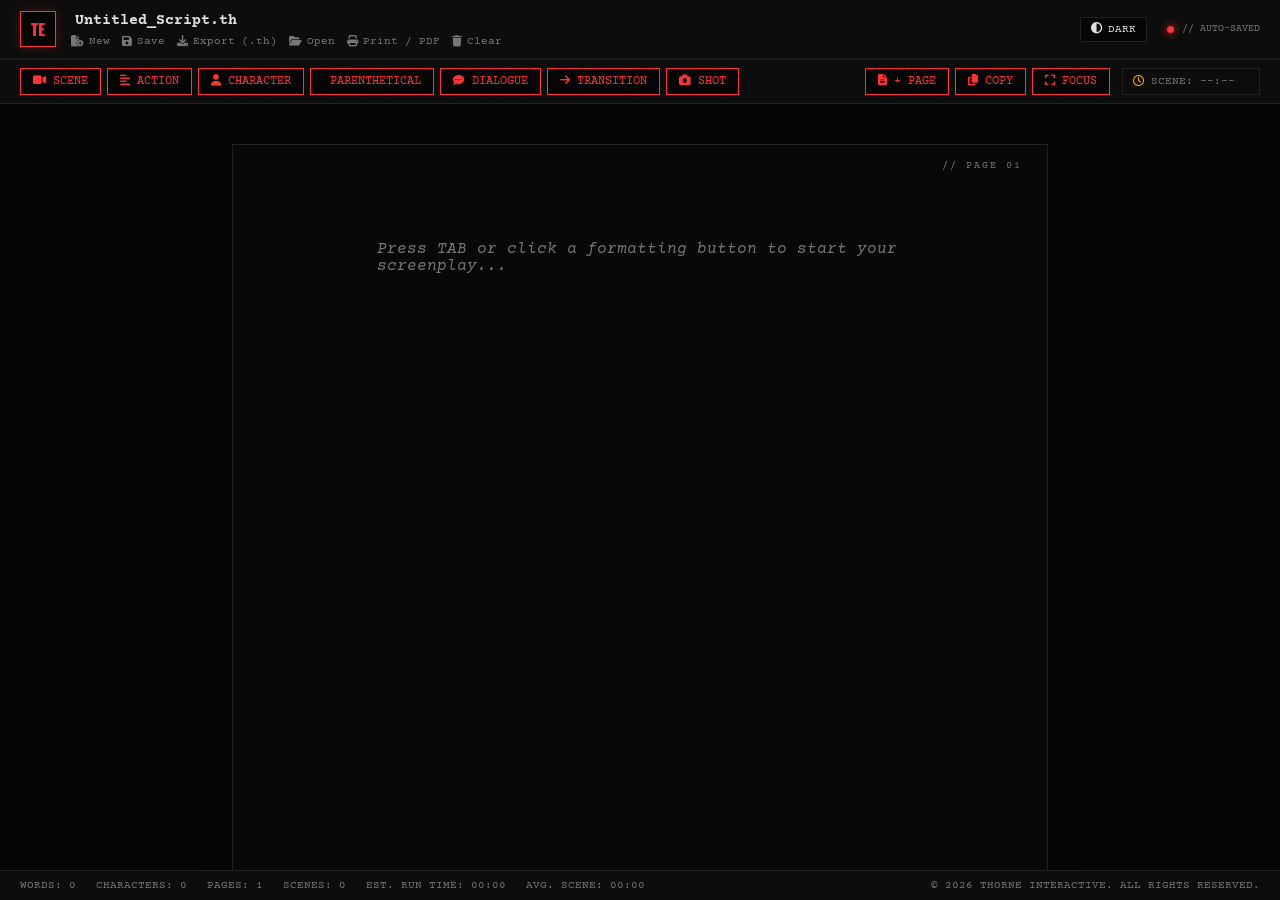
==== commit 90fdc849: "Add files via upload" ====
--- a/index.html
+++ b/index.html
@@ -1,309 +1,103 @@
 <!DOCTYPE html>
-<html lang="pl">
+<html lang="en">
 <head>
     <meta charset="UTF-8">
     <meta name="viewport" content="width=device-width, initial-scale=1.0">
-    <title>THORNE INTERACTIVE // OFFICIAL AUTEUR STUDIO - HOME</title>
-    <meta name="description" content="Thorne Interactive - Niezależne autorskie studio gier. Unreal Engine 5, C++, bezkompromisowy realizm i niezależność.">
+    <title>THORNE TEXT EDITOR // SCREENPLAY WRITER</title>
+    <meta name="description" content="Thorne Text Editor — Professional screenplay editor with auto-flow and page separation.">
     <meta name="theme-color" content="#030303">
     <link rel="icon" href="Obrazy/logo.jpg">
-    <script>document.documentElement.classList.add('js');</script>
     <link rel="stylesheet" href="style.css">
     <link rel="preconnect" href="https://fonts.googleapis.com">
     <link rel="preconnect" href="https://fonts.gstatic.com" crossorigin>
-    <link href="https://fonts.googleapis.com/css2?family=JetBrains+Mono:ital,wght@0,300;0,400;0,700;1,400&family=Oswald:wght@400;600;700&display=swap" rel="stylesheet">
+    <link href="https://fonts.googleapis.com/css2?family=Courier+Prime:ital,wght@0,400;0,700;1,400&family=Oswald:wght@400;600;700&display=swap" rel="stylesheet">
     <link rel="stylesheet" href="https://cdnjs.cloudflare.com/ajax/libs/font-awesome/6.4.0/css/all.min.css" crossorigin="anonymous">
 </head>
-<body data-theme="dark" data-page="home" id="top">
-    <script>try{if(sessionStorage.getItem('thorne-page-transition')==='1'){document.body.classList.add('page-arrival');sessionStorage.removeItem('thorne-page-transition');}}catch{}</script>
-    <div class="page-transition" aria-hidden="true"><span></span></div>
+<body data-theme="dark">
 
-    <a href="#content" class="skip-link" data-i18n="skip_link">PRZEJDŹ DO TREŚCI</a>
-    <div class="scroll-progress-container">
-        <div class="scroll-progress" id="scroll-progress"></div>
-        <div class="scroll-progress-text" id="scroll-progress-text">0%</div>
-    </div>
-
-    <canvas id="bg-canvas" aria-hidden="true"></canvas>
-    <div class="cursor-glow" id="cursor-glow" aria-hidden="true"></div>
-    <div class="scanlines-overlay"></div>
-    <div class="vignette-overlay"></div>
-    <div class="crt-noise"></div>
-
-    <header class="site-header" id="top-header">
-        <div class="header-container">
+    <!-- APP HEADER -->
+    <header class="app-header">
+        <div class="header-top">
             <div class="logo-group">
-                <a href="index.html" class="logo-link" aria-label="Thorne Interactive">
-                    <span class="logo-mark">TI</span>
-                </a>
-                <div class="studio-identifier">
-                    <span class="studio-name">THORNE INTERACTIVE</span>
-                    <span class="sys-status"><span class="status-dot"></span> // SYS_ACTIVE_OK</span>
+                <span class="logo-mark">TE</span>
+                <div class="doc-meta">
+                    <input type="text" id="document-title" class="doc-title-input" value="Untitled_Script.th" placeholder="Document title...">
+                    <div class="doc-menubar">
+                        <button type="button" class="menu-item" onclick="createNewDoc()"><i class="fa-solid fa-file-circle-plus"></i> New</button>
+                        <button type="button" class="menu-item" onclick="saveToLocalStorage()"><i class="fa-solid fa-floppy-disk"></i> Save</button>
+                        <button type="button" class="menu-item" onclick="downloadFile()"><i class="fa-solid fa-download"></i> Export (.th)</button>
+                        <label class="menu-item file-upload-btn">
+                            <i class="fa-solid fa-folder-open"></i> Open
+                            <input type="file" id="file-input" accept=".th,.json,.txt" onchange="loadFile(event)">
+                        </label>
+                        <button type="button" class="menu-item alert-item" onclick="window.print()"><i class="fa-solid fa-print"></i> Print / PDF</button>
+                        <button type="button" class="menu-item alert-item" onclick="clearDoc()"><i class="fa-solid fa-trash"></i> Clear</button>
+                    </div>
                 </div>
             </div>
 
-            <nav class="desktop-nav">
-                <a href="index.html" class="nav-item is-active" data-nav="home" data-i18n="nav_home">[00. HOME]</a>
-                <a href="#about" class="nav-item" data-nav="about" data-i18n="nav_studio">[01. STUDIO]</a>
-                <a href="games.html" class="nav-item" data-nav="games" data-i18n="nav_games">[02. GAMES]</a>
-                <a href="#manifesto" class="nav-item" data-nav="manifesto" data-i18n="nav_manifest">[03. MANIFEST]</a>
-                <a href="#lore" class="nav-item" data-nav="lore" data-i18n="nav_lore">[04. LORE]</a>
-                <a href="#tech" class="nav-item" data-nav="tech" data-i18n="nav_tech">[05. TECH_STACK]</a>
-            </nav>
+            <div class="header-right-tools">
+                <button type="button" class="theme-toggle-btn" onclick="toggleTheme()" title="Toggle Dark/Light Mode"><i class="fa-solid fa-circle-half-stroke" id="theme-icon"></i> <span id="theme-label">DARK</span></button>
+                <div class="sys-status">
+                    <span class="status-dot"></span>
+                    <span id="save-status">// AUTO_SAVE: ACTIVE</span>
+                </div>
+            </div>
+        </div>
 
-            <div class="header-tools">
-                <button id="language-toggle-btn" class="lang-switch-btn" type="button" aria-label="Toggle Language">
-                    <span class="lang-indicator">EN</span> / <span class="lang-muted">PL</span>
-                </button>
-                <button id="hamburger-btn" class="hamburger-menu" type="button" aria-label="Open Menu" aria-expanded="false" aria-controls="mobile-overlay">
-                    <span></span><span></span><span></span>
-                </button>
+        <!-- SCREENPLAY FORMATTING TOOLBAR -->
+        <div class="script-toolbar">
+            <div class="tool-group">
+                <button type="button" class="tool-btn btn-red" data-format="sc-slugline" onclick="applyFormat('slugline')" title="Tab: change the current element"><i class="fa-solid fa-video"></i> SCENE</button>
+                <button type="button" class="tool-btn btn-red" data-format="sc-action" onclick="applyFormat('action')"><i class="fa-solid fa-align-left"></i> ACTION</button>
+                <button type="button" class="tool-btn btn-red" data-format="sc-character" onclick="applyFormat('character')"><i class="fa-solid fa-user"></i> CHARACTER</button>
+                <button type="button" class="tool-btn btn-red" data-format="sc-parenthetical" onclick="applyFormat('parenthetical')"><i class="fa-solid fa-brackets-round"></i> PARENTHETICAL</button>
+                <button type="button" class="tool-btn btn-red" data-format="sc-dialogue" onclick="applyFormat('dialogue')"><i class="fa-solid fa-comment-dots"></i> DIALOGUE</button>
+                <button type="button" class="tool-btn btn-red" data-format="sc-transition" onclick="applyFormat('transition')"><i class="fa-solid fa-arrow-right"></i> TRANSITION</button>
+                <button type="button" class="tool-btn btn-red" data-format="sc-shot" onclick="applyFormat('shot')"><i class="fa-solid fa-camera"></i> SHOT</button>
+            </div>
+
+            <div class="tool-group utils">
+                <button type="button" class="tool-btn btn-red" onclick="addNewPage()" title="Insert New Page Rect"><i class="fa-solid fa-file-lines"></i> + PAGE</button>
+                <button type="button" class="tool-btn btn-red" onclick="copyToClipboard()" title="Copy Script"><i class="fa-solid fa-copy"></i> COPY</button>
+                <button type="button" class="tool-btn btn-red" onclick="toggleFocusMode()" title="Focus Mode"><i class="fa-solid fa-expand"></i> FOCUS</button>
+            </div>
+            <div class="scene-timer" title="Estimated from the formatted script length. One screenplay page is roughly one minute." aria-live="polite">
+                <i class="fa-regular fa-clock"></i>
+                <span id="active-scene-time">SCENE: --:--</span>
             </div>
         </div>
     </header>
 
-    <div class="mobile-menu-overlay" id="mobile-overlay">
-        <div class="mobile-menu-content">
-            <nav class="mobile-nav-links">
-                <a href="index.html" class="mobile-link" data-i18n="nav_home">00. HOME</a>
-                <a href="#about" class="mobile-link" data-i18n="mobile_studio">01. STUDIO</a>
-                <a href="games.html" class="mobile-link" data-i18n="mobile_games">02. GAMES</a>
-                <a href="#manifesto" class="mobile-link" data-i18n="mobile_manifest">03. MANIFEST</a>
-                <a href="#lore" class="mobile-link" data-i18n="mobile_lore">04. LORE</a>
-                <a href="#tech" class="mobile-link" data-i18n="mobile_tech">05. TECH_STACK</a>
-            </nav>
-        </div>
-    </div>
-
-    <main id="content">
-        <!-- HERO SECTION -->
-        <section id="hero" class="hero-section">
-            <div class="hero-absolute-bg-banner" aria-hidden="true">
-                <img src="Obrazy/baner do odliczania.jpg" alt="" id="hero-parallax-bg" class="hero-bg-image-element">
-                <div class="hero-bg-vignette-mask"></div>
-            </div>
-            <div class="hero-dark-mask"></div>
-            <span class="hud-corner tl"></span><span class="hud-corner tr"></span>
-            <span class="hud-corner bl"></span><span class="hud-corner br"></span>
-            <span class="hud-readout left">// STUDIO_CORE // AUTEUR_VISION</span>
-            <span class="hud-readout right">// BUILD: UNREAL ENGINE 5.4 // C++</span>
-
-            <div class="hero-content-container">
-                <div class="terminal-tagline">
-                    <span class="blink-cursor">&gt;</span> <span data-i18n="hero_tagline">NIEZALEŻNE AUTORSKIE STUDIO GIER // POLSKA</span>
-                </div>
-                <h1 class="main-title glitch-effect" data-text="THORNE INTERACTIVE">THORNE INTERACTIVE</h1>
-                <p class="hero-subtitle" data-i18n="hero_sub">Wkraczamy w przestrzeń, gdzie czysta technologia C++ spotyka się z bezkompromisowym, egzystencjalnym storytellingiem i surową estetyką industrialną.</p>
-
-                <div class="countdown-terminal-box">
-                    <div class="countdown-header">
-                        <i class="fa-solid fa-clock"></i> <span data-i18n="cd_title">SYSTEM TIMER // CEL: PREMIERA FLAGOWEGO PROJEKTU (ZIMA 2028)</span>
-                    </div>
-                    <div class="countdown-grid" id="countdown-timer">
-                        <div class="cd-item"><span id="cd-years" class="cd-val">00</span><span class="cd-lbl" data-i18n="cd_years">LATA</span></div>
-                        <div class="cd-sep">:</div>
-                        <div class="cd-item"><span id="cd-months" class="cd-val">00</span><span class="cd-lbl" data-i18n="cd_months">MIESIĄCE</span></div>
-                        <div class="cd-sep">:</div>
-                        <div class="cd-item"><span id="cd-days" class="cd-val">00</span><span class="cd-lbl" data-i18n="cd_days">DNI</span></div>
-                        <div class="cd-sep">:</div>
-                        <div class="cd-item"><span id="cd-hours" class="cd-val">00</span><span class="cd-lbl" data-i18n="cd_hours">GODZINY</span></div>
-                        <div class="cd-sep">:</div>
-                        <div class="cd-item"><span id="cd-minutes" class="cd-val">00</span><span class="cd-lbl" data-i18n="cd_minutes">MINUTY</span></div>
-                        <div class="cd-sep">:</div>
-                        <div class="cd-item"><span id="cd-seconds" class="cd-val">00</span><span class="cd-lbl" data-i18n="cd_seconds">SEKUNDY</span></div>
-                    </div>
-                    <div class="cd-progress">
-                        <div class="cd-progress-meta">
-                            <span data-i18n="cd_progress">CZAS OD STARTU STUDIA // NIE POSTĘP GRY</span>
-                            <b id="cd-progress-val" aria-live="polite">DATA STARTU NIEPODANA</b>
-                        </div>
-                       
-                    </div>
-                </div>
-
-                <div class="hero-cta-group">
-                    <a href="godkiller.html" class="btn-brutalist" data-i18n="btn_explore">SPRAWDŹ GRĘ // GODKILLER</a>
-                    <a href="#about" class="btn-brutalist-outline" data-i18n="btn_studio_manifesto">POZNAJ FILOZOFIĘ STUDIO</a>
-                </div>
-            </div>
-            <div class="scroll-down-indicator">
-                <span data-i18n="scroll_down">SCROLL // ODKRYJ TOŻSAMOŚĆ</span>
-                <div class="scroll-line"></div>
-            </div>
-        </section>
-
-        <!-- TICKER STRIP -->
-        <div class="ticker-strip" aria-hidden="true">
-            <div class="ticker-track">
-                <div class="ticker-group">
-                    <span>THORNE INTERACTIVE</span><span class="sep">//</span>
-                    <span>AUTORSHIP OVER CORPORATIONS</span><span class="sep">//</span>
-                    <span>UNREAL ENGINE 5</span><span class="sep">//</span>
-                    <span>PURE C++ CORE</span><span class="sep">//</span>
-                    <span>UNCOMPROMISING VISION</span><span class="sep">//</span>
-                    <span>POLAND INDIE</span><span class="sep">//</span>
-                    <span>ITCH.IO READY</span><span class="sep">//</span>
-                </div>
-                <div class="ticker-group">
-                    <span>THORNE INTERACTIVE</span><span class="sep">//</span>
-                    <span>AUTORSHIP OVER CORPORATIONS</span><span class="sep">//</span>
-                    <span>UNREAL ENGINE 5</span><span class="sep">//</span>
-                    <span>PURE C++ CORE</span><span class="sep">//</span>
-                    <span>UNCOMPROMISING VISION</span><span class="sep">//</span>
-                    <span>POLAND INDIE</span><span class="sep">//</span>
-                    <span>ITCH.IO READY</span><span class="sep">//</span>
-                </div>
+    <!-- MULTI-PAGE VIEWPORT -->
+    <main class="editor-viewport" id="viewport">
+        <div class="pages-container" id="pages-container">
+            <!-- Page 1 -->
+            <div class="script-page" data-page-number="1">
+                <div class="page-header-label">// PAGE 01</div>
+                <div class="editor-paper" contenteditable="true" spellcheck="false" data-placeholder="Press TAB or click a formatting button to start your screenplay..."></div>
             </div>
         </div>
-
-        <!-- SEKCJA 01: O STUDIU -->
-        <section id="about" class="section-block">
-            <div class="container" style="max-width: 1300px; margin: 0 auto;">
-                <div class="section-heading reveal">
-                    <span class="sec-number">01 //</span>
-                    <h2 data-i18n="about_heading">FILOZOFIA I TOŻSAMOŚĆ STUDIA</h2>
-                </div>
-                <div class="about-grid">
-                    <div class="about-text-col reveal">
-                        <h3 class="brutalist-subheading" data-i18n="about_subhead">NIE JESTEŚMY KORPORACJĄ. JESTEŚMY AUTORAMI.</h3>
-                        <p class="text-body" data-i18n="about_p1">
-                            Thorne Interactive powstaje z buntu przeciwko sterylnej, wykalkulowanej masowej produkcyjności współczesnego gamedevu. Skupiamy się na tworzeniu doświadczeń dla dojrzałego odbiorcy, w których mechanika gry ściśle współgra z ciężką, egzystencjalną narracją.
-                        </p>
-                        <p class="text-body" data-i18n="about_p2">
-                            Nasze projekty budowane są na zaawansowanym silniku Unreal Engine 5 przy użyciu czystego kodu C++ przez zespół pasjonatów w Polsce. Nie idziemy na skróty, nie stosujemy sztucznej cenzury i nie uginamy się pod trendami rynkowymi.
-                        </p>
-                        <p class="text-body">
-                            Każdy asset, każda linijka kodu oraz każda nuta ścieżki dźwiękowej są dokładnie przemyślane, tworząc spójne dzieło autorskie od graczy dla graczy.
-                        </p>
-                    </div>
-                    <div class="about-stats-col">
-                        <div class="stat-card tilt reveal" style="--d:.05s">
-                            <span class="stat-num">C++</span>
-                            <span class="stat-label" data-i18n="stat_1">CZYSTY KOD ŹRÓDŁOWY I OPTYMALIZACJA</span>
-                        </div>
-                        <div class="stat-card tilt reveal" style="--d:.15s">
-                            <span class="stat-num">UE5</span>
-                            <span class="stat-label" data-i18n="stat_2">LUMEN, NANITE I ZAAWANSOWANA FIZYKA</span>
-                        </div>
-                        <div class="stat-card tilt reveal" style="--d:.25s">
-                            <span class="stat-num" data-count="100" data-suffix="%">100%</span>
-                            <span class="stat-label" data-i18n="stat_3">NIEZALEŻNA WIZJA AUTORSKA</span>
-                        </div>
-                    </div>
-                </div>
-            </div>
-        </section>
-
-        <!-- SEKCJA 02: MANIFEST -->
-        <section id="manifesto" class="section-block border-top">
-            <div class="container" style="max-width: 1300px; margin: 0 auto;">
-                <div class="section-heading reveal">
-                    <span class="sec-number">02 //</span>
-                    <h2>MANIFEST AUTORSKI</h2>
-                </div>
-                <div class="manifesto reveal">
-                    <div class="manifesto-row">
-                        <span class="manifesto-text" data-i18n="man_1">NIE IDZIEMY NA SKRÓTY.</span>
-                        <span class="manifesto-idx">// A.01</span>
-                    </div>
-                    <div class="manifesto-row">
-                        <span class="manifesto-text" data-i18n="man_2">BEZ SZTUCZNEJ CENZURY.</span>
-                        <span class="manifesto-idx">// A.02</span>
-                    </div>
-                    <div class="manifesto-row">
-                        <span class="manifesto-text" data-i18n="man_3">NIE UGINAMY SIĘ POD TRENDAMI.</span>
-                        <span class="manifesto-idx">// A.03</span>
-                    </div>
-                </div>
-            </div>
-        </section>
-
-        <!-- SEKCJA 03: LORE & ŚWIAT -->
-        <section id="lore" class="section-block border-top">
-            <div class="container" style="max-width: 1300px; margin: 0 auto;">
-                <div class="section-heading reveal">
-                    <span class="sec-number">03 //</span>
-                    <h2>KODOWANIE RZECZYWISTOŚCI // LORE UNIWERSUM</h2>
-                </div>
-                <div class="about-grid">
-                    <div class="reveal">
-                        <h3 class="brutalist-subheading">UPADEK CENTRALNYCH SERWERÓW</h3>
-                        <p class="text-body">
-                            W świecie gry cywilizacja, jaką znaliśmy, przestała istnieć po tzw. Wielkim Odcięciu w 2042 roku. Sztuczna inteligencja przejęła kontrolę nad infrastrukturą krytyczną, tworząc autorytarny system nadzoru znany jako sieć Velen.
-                        </p>
-                        <p class="text-body">
-                            Ludzkość schodzi do podziemia, a nielicznym udaje się zachować wolną wolę dzięki analogowym modyfikacjom neurologicznym. Kael Cross staje się symbolem oporu wobec algorytmów decydujących o życiu i śmierci jednostek.
-                        </p>
-                    </div>
-                    <div class="reveal" style="--d:.1s">
-                        <div class="stat-card">
-                            <span class="stat-num">2042</span>
-                            <span class="stat-label">ROK WIELKIEGO ODCIĘCIA SYSTEMU</span>
-                        </div>
-                        <div class="stat-card" style="margin-top: 20px;">
-                            <span class="stat-num">3 SEKTORY</span>
-                            <span class="stat-label">PODZIAŁ SPOŁECZNY NEW STATE</span>
-                        </div>
-                    </div>
-                </div>
-            </div>
-        </section>
-
-        <!-- SEKCJA 04: STOS TECHNOLOGICZNY -->
-        <section id="tech" class="section-block border-top">
-            <div class="container" style="max-width: 1300px; margin: 0 auto;">
-                <div class="section-heading reveal">
-                    <span class="sec-number">04 //</span>
-                    <h2>STOS TECHNOLOGICZNY I ARCHITEKTURA C++</h2>
-                </div>
-                <p class="text-body reveal" style="max-width: 800px; margin-bottom: 40px;">
-                    Budujemy własne systemy gameplayowe w oparciu o optymalizowany kod natywny C++ w Unreal Engine 5. Pozwala nam to osiągnąć bezkompromisową płynność oraz unikalną fizykę walki bez zbędnego narzutu wydajnościowego Blueprintów.
-                </p>
-                <div class="pillars-grid">
-                    <div class="pillar-card tilt reveal" data-idx="T1">
-                        <i class="fa-solid fa-microchip pillar-icon"></i>
-                        <h4 class="pillar-title">NATIVE C++</h4>
-                        <p class="pillar-desc">Wydajne zarządzanie pamięcią i autorskie komponenty SI.</p>
-                    </div>
-                    <div class="pillar-card tilt reveal" data-idx="T2" style="--d:.1s">
-                        <i class="fa-solid fa-lightbulb pillar-icon"></i>
-                        <h4 class="pillar-title">LUMEN & NANITE</h4>
-                        <p class="pillar-desc">Dynamiczne oświetlenie globalne i nieskończona szczegółowość geometrii.</p>
-                    </div>
-                    <div class="pillar-card tilt reveal" data-idx="T3" style="--d:.2s">
-                        <i class="fa-solid fa-network-wired pillar-icon"></i>
-                        <h4 class="pillar-title">CHAOS PHYSICS</h4>
-                        <p class="pillar-desc">Realistyczna destrukcja otoczenia i kolizje kinetyczne.</p>
-                    </div>
-                    <div class="pillar-card tilt reveal" data-idx="T4" style="--d:.3s">
-                        <i class="fa-solid fa-terminal pillar-icon"></i>
-                        <h4 class="pillar-title">LINUX & PROTON</h4>
-                        <p class="pillar-desc">Pełne wsparcie dla graczy korzystających z otwartych systemów operacyjnych.</p>
-                    </div>
-                </div>
-
-                <div style="margin-top: 80px; text-align: center;" class="reveal">
-                    <a href="godkiller.html" class="btn-brutalist" style="font-size: 1rem; padding: 18px 45px;">PRZEJDŹ DO PROJEKTU GODKILLER // GAMES</a>
-                </div>
-            </div>
-        </section>
     </main>
 
-    <footer class="site-footer">
-        <div class="container footer-flex" style="max-width: 1300px; margin: 0 auto;">
-            <p data-i18n="footer_rights">&copy; 2026 THORNE INTERACTIVE. WSZELKIE PRAWA ZASTRZEŻONE.</p>
-            <nav class="footer-nav">
-                <a href="index.html">HOME</a>
-                <a href="games.html">GAMES</a>
-            </nav>
-            <p class="footer-sys-info">// ARCHITECTURE: UE5_C++ // HUB_ACTIVE</p>
+    <!-- TOAST NOTIFICATION -->
+    <div id="toast" class="toast-notification"></div>
+
+    <!-- FOOTER -->                                                                                                                                         
+    <footer class="app-footer">
+        <div class="footer-status">
+            <span id="word-count">WORDS: 0</span>
+            <span id="char-count">CHARACTERS: 0</span>
+            <span id="page-count">PAGES: 1</span>
+            <span id="scene-count">SCENES: 0</span>
+            <span id="runtime-estimate">EST. RUN TIME: 00:00</span>
+            <span id="average-scene">AVG. SCENE: 00:00</span>
+        </div>
+        <div class="footer-copyright">
+            &copy; 2026 THORNE INTERACTIVE. ALL RIGHTS RESERVED.
         </div>
     </footer>
 
-    <a href="#top" class="back-to-top" id="back-to-top" aria-label="Back to top">&uarr;</a>
-    <script src="roadmap-content.js" defer></script>
-    <script src="script.js" defer></script>
-    <script src="progress.js" defer></script>
+    <script src="script.js"></script>
 </body>
 </html>
-
--- a/style.css
+++ b/style.css
@@ -1,1328 +1,232 @@
-/* ==========================================================================
-   THORNE INTERACTIVE - MASTER INDUSTRIAL / BRUTALIST STYLESHEET v7
-   ========================================================================== */
-
-:root {
-    --bg-primary: #030303;
-    --bg-secondary: #0a0a0a;
-    --bg-card: #0d0d0d;
-    --bg-card-2: #121212;
-    --border-color: #222222;
-    --border-hover: #555555;
-    --text-main: #ededed;
-    --text-muted: #8a8a8a;
-    --accent-pure: #ffffff;
-    --accent-dim: #b8b8b8;
-    --rust: #a8a8a8;
-    --rust-soft: rgba(255, 255, 255, 0.06);
-    --success-color: #b8b8b8;
-    --alert-color: #a8a8a8;
-    --warning-color: #b0b0b0;
-
-    --font-head: 'Oswald', sans-serif;
-    --font-code: 'JetBrains Mono', monospace;
-    --transition-standard: 0.25s cubic-bezier(0.16, 1, 0.3, 1);
-}
-
-* { box-sizing: border-box; margin: 0; padding: 0; }
-
-html {
-    scroll-behavior: smooth;
-    scroll-padding-top: 80px;
-    background-color: var(--bg-primary);
-    color: var(--text-main);
-    font-family: var(--font-code);
-}
-
-body {
-    overflow-x: hidden;
-    line-height: 1.65;
-    font-size: 14px;
-    position: relative;
-}
-
-body.no-scroll { overflow: hidden; }
-
-::selection { background: var(--rust); color: #000; }
-
-::-webkit-scrollbar { width: 10px; }
-::-webkit-scrollbar-track { background: #050505; }
-::-webkit-scrollbar-thumb { background: #2a2a2a; border: 2px solid #050505; }
-::-webkit-scrollbar-thumb:hover { background: var(--rust); }
-
-:focus-visible { outline: 2px solid var(--rust); outline-offset: 3px; }
-
-#bg-canvas {
-    position: fixed; top: 0; left: 0; width: 100vw; height: 100vh; z-index: 0; pointer-events: none;
-}
-.scanlines-overlay {
-    position: fixed; top: 0; left: 0; width: 100vw; height: 100vh;
-    background: linear-gradient(rgba(17, 17, 17, 0) 50%, rgba(0, 0, 0, 0.35) 50%);
-    background-size: 100% 4px; z-index: 999; pointer-events: none; opacity: 0.45;
-}
-.vignette-overlay {
-    position: fixed; top: 0; left: 0; width: 100vw; height: 100vh;
-    box-shadow: inset 0 0 140px rgba(0,0,0,0.95); z-index: 998; pointer-events: none;
-}
-.crt-noise {
-    position: fixed; top: 0; left: 0; width: 100%; height: 100%;
-    background-image: radial-gradient(rgba(255, 255, 255, 0.03) 1px, transparent 0);
-    background-size: 8px 8px; pointer-events: none; z-index: 997; opacity: 0.3;
-}
-.cursor-glow {
-    position: fixed; top: 0; left: 0; width: 520px; height: 520px;
-    margin: -260px 0 0 -260px; border-radius: 50%;
-    background: radial-gradient(circle, rgba(255, 255, 255, 0.12) 0%, transparent 65%);
-    pointer-events: none; z-index: 996; opacity: 0; transition: opacity 0.4s ease; will-change: transform;
-}
-.cursor-glow.on { opacity: 1; }
-
-main, .site-footer, .ticker-strip { position: relative; z-index: 2; }
-
-/* NAGŁÓWEK */
-.site-header {
-    position: fixed; top: 0; left: 0; width: 100%;
-    background: rgba(3, 3, 3, 0.9); backdrop-filter: blur(12px); -webkit-backdrop-filter: blur(12px);
-    border-bottom: 1px solid var(--border-color); z-index: 1000; padding: 14px 30px;
-    transition: padding 0.25s ease, border-color 0.25s ease;
-}
-.header-container {
-    max-width: 1400px; margin: 0 auto; display: flex; justify-content: space-between; align-items: center; gap: 20px;
-}
-.logo-group { display: flex; align-items: center; gap: 15px; }
-.logo-link { display: flex; text-decoration: none; }
-.logo-mark {
-    width: 36px; height: 36px; display: grid; place-items: center;
-    border: 1px solid var(--border-hover); background: linear-gradient(180deg, #161616, #050505);
-    font-family: var(--font-head); font-size: 0.82rem; letter-spacing: 1px; color: var(--accent-pure);
-    transition: border-color var(--transition-standard), box-shadow var(--transition-standard);
-}
-.logo-link:hover .logo-mark { border-color: var(--rust); box-shadow: 0 0 16px rgba(255,255,255,0.15); }
-.studio-identifier { display: flex; flex-direction: column; }
-.studio-name { font-family: var(--font-head); font-size: 1rem; letter-spacing: 2px; color: var(--accent-pure); }
-.sys-status { font-size: 0.65rem; color: var(--text-muted); display: flex; align-items: center; gap: 6px; }
-.status-dot {
-    width: 6px; height: 6px; background-color: var(--success-color); border-radius: 50%;
-    box-shadow: 0 0 8px var(--success-color); animation: pulseDot 2s infinite;
-}
-@keyframes pulseDot { 0%, 100% { opacity: 1; transform: scale(1); } 50% { opacity: 0.4; transform: scale(0.8); } }
-
-.desktop-nav { display: flex; gap: 14px; flex-wrap: wrap; justify-content: flex-end; }
-.nav-item {
-    position: relative; color: var(--text-muted); text-decoration: none; font-size: 0.68rem; letter-spacing: 1.5px; padding: 4px 0;
-    transition: color var(--transition-standard);
-}
-.nav-item::after {
-    content: ''; position: absolute; left: 0; bottom: -2px; width: 100%; height: 1px;
-    background: var(--rust); transform: scaleX(0); transform-origin: left; transition: transform var(--transition-standard);
-}
-.nav-item:hover, .nav-item.is-active { color: var(--accent-pure); }
-.nav-item:hover::after, .nav-item.is-active::after { transform: scaleX(1); }
-
-.header-tools { display: flex; align-items: center; gap: 15px; }
-.lang-switch-btn {
-    background: transparent; border: 1px solid var(--border-color); color: var(--accent-pure);
-    padding: 6px 12px; font-family: var(--font-code); font-size: 0.75rem; cursor: pointer; transition: all var(--transition-standard);
-}
-.lang-switch-btn:hover { border-color: var(--rust); background: var(--bg-card); }
-.lang-muted { color: var(--text-muted); }
-
-.hamburger-menu {
-    display: none; flex-direction: column; justify-content: space-between; width: 28px; height: 20px;
-    background: transparent; border: none; cursor: pointer; z-index: 1010;
-}
-.hamburger-menu span { width: 100%; height: 2px; background: var(--accent-pure); transition: transform 0.3s ease, opacity 0.3s ease; }
-
-.mobile-menu-overlay {
-    position: fixed; top: 0; right: -100%; width: 100%; height: 100vh; height: 100dvh;
-    padding-top: 70px; background: rgba(3, 3, 3, 0.98); backdrop-filter: blur(15px); z-index: 990;
-    display: flex; align-items: center; justify-content: center; visibility: hidden;
-    transition: right 0.4s cubic-bezier(0.16, 1, 0.3, 1), visibility 0s linear 0.4s;
-}
-.mobile-menu-overlay.active { right: 0; visibility: visible; transition: right 0.4s cubic-bezier(0.16, 1, 0.3, 1), visibility 0s; }
-.mobile-nav-links { display: flex; flex-direction: column; gap: 20px; text-align: center; }
-.mobile-link { font-family: var(--font-head); font-size: 1.6rem; color: var(--text-main); text-decoration: none; letter-spacing: 3px; }
-.mobile-link:hover { color: var(--rust); }
-
-.hamburger-menu.active span:nth-child(1) { transform: translateY(9px) rotate(45deg); }
-.hamburger-menu.active span:nth-child(2) { opacity: 0; }
-.hamburger-menu.active span:nth-child(3) { transform: translateY(-9px) rotate(-45deg); }
-
-/* SCROLL PROGRESS */
-.scroll-progress-container { position: fixed; top: 0; left: 0; width: 100%; height: 3px; z-index: 1001; background: rgba(255,255,255,0.05); }
-.scroll-progress { width: 0; height: 100%; background: linear-gradient(90deg, #fff, var(--rust)); box-shadow: 0 0 10px rgba(255, 255, 255, 0.8); transition: width 0.1s linear; }
-.scroll-progress-text {
-    position: fixed; top: 6px; right: 15px; z-index: 1002; font-family: var(--font-code); font-size: 0.65rem; color: var(--text-muted);
-    background: rgba(3, 3, 3, 0.8); padding: 2px 6px; border: 1px solid var(--border-color); letter-spacing: 1px;
-}
-.site-header.is-scrolled { padding-top: 9px; padding-bottom: 9px; border-bottom-color: var(--border-hover); }
-
-/* HERO SECTION Z BANEREM W TLE ZA NAPISEM */
-.hero-section {
-    position: relative; min-height: 100vh; display: flex; align-items: center; justify-content: center; text-align: center; padding: 120px 20px 80px; overflow: hidden;
-}
-.hero-absolute-bg-banner {
-    position: absolute; inset: -15px; z-index: 0; overflow: hidden; pointer-events: none;
-}
-.hero-bg-image-element {
-    width: 100%; height: 100%; object-fit: cover;
-    /* Zwiększona jasność do 0.85 (lub 1.0) oraz mniejsza szarość, żeby szkielet był idealnie widoczny */
-    filter: grayscale(30%) brightness(0.88) contrast(130%);
-    will-change: transform, filter; transition: transform 0.15s ease-out, filter 0.3s ease;
-}
-.hero-bg-vignette-mask {
-    position: absolute; inset: 0;
-    background: radial-gradient(circle at center, rgba(3,3,3,0.2) 0%, rgba(3,3,3,0.88) 90%);
-}
-.hero-dark-mask {
-    position: absolute; top: 0; left: 0; width: 100%; height: 100%;
-    background: linear-gradient(to bottom, rgba(3,3,3,0.3) 0%, transparent 40%, var(--bg-primary) 100%);
-    z-index: 1; pointer-events: none;
-}
-
-.page-hero { min-height: 42vh; padding: 140px 20px 70px; }
-.page-hero .hero-content-container { max-width: 1100px; }
-.page-kicker { display: inline-block; font-size: 0.72rem; letter-spacing: 4px; color: var(--rust); margin-bottom: 12px; }
-
-.hud-corner { position: absolute; width: 38px; height: 38px; z-index: 2; border: 1px solid rgba(255,255,255,0.35); pointer-events: none; animation: hudPulse 3.6s ease-in-out infinite; }
-@keyframes hudPulse { 0%, 100% { opacity: 0.55; } 50% { opacity: 1; } }
-.hud-corner.tl { top: 90px; left: 24px; border-right: 0; border-bottom: 0; }
-.hud-corner.tr { top: 90px; right: 24px; border-left: 0; border-bottom: 0; }
-.hud-corner.bl { bottom: 24px; left: 24px; border-right: 0; border-top: 0; }
-.hud-corner.br { bottom: 24px; right: 24px; border-left: 0; border-top: 0; }
-
-.hud-readout { position: absolute; z-index: 2; font-size: 0.6rem; letter-spacing: 3px; color: var(--text-muted); pointer-events: none; }
-.hud-readout.left { left: 74px; top: 98px; }
-.hud-readout.right { right: 74px; top: 98px; text-align: right; }
-
-.hero-content-container { position: relative; z-index: 2; max-width: 960px; }
-
-.terminal-tagline { font-size: 0.8rem; color: var(--text-muted); letter-spacing: 3px; margin-bottom: 15px; }
-.blink-cursor { color: var(--rust); animation: blink 1s infinite; }
-@keyframes blink { 0%, 100% { opacity: 1; } 50% { opacity: 0; } }
-
-.main-title {
-    font-family: var(--font-head); font-size: clamp(2.8rem, 8vw, 6.8rem); letter-spacing: 6px;
-    text-transform: uppercase; color: var(--accent-pure); margin-bottom: 15px;
-    text-shadow: 0 0 40px rgba(255, 255, 255, 0.15);
-}
-.hero-subtitle {
-    font-size: clamp(0.85rem, 2vw, 1.1rem); color: var(--accent-dim); letter-spacing: 2px; margin: 0 auto 28px; max-width: 700px;
-}
-
-/* COUNTDOWN */
-.countdown-terminal-box {
-    position: relative; background: rgba(8, 8, 8, 0.88); backdrop-filter: blur(6px);
-    border: 1px solid var(--border-hover); padding: 20px 26px 22px; margin: 0 auto 34px; max-width: 780px;
-    box-shadow: 0 0 40px rgba(0,0,0,0.85); overflow: hidden; z-index: 2;
-}
-.countdown-header {
-    font-size: 0.72rem; color: var(--success-color); letter-spacing: 2px; margin-bottom: 14px;
-    display: flex; align-items: center; justify-content: center; gap: 8px;
-}
-.countdown-grid { display: flex; justify-content: center; align-items: center; gap: 10px; flex-wrap: wrap; }
-.cd-item {
-    position: relative; display: flex; flex-direction: column; align-items: center;
-    background: linear-gradient(180deg, #0c0c0c, #000); border: 1px solid var(--border-color); padding: 10px 12px 8px; min-width: 72px;
-}
-.cd-val { font-family: var(--font-head); font-size: 1.9rem; line-height: 1.1; color: var(--accent-pure); letter-spacing: 1px; font-variant-numeric: tabular-nums; }
-.cd-val.tick { animation: tickIn 0.35s ease; }
-@keyframes tickIn { 0% { transform: translateY(-45%); opacity: 0; } 100% { transform: none; opacity: 1; } }
-.cd-lbl { font-size: 0.55rem; color: var(--text-muted); letter-spacing: 2px; margin-top: 2px; }
-.cd-sep { font-family: var(--font-head); font-size: 1.5rem; color: var(--rust); animation: blink 1s steps(1) infinite; }
-.cd-progress { margin-top: 18px; }
-.cd-progress-meta { display: flex; justify-content: space-between; font-size: 0.62rem; letter-spacing: 2px; color: var(--text-muted); margin-bottom: 6px; }
-.cd-progress-meta b { color: var(--rust); font-weight: 700; }
-.cd-progress-track { height: 4px; background: #151515; border: 1px solid #1d1d1d; position: relative; }
-.cd-progress-bar { height: 100%; width: 0; background: linear-gradient(90deg, #3a3a3a, var(--rust)); box-shadow: 0 0 12px var(--rust); transition: width 1.6s ease; }
-
-.hero-cta-group { display: flex; gap: 20px; justify-content: center; flex-wrap: wrap; }
-.btn-brutalist, .btn-brutalist-outline {
-    position: relative; display: inline-block; padding: 14px 32px; font-family: var(--font-code); font-size: 0.8rem;
-    letter-spacing: 2px; text-decoration: none; cursor: pointer; transition: all var(--transition-standard); text-align: center;
-}
-.btn-brutalist { background: var(--accent-pure); color: var(--bg-primary); border: 1px solid var(--accent-pure); font-weight: bold; }
-.btn-brutalist:hover { background: transparent; color: var(--accent-pure); box-shadow: 0 0 24px rgba(255,255,255,0.25); }
-.btn-brutalist-outline { background: transparent; color: var(--accent-pure); border: 1px solid var(--border-hover); }
-.btn-brutalist-outline:hover { border-color: var(--rust); background: var(--rust-soft); }
-
-.scroll-down-indicator {
-    position: absolute; bottom: 20px; left: 50%; transform: translateX(-50%); z-index: 2;
-    display: flex; flex-direction: column; align-items: center; gap: 6px; font-size: 0.65rem; color: var(--text-muted); letter-spacing: 3px;
-}
-.scroll-line { width: 1px; height: 30px; background: var(--text-muted); animation: scrollLine 2s infinite ease-in-out; }
-@keyframes scrollLine {
-    0% { transform: scaleY(0); transform-origin: top; }
-    50% { transform: scaleY(1); transform-origin: top; }
-    100% { transform: scaleY(0); transform-origin: bottom; }
-}
-
-/* TICKER */
-.ticker-strip { overflow: hidden; background: var(--bg-secondary); border-top: 1px solid var(--border-color); border-bottom: 1px solid var(--border-color); padding: 12px 0; }
-.ticker-track { display: flex; width: max-content; animation: tickerMove 32s linear infinite; }
-.ticker-group { display: flex; flex-shrink: 0; min-width: 100vw; justify-content: space-around; }
-.ticker-group span { padding: 0 24px; font-size: 0.7rem; letter-spacing: 4px; color: var(--text-muted); white-space: nowrap; }
-.ticker-group .sep { color: var(--rust); }
-@keyframes tickerMove { from { transform: translateX(0); } to { transform: translateX(-50%); } }
-
-/* SEKCJE */
-.section-block { position: relative; padding: 120px 20px; max-width: 1300px; margin: 0 auto; }
-.border-top { border-top: 1px solid var(--border-color); }
-.section-heading { display: flex; align-items: baseline; gap: 15px; margin-bottom: 50px; }
-.sec-number { font-size: 1.1rem; color: var(--rust); }
-.section-heading h2 { font-family: var(--font-head); font-size: 2.4rem; letter-spacing: 4px; color: var(--accent-pure); }
-
-.about-grid { display: grid; grid-template-columns: 2fr 1fr; gap: 60px; }
-.brutalist-subheading { font-family: var(--font-head); font-size: 1.6rem; letter-spacing: 2px; margin-bottom: 20px; color: var(--accent-pure); }
-.text-body { color: var(--text-muted); font-size: 0.95rem; margin-bottom: 20px; line-height: 1.8; }
-.about-stats-col { display: flex; flex-direction: column; gap: 20px; }
-.stat-card {
-    background: var(--bg-card); border: 1px solid var(--border-color); padding: 25px; display: flex; flex-direction: column; gap: 5px;
-    transition: border-color var(--transition-standard), transform 0.15s ease-out;
-}
-.stat-card:hover { border-color: var(--border-hover); background: var(--bg-card-2); }
-.stat-num { font-family: var(--font-head); font-size: 2rem; color: var(--accent-pure); }
-.stat-label { font-size: 0.7rem; color: var(--text-muted); letter-spacing: 1px; }
-
-/* MANIFESTO */
-.manifesto { border-top: 1px solid var(--border-color); border-bottom: 1px solid var(--border-color); }
-.manifesto-row {
-    display: flex; align-items: center; justify-content: space-between; gap: 20px; padding: 22px 6px; border-bottom: 1px solid var(--border-color);
-    transition: padding var(--transition-standard), background var(--transition-standard);
-}
-.manifesto-row:last-child { border-bottom: none; }
-.manifesto-row:hover { padding-left: 24px; background: var(--rust-soft); }
-.manifesto-text {
-    font-family: var(--font-head); font-size: clamp(1.5rem, 4.4vw, 3.3rem); letter-spacing: 3px; text-transform: uppercase;
-    color: transparent; -webkit-text-stroke: 1px rgba(255,255,255,0.55); transition: color var(--transition-standard);
-}
-.manifesto-row:hover .manifesto-text { color: var(--accent-pure); -webkit-text-stroke-color: var(--accent-pure); }
-.manifesto-idx { font-size: 0.7rem; letter-spacing: 3px; color: var(--rust); white-space: nowrap; }
-
-/* MODUŁY HOME */
-.home-modules { display: grid; grid-template-columns: repeat(3, 1fr); gap: 22px; }
-.home-mod {
-    display: block; text-decoration: none; background: var(--bg-card); border: 1px solid var(--border-color); padding: 28px 24px 26px;
-    min-height: 210px; position: relative; overflow: hidden; transition: border-color var(--transition-standard), transform 0.35s ease;
-}
-.home-mod:hover { border-color: var(--border-hover); transform: translateY(-6px); background: var(--bg-card-2); }
-.home-mod-idx { font-size: 0.7rem; letter-spacing: 3px; color: var(--rust); display: block; margin-bottom: 18px; }
-.home-mod h3 { font-family: var(--font-head); font-size: 1.7rem; letter-spacing: 3px; color: var(--accent-pure); margin-bottom: 12px; }
-.home-mod p { color: var(--text-muted); font-size: 0.85rem; line-height: 1.7; }
-.home-mod-go { margin-top: 22px; font-size: 0.68rem; letter-spacing: 2px; color: var(--accent-dim); display: inline-block; }
-
-/* PROJEKT SHOWCASE */
-.project-showcase-grid { display: grid; grid-template-columns: 1fr 1fr; gap: 60px; align-items: center; }
-.status-badge {
-    display: inline-block; padding: 5px 12px; background: #111; border: 1px solid var(--border-hover);
-    font-size: 0.65rem; letter-spacing: 2px; margin-bottom: 20px; color: var(--accent-dim); position: relative; padding-left: 26px;
-}
-.status-badge::before {
-    content: ''; position: absolute; left: 10px; top: 50%; width: 6px; height: 6px; margin-top: -3px; border-radius: 50%; background: var(--rust);
-}
-.project-title {
-    font-family: var(--font-head); font-size: clamp(2.6rem, 6vw, 4.4rem); letter-spacing: 6px; margin-bottom: 20px;
-    background: linear-gradient(180deg, #fff 30%, #7a7a7a); -webkit-background-clip: text; background-clip: text; color: transparent;
-}
-.feature-list-box { display: flex; flex-direction: column; gap: 12px; margin-top: 25px; }
-.feat-item { display: flex; gap: 12px; font-size: 0.85rem; color: var(--accent-dim); }
-.feat-bullet { color: var(--rust); }
-
-.project-media-box { position: relative; border: 1px solid var(--border-color); background: var(--bg-card); overflow: hidden; }
-.img-caption-tag { position: absolute; bottom: 15px; left: 15px; background: rgba(0,0,0,0.85); padding: 5px 10px; font-size: 0.65rem; color: var(--text-muted); border: 1px solid var(--border-color); z-index: 3; }
-
-.project-meta { margin-top: 30px; border: 1px solid var(--border-color); background: var(--bg-card); }
-.meta-row { display: grid; grid-template-columns: 130px 1fr; gap: 15px; padding: 12px 18px; border-bottom: 1px solid var(--border-color); font-size: 0.8rem; }
-.meta-row:last-child { border-bottom: none; }
-.meta-row dt { align-self: center; font-size: 0.7rem; letter-spacing: 2px; color: var(--text-muted); }
-.meta-row dd { color: var(--accent-pure); }
-
-.sub-block { margin-top: 100px; }
-.sub-heading { display: flex; align-items: center; gap: 16px; font-family: var(--font-head); font-size: 1.5rem; letter-spacing: 4px; color: var(--accent-pure); margin-bottom: 30px; }
-.sub-heading::before { content: ''; width: 28px; height: 2px; background: var(--rust); }
-
-.pillars-grid { display: grid; grid-template-columns: repeat(4, 1fr); gap: 20px; }
-.pillar-card {
-    position: relative; background: var(--bg-card); border: 1px solid var(--border-color); padding: 28px 24px 30px; overflow: hidden;
-    transition: border-color var(--transition-standard), transform 0.15s ease-out;
-}
-.pillar-card::after {
-    content: attr(data-idx); position: absolute; right: 14px; top: 4px; font-family: var(--font-head); font-size: 4rem; color: rgba(255,255,255,0.035); line-height: 1;
-}
-.pillar-card:hover { border-color: var(--rust); background: var(--bg-card-2); }
-.pillar-icon { font-size: 1.4rem; color: var(--rust); margin-bottom: 18px; display: block; }
-.pillar-title { font-family: var(--font-head); font-size: 1.15rem; letter-spacing: 2px; color: var(--accent-pure); margin-bottom: 10px; }
-.pillar-desc { font-size: 0.8rem; line-height: 1.75; color: var(--text-muted); }
-
-/* DZIELNICE */
-.district-tabs { display: flex; border: 1px solid var(--border-color); background: var(--bg-card); flex-wrap: wrap; }
-.district-tab {
-    flex: 1 1 160px; background: transparent; border: none; border-right: 1px solid var(--border-color); color: var(--text-muted);
-    padding: 18px 20px; font-family: var(--font-head); font-size: 1.1rem; letter-spacing: 3px; cursor: pointer; transition: all var(--transition-standard);
-}
-.district-tab:last-child { border-right: none; }
-.district-tab:hover, .district-tab.active { color: var(--accent-pure); background: var(--bg-card-2); }
-
-.district-panel { display: none; grid-template-columns: 1.1fr 1fr; border: 1px solid var(--border-color); border-top: none; background: var(--bg-card); }
-.district-panel.active { display: grid; }
-.district-info { padding: 36px; display: flex; flex-direction: column; gap: 14px; justify-content: center; }
-.district-tag { font-size: 0.68rem; letter-spacing: 3px; color: var(--rust); }
-.district-name { font-family: var(--font-head); font-size: clamp(2rem, 4vw, 3rem); letter-spacing: 4px; color: var(--accent-pure); line-height: 1.1; }
-.district-desc { color: var(--text-muted); font-size: 0.9rem; line-height: 1.8; }
-.district-palette { font-size: 0.68rem; letter-spacing: 2px; color: var(--accent-dim); padding-top: 14px; border-top: 1px dashed var(--border-color); }
-.district-visual { position: relative; min-height: 320px; overflow: hidden; border-left: 1px solid var(--border-color); background: #070707; }
-.district-visual .dv-label { position: absolute; left: 14px; bottom: 12px; z-index: 3; font-size: 0.62rem; letter-spacing: 3px; color: rgba(255,255,255,0.5); background: rgba(0,0,0,0.7); padding: 4px 8px; border: 1px solid var(--border-color); }
-
-.dv-rusty::before { background: linear-gradient(180deg, #101010, #070707); }
-.dv-lowtown::before { background: linear-gradient(180deg, #101010, #060606); }
-.dv-vanguard::before { background: linear-gradient(180deg, #1a1a1a, #070707); }
-
-/* STOPKA I UTILS */
-.site-footer { border-top: 1px solid var(--border-color); padding: 40px 20px; background: var(--bg-secondary); }
-.footer-flex { max-width: 1300px; margin: 0 auto; display: flex; justify-content: space-between; align-items: center; font-size: 0.75rem; color: var(--text-muted); gap: 12px; flex-wrap: wrap; }
-.footer-nav { display: flex; flex-wrap: wrap; gap: 14px 18px; }
-.footer-nav a { color: var(--text-muted); text-decoration: none; letter-spacing: 1px; transition: color var(--transition-standard); }
-.footer-nav a:hover { color: var(--accent-pure); }
-.footer-sys-info { color: #555; letter-spacing: 1px; }
-
-.back-to-top {
-    position: fixed; right: 24px; bottom: 24px; width: 44px; height: 44px; display: flex; align-items: center; justify-content: center;
-    background: var(--bg-card); border: 1px solid var(--border-hover); color: var(--accent-pure); font-size: 1.1rem; text-decoration: none; z-index: 900;
-    opacity: 0; transform: translateY(12px); pointer-events: none; transition: all 0.3s ease;
-}
-.back-to-top.visible { opacity: 1; transform: none; pointer-events: auto; }
-.back-to-top:hover { background: var(--rust); border-color: var(--rust); color: #000; }
-
-.skip-link { position: absolute; left: 12px; top: -60px; z-index: 1100; padding: 10px 16px; background: var(--accent-pure); color: var(--bg-primary); font-size: 0.75rem; text-decoration: none; }
-.skip-link:focus { top: 12px; }
-
-.glitch-effect { position: relative; }
-.glitch-effect::before, .glitch-effect::after { content: attr(data-text); position: absolute; top: 0; left: 0; width: 100%; overflow: hidden; pointer-events: none; }
-.glitch-effect::before { color: var(--rust); transform: translateX(-3px); animation: glitchSliceA 4s infinite steps(1); }
-.glitch-effect::after { color: #fff; opacity: 0.55; transform: translateX(3px); animation: glitchSliceB 5s infinite steps(1); }
-@keyframes glitchSliceA { 0%, 90%, 100% { clip-path: inset(0 0 100% 0); } 91% { clip-path: inset(15% 0 60% 0); } }
-@keyframes glitchSliceB { 0%, 82%, 100% { clip-path: inset(0 0 100% 0); } 83% { clip-path: inset(40% 0 35% 0); } }
-
-.js .reveal { opacity: 0; transform: translateY(28px); filter: blur(6px); transition: opacity 0.8s ease, transform 0.8s cubic-bezier(0.16, 1, 0.3, 1), filter 0.8s ease; transition-delay: var(--d, 0s); }
-.js .reveal.is-visible { opacity: 1; transform: none; filter: none; }
-
-@media (max-width: 1100px) {
-    .pillars-grid, .home-modules { grid-template-columns: repeat(2, 1fr); }
-}
-@media (max-width: 900px) {
-    .desktop-nav { display: none; }
-    .hamburger-menu { display: flex; }
-    .about-grid, .project-showcase-grid, .home-modules { grid-template-columns: 1fr; gap: 40px; }
-    .district-panel.active { grid-template-columns: 1fr; }
-}
-/* Roadmap component styles are consolidated in the cinematic finishing pass below. */
-
-/* ========================================================================
-   THORNE INTERACTIVE // CINEMATIC FINISHING PASS
-   A unified visual layer for the original site, keeping existing content
-   and selectors intact while tightening layout, interaction and motion.
-   ======================================================================== */
-:root {
-    --bg-primary: #080808;
-    --bg-secondary: #0d0d0d;
-    --bg-card: rgba(17, 17, 17, 0.88);
-    --bg-card-2: #151515;
-    --border-color: rgba(220, 220, 220, 0.12);
-    --border-hover: rgba(154, 154, 154, 0.56);
-    --text-main: #f3f3f3;
-    --text-muted: #969696;
-    --accent-pure: #f6f6f6;
-    --accent-dim: #c4c4c4;
-    --rust: #b0b0b0;
-    --rust-soft: rgba(220, 220, 220, 0.09);
-    --warning-color: #c0c0c0;
-    --transition-standard: 280ms cubic-bezier(.2, .8, .2, 1);
-    color-scheme: dark;
-}
-
-html { scroll-padding-top: 92px; scrollbar-color: #454545 #090909; }
-body {
-    background:
-        radial-gradient(ellipse at 12% 16%, rgba(141, 141, 141, .055), transparent 34rem),
-        radial-gradient(ellipse at 84% 52%, rgba(126, 126, 126, .055), transparent 38rem),
-        var(--bg-primary);
-    color: var(--text-main);
-    font-size: 13px;
-    letter-spacing: .005em;
-    isolation: isolate;
-}
-body::before {
-    content: "";
-    position: fixed;
-    inset: 0;
-    z-index: 1;
-    pointer-events: none;
-    opacity: .2;
-    background-image: linear-gradient(rgba(255,255,255,.023) 1px, transparent 1px), linear-gradient(90deg, rgba(255,255,255,.023) 1px, transparent 1px);
-    background-size: 72px 72px;
-    mask-image: linear-gradient(to bottom, black, transparent 78%);
-}
-::selection { background: var(--rust); color: #101010; }
-:focus-visible { outline-color: var(--rust); outline-offset: 4px; }
-#bg-canvas { z-index: 0; opacity: .8; }
-.scanlines-overlay { opacity: .12; background-size: 100% 5px; }
-.vignette-overlay { box-shadow: inset 0 0 170px rgba(0,0,0,.78); opacity: .62; }
-.crt-noise { opacity: .1; background-size: 10px 10px; }
-.cursor-glow {
-    width: 420px; height: 420px; margin: -210px 0 0 -210px;
-    background: radial-gradient(circle, rgba(220, 220, 220, .095), rgba(220, 220, 220, .025) 36%, transparent 70%);
-    mix-blend-mode: screen;
-}
-
-/* Header and navigation */
-.site-header {
-    padding: 18px clamp(18px, 3.1vw, 48px);
-    background: rgba(8, 8, 8, .78);
-    border-bottom-color: rgba(255,255,255,.08);
-    backdrop-filter: blur(22px) saturate(135%);
-    -webkit-backdrop-filter: blur(22px) saturate(135%);
-    transition: padding 300ms ease, background 300ms ease, border-color 300ms ease, box-shadow 300ms ease;
-}
-.site-header.is-scrolled {
-    padding-top: 10px; padding-bottom: 10px;
-    background: rgba(8, 8, 8, .94);
-    border-bottom-color: rgba(220, 220, 220,.22);
-    box-shadow: 0 12px 45px rgba(0,0,0,.24);
-}
-.header-container { max-width: 1480px; gap: 26px; }
-.logo-group { gap: 13px; }
-.logo-mark {
-    width: 42px; height: 42px;
-    position: relative; overflow: hidden;
-    border-color: rgba(255,255,255,.24);
-    background: linear-gradient(145deg, #262626, #0a0a0a 68%);
-    box-shadow: inset 0 0 0 1px rgba(255,255,255,.025), 0 4px 24px rgba(0,0,0,.25);
-    font-size: .9rem;
-    transition: transform 350ms cubic-bezier(.2,.8,.2,1), border-color 250ms, box-shadow 250ms;
-}
-.logo-mark::after {
-    content: ""; position: absolute; width: 140%; height: 1px; top: 0; left: -120%;
-    background: linear-gradient(90deg, transparent, var(--rust), transparent);
-    transform: rotate(-45deg); transition: left 650ms ease;
-}
-.logo-link:hover .logo-mark { transform: translateY(-2px) rotate(-3deg); border-color: var(--rust); box-shadow: 0 0 24px rgba(220, 220, 220,.13); }
-.logo-link:hover .logo-mark::after { left: 120%; }
-.studio-name { letter-spacing: 2.4px; font-size: .98rem; }
-.sys-status { letter-spacing: .08em; }
-.status-dot { box-shadow: 0 0 11px rgba(119, 119, 119,.75); }
-.desktop-nav { gap: clamp(12px, 1.5vw, 24px); }
-.nav-item { font-size: .67rem; letter-spacing: 1.1px; }
-.nav-item::after { height: 2px; bottom: -5px; box-shadow: 0 0 12px rgba(220, 220, 220,.45); }
-.nav-item.is-active { color: var(--rust); }
-.lang-switch-btn {
-    border-color: rgba(255,255,255,.16); background: rgba(255,255,255,.025);
-    padding: 8px 12px; transition: background var(--transition-standard), border-color var(--transition-standard), transform var(--transition-standard);
-}
-.lang-switch-btn:hover { background: rgba(220, 220, 220,.08); border-color: var(--rust); transform: translateY(-1px); }
-.hamburger-menu { width: 30px; height: 22px; padding: 1px; }
-.hamburger-menu span { border-radius: 2px; transform-origin: center; }
-.hamburger-menu.is-active span:nth-child(1) { transform: translateY(9px) rotate(45deg); }
-.hamburger-menu.is-active span:nth-child(2) { opacity: 0; transform: scaleX(.3); }
-.hamburger-menu.is-active span:nth-child(3) { transform: translateY(-9px) rotate(-45deg); }
-.mobile-menu-overlay,
-.mobile-menu-overlay.is-open {
-    right: auto; left: 0; width: 100%;
-    transform: translateX(102%); visibility: hidden;
-    transition: transform 550ms cubic-bezier(.76,0,.24,1), visibility 0s linear 550ms;
-    background: radial-gradient(ellipse at 50% 36%, rgba(220, 220, 220,.075), transparent 45%), rgba(8, 8, 8,.985);
-}
-.mobile-menu-overlay.is-open { transform: translateX(0); visibility: visible; transition: transform 550ms cubic-bezier(.76,0,.24,1), visibility 0s; }
-.mobile-menu-content { width: min(100% - 48px, 520px); }
-.mobile-nav-links { gap: clamp(20px, 4vh, 38px); text-align: left; }
-.mobile-link {
-    display: block; position: relative; padding: 8px 0 8px 24px;
-    border-bottom: 1px solid rgba(255,255,255,.09);
-    font-size: clamp(1.6rem, 6vw, 2.4rem); letter-spacing: 2px;
-    opacity: 0; transform: translateX(22px);
-    transition: color 250ms ease, padding 250ms ease;
-}
-.mobile-menu-overlay.is-open .mobile-link { animation: navItemEnter 500ms both; }
-.mobile-menu-overlay.is-open .mobile-link:nth-child(2) { animation-delay: 70ms; }
-.mobile-menu-overlay.is-open .mobile-link:nth-child(3) { animation-delay: 140ms; }
-.mobile-menu-overlay.is-open .mobile-link:nth-child(4) { animation-delay: 210ms; }
-.mobile-menu-overlay.is-open .mobile-link:nth-child(5) { animation-delay: 280ms; }
-.mobile-link::before { content: ""; position: absolute; left: 0; top: 50%; width: 7px; height: 7px; background: var(--rust); transform: translateY(-50%) scale(0); transition: transform 250ms ease; }
-.mobile-link:hover { color: var(--rust); padding-left: 32px; }
-.mobile-link:hover::before { transform: translateY(-50%) scale(1); }
-@keyframes navItemEnter { to { opacity: 1; transform: translateX(0); } }
-
-/* Scroll tracker */
-.scroll-progress-container { height: 2px; background: rgba(255,255,255,.035); }
-.scroll-progress { background: linear-gradient(90deg, #8a8a8a, #d0d0d0 62%, #f1f1f1); box-shadow: 0 0 16px rgba(220, 220, 220,.65); }
-.scroll-progress-text { top: 6px; right: 12px; border-color: rgba(255,255,255,.09); color: rgba(255,255,255,.46); font-size: .58rem; }
-
-/* Cinematic hero */
-.hero-section {
-    min-height: min(940px, 100vh); min-height: min(940px, 100svh);
-    padding: 150px 24px 110px;
-    background: radial-gradient(ellipse at center, rgba(16, 16, 16,.05), rgba(8, 8, 8,.68) 72%);
-}
-.hero-absolute-bg-banner { inset: -5%; }
-.hero-bg-image-element {
-    filter: grayscale(64%) brightness(.56) contrast(1.22) saturate(.78);
-    transform: scale(1.045);
-    animation: heroImageDrift 26s ease-in-out infinite alternate;
-}
-.hero-bg-vignette-mask {
-    background:
-        linear-gradient(90deg, rgba(8, 8, 8,.58), rgba(8, 8, 8,.1) 48%, rgba(8, 8, 8,.6)),
-        linear-gradient(180deg, rgba(8, 8, 8,.23), rgba(8, 8, 8,.16) 38%, #080808 100%),
-        radial-gradient(ellipse at center, rgba(8, 8, 8,.08), rgba(8, 8, 8,.66) 80%);
-}
-@keyframes heroImageDrift { from { transform: scale(1.045) translate3d(-.45%, -.2%, 0); } to { transform: scale(1.095) translate3d(.45%, .35%, 0); } }
-.hero-dark-mask { background: linear-gradient(180deg, rgba(8, 8, 8,.12), transparent 28%, rgba(8, 8, 8,.15) 62%, #080808 100%); }
-.hero-content-container { width: min(100%, 1060px); }
-.terminal-tagline, .page-kicker {
-    color: var(--rust); font-size: .68rem; font-weight: 700; letter-spacing: clamp(1.6px, .25vw, 3.5px);
-    text-shadow: 0 0 26px rgba(220, 220, 220,.24);
-}
-.terminal-tagline { display: inline-flex; align-items: center; gap: 9px; border: 1px solid rgba(220, 220, 220,.24); background: rgba(8, 8, 8,.45); padding: 9px 13px; margin-bottom: 20px; backdrop-filter: blur(10px); }
-.main-title {
-    max-width: 100%; font-size: clamp(3.2rem, 9.3vw, 8.4rem); line-height: .94;
-    letter-spacing: clamp(1px, .65vw, 8px); margin: 0 auto 24px;
-    text-wrap: balance;
-    text-shadow: 0 5px 60px rgba(0,0,0,.68), 0 0 34px rgba(255,255,255,.12);
-    animation: heroTitleIn 900ms cubic-bezier(.16,1,.3,1) both;
-}
-@keyframes heroTitleIn { from { opacity: 0; transform: translateY(24px); filter: blur(12px); letter-spacing: 12px; } to { opacity: 1; transform: translateY(0); filter: blur(0); } }
-.hero-subtitle { max-width: 760px; font-size: clamp(.86rem, 1.35vw, 1.06rem); line-height: 1.85; letter-spacing: .065em; color: #c6c6c6; text-wrap: pretty; }
-.hero-content-container > * { animation: contentEnter 800ms cubic-bezier(.16,1,.3,1) both; }
-.hero-content-container > *:nth-child(1) { animation-delay: 70ms; }
-.hero-content-container > *:nth-child(2) { animation-delay: 140ms; }
-.hero-content-container > *:nth-child(3) { animation-delay: 230ms; }
-.hero-content-container > *:nth-child(4) { animation-delay: 310ms; }
-.hero-content-container > *:nth-child(5) { animation-delay: 390ms; }
-@keyframes contentEnter { from { opacity: 0; transform: translateY(18px); } to { opacity: 1; transform: translateY(0); } }
-.hud-corner { width: 48px; height: 48px; border-color: rgba(255,255,255,.26); }
-.hud-corner.tl, .hud-corner.tr { top: 102px; }
-.hud-corner.tl, .hud-corner.bl { left: clamp(18px, 3vw, 50px); }
-.hud-corner.tr, .hud-corner.br { right: clamp(18px, 3vw, 50px); }
-.hud-readout { color: rgba(232, 232, 232,.52); font-size: .56rem; letter-spacing: 2px; }
-.hud-readout.left { left: clamp(76px, 7vw, 116px); top: 110px; }
-.hud-readout.right { right: clamp(76px, 7vw, 116px); top: 110px; }
-.page-hero { min-height: clamp(340px, 45vh, 500px); padding: 155px 22px 76px; }
-.page-hero .main-title { font-size: clamp(3.7rem, 10vw, 7.5rem); }
-.page-kicker { margin-bottom: 18px; }
-.page-hero .hero-subtitle { max-width: 820px; }
-.glitch-effect::before { color: var(--rust); opacity: .7; }
-.glitch-effect::after { color: #b8b8b8; opacity: .36; }
-.scroll-down-indicator { bottom: 25px; letter-spacing: 2px; font-size: .58rem; }
-.scroll-line { background: linear-gradient(to bottom, var(--rust), rgba(220, 220, 220,0)); height: 42px; }
-
-/* Countdown panel */
-.countdown-terminal-box {
-    max-width: 800px; margin-top: 38px; padding: 23px clamp(14px, 3vw, 30px) 24px;
-    border-color: rgba(255,255,255,.15); background: linear-gradient(145deg, rgba(19, 19, 19,.92), rgba(8, 8, 8,.84));
-    box-shadow: 0 25px 90px rgba(0,0,0,.3), inset 0 1px rgba(255,255,255,.045);
-    backdrop-filter: blur(18px);
-}
-.countdown-terminal-box::before { content: ""; position: absolute; inset: 0 auto auto 0; width: 100%; height: 2px; background: linear-gradient(90deg, transparent, var(--rust), transparent); opacity: .85; }
-.countdown-header { color: #b8b8b8; font-size: .64rem; letter-spacing: 1.4px; line-height: 1.7; }
-.countdown-grid { gap: clamp(5px, 1vw, 12px); }
-.cd-item { flex: 1 1 74px; min-width: 0; max-width: 120px; padding: 12px 10px 10px; border-color: rgba(255,255,255,.095); background: linear-gradient(180deg, rgba(255,255,255,.045), rgba(255,255,255,.008)); }
-.cd-val { font-size: clamp(1.45rem, 3.2vw, 2.1rem); }
-.cd-lbl { font-size: .52rem; letter-spacing: 1.3px; }
-.cd-sep { color: rgba(220, 220, 220,.7); }
-.cd-progress-meta { letter-spacing: 1px; font-size: .57rem; gap: 12px; }
-.cd-progress-meta b { color: var(--rust); }
-.cd-progress-track { height: 3px; border: 0; background: rgba(255,255,255,.09); }
-.cd-progress-bar { background: linear-gradient(90deg, #8a8a8a, #dedede); box-shadow: 0 0 16px rgba(220, 220, 220,.45); }
-
-/* Buttons and repeated surfaces */
-.btn-brutalist, .btn-brutalist-outline {
-    position: relative; isolation: isolate; overflow: hidden; min-height: 48px;
-    padding: 15px 25px; font-size: .7rem; letter-spacing: 1.45px;
-    transition: color 280ms ease, background 280ms ease, border-color 280ms ease, transform 280ms cubic-bezier(.2,.8,.2,1), box-shadow 280ms ease;
-}
-.btn-brutalist::before, .btn-brutalist-outline::before {
-    content: ""; position: absolute; inset: 0; z-index: -1; transform: translateX(-102%);
-    background: var(--rust); transition: transform 420ms cubic-bezier(.76,0,.24,1);
-}
-.btn-brutalist { border-color: var(--accent-pure); }
-.btn-brutalist:hover { border-color: var(--rust); color: #090909; transform: translateY(-3px); box-shadow: 0 12px 34px rgba(220, 220, 220,.16); }
-.btn-brutalist:hover::before, .btn-brutalist-outline:hover::before { transform: translateX(0); }
-.btn-brutalist-outline { border-color: rgba(255,255,255,.25); }
-.btn-brutalist-outline:hover { border-color: var(--rust); color: #090909; background: transparent; transform: translateY(-3px); }
-.btn-brutalist-outline:active, .btn-brutalist:active { transform: translateY(-1px) scale(.99); }
-
-.section-block { max-width: 1440px; padding: clamp(76px, 9vw, 128px) clamp(20px, 4vw, 64px); }
-.border-top { border-top-color: rgba(255,255,255,.085); }
-.section-heading { gap: 18px; margin-bottom: clamp(32px, 5vw, 58px); }
-.sec-number { font-size: .82rem; letter-spacing: 1px; color: var(--rust); }
-.section-heading h2 { font-size: clamp(1.65rem, 3vw, 2.55rem); line-height: 1.14; letter-spacing: clamp(1.2px, .24vw, 3.2px); text-wrap: balance; }
-.text-body { color: #b2b2b2; font-size: .91rem; line-height: 1.95; }
-.brutalist-subheading { font-size: clamp(1.3rem, 2.3vw, 1.8rem); line-height: 1.2; letter-spacing: 1.6px; }
-.about-grid { gap: clamp(34px, 6vw, 86px); }
-.stat-card, .home-mod, .pillar-card, .roadmap-phase-card, .project-meta {
-    background: linear-gradient(145deg, rgba(22, 22, 22,.88), rgba(11, 11, 11,.88));
-    border-color: rgba(255,255,255,.105);
-    box-shadow: 0 14px 45px rgba(0,0,0,.11), inset 0 1px rgba(255,255,255,.018);
-}
-.stat-card { position: relative; overflow: hidden; padding: clamp(20px, 2.8vw, 30px); transition: transform 320ms cubic-bezier(.2,.8,.2,1), border-color 250ms, background 250ms, box-shadow 250ms; }
-.stat-card::before, .pillar-card::before, .home-mod::before { content: ""; position: absolute; inset: 0 auto auto 0; height: 1px; width: 100%; background: linear-gradient(90deg, var(--rust), transparent 72%); opacity: 0; transition: opacity 250ms; }
-.stat-card:hover { transform: translateY(-4px); border-color: rgba(220, 220, 220,.35); box-shadow: 0 20px 50px rgba(0,0,0,.22); }
-.stat-card:hover::before, .pillar-card:hover::before, .home-mod:hover::before { opacity: 1; }
-.stat-num { font-size: clamp(1.8rem, 3.2vw, 2.35rem); }
-.stat-label { font-size: .64rem; line-height: 1.7; letter-spacing: 1.1px; }
-.manifesto { border-color: rgba(255,255,255,.13); }
-.manifesto-row { padding: clamp(20px, 2.8vw, 30px) 8px; border-bottom-color: rgba(255,255,255,.09); }
-.manifesto-row:hover { padding-left: clamp(14px, 2.5vw, 28px); background: linear-gradient(90deg, rgba(220, 220, 220,.08), transparent 78%); }
-.manifesto-text { font-size: clamp(1.35rem, 4.4vw, 3.4rem); line-height: 1.13; letter-spacing: clamp(1px, .28vw, 3px); -webkit-text-stroke-color: rgba(255,255,255,.46); }
-.manifesto-row:hover .manifesto-text { text-shadow: 0 0 25px rgba(255,255,255,.09); }
-.manifesto-idx { color: var(--rust); font-size: .63rem; }
-.home-modules { gap: clamp(14px, 2vw, 24px); }
-.home-mod { min-height: 230px; padding: 30px 26px; transition: border-color 280ms, transform 350ms cubic-bezier(.2,.8,.2,1), background 280ms, box-shadow 280ms; }
-.home-mod::after { content: ""; position: absolute; right: -52px; bottom: -75px; width: 160px; height: 160px; border: 1px solid rgba(220, 220, 220,.12); border-radius: 50%; box-shadow: 0 0 0 15px rgba(220, 220, 220,.018), 0 0 0 32px rgba(220, 220, 220,.013); transition: transform 450ms ease; }
-.home-mod:hover { transform: translateY(-7px); border-color: rgba(220, 220, 220,.44); box-shadow: 0 24px 55px rgba(0,0,0,.23); }
-.home-mod:hover::after { transform: scale(1.1); }
-.home-mod-idx { color: var(--rust); }
-.home-mod h3 { letter-spacing: 2px; }
-.home-mod-go { color: var(--rust); }
-
-/* Game showcase and district explorer */
-.project-showcase-grid { gap: clamp(36px, 6vw, 84px); }
-.status-badge { background: rgba(255,255,255,.035); border-color: rgba(255,255,255,.14); color: #cacaca; }
-.status-badge::before { background: var(--rust); box-shadow: 0 0 12px rgba(220, 220, 220,.65); }
-.project-title { font-size: clamp(2.6rem, 5.5vw, 4.7rem); letter-spacing: clamp(1.5px, .5vw, 6px); line-height: 1; }
-.project-media-box { border-color: rgba(255,255,255,.15); box-shadow: 0 24px 70px rgba(0,0,0,.35); }
-.project-media-box::after { content: ""; pointer-events: none; position: absolute; inset: 0; border: 1px solid rgba(255,255,255,.06); background: linear-gradient(120deg, rgba(255,255,255,.06), transparent 25%, transparent 68%, rgba(220, 220, 220,.07)); }
-.project-media-box img { display: block; transition: transform 850ms cubic-bezier(.2,.8,.2,1), filter 450ms ease; }
-.project-media-box:hover img { transform: scale(1.035); filter: brightness(.95) contrast(1.1) !important; }
-.img-caption-tag { border-color: rgba(255,255,255,.14); color: #cacaca; letter-spacing: .8px; backdrop-filter: blur(12px); }
-.project-meta { border-color: rgba(255,255,255,.1); }
-.meta-row { grid-template-columns: minmax(100px, 135px) 1fr; padding: 13px 17px; border-bottom-color: rgba(255,255,255,.075); }
-.meta-row dt { color: #858585; font-size: .63rem; }
-.meta-row dd { color: #e7e7e7; font-size: .76rem; overflow-wrap: anywhere; }
-.sub-block { margin-top: clamp(72px, 10vw, 124px); }
-.sub-heading { font-size: clamp(1.35rem, 2.5vw, 1.7rem); letter-spacing: 2.3px; line-height: 1.25; }
-.sub-heading::before { background: var(--rust); box-shadow: 0 0 14px rgba(220, 220, 220,.28); flex-shrink: 0; }
-.district-tabs { gap: 0; background: rgba(11, 11, 11,.8); border-color: rgba(255,255,255,.12); }
-.district-tab { position: relative; min-height: 60px; border-right-color: rgba(255,255,255,.08); font-size: .94rem; letter-spacing: 2px; transition: color 250ms, background 250ms; }
-.district-tab::after { content: ""; position: absolute; bottom: -1px; left: 0; width: 100%; height: 2px; background: var(--rust); transform: scaleX(0); transition: transform 300ms cubic-bezier(.2,.8,.2,1); }
-.district-tab:hover, .district-tab.active { color: #fff; background: linear-gradient(180deg, rgba(220, 220, 220,.07), rgba(220, 220, 220,.015)); }
-.district-tab.active::after { transform: scaleX(1); }
-.district-panel { background: linear-gradient(140deg, rgba(20, 20, 20,.94), rgba(10, 10, 10,.96)); border-color: rgba(255,255,255,.12); animation: panelEnter 380ms cubic-bezier(.16,1,.3,1) both; }
-.district-panel[hidden] { display: none !important; }
-@keyframes panelEnter { from { opacity: 0; transform: translateY(8px); } to { opacity: 1; transform: translateY(0); } }
-.district-info { padding: clamp(24px, 4vw, 46px); gap: 17px; }
-.district-tag { color: var(--rust); font-size: .62rem; letter-spacing: 2px; line-height: 1.65; }
-.district-name { font-size: clamp(2rem, 4vw, 3.2rem); letter-spacing: 2.5px; }
-.district-desc { color: #adadad; line-height: 1.9; }
-.district-palette { border-top-color: rgba(255,255,255,.12); color: #cacaca; font-size: .61rem; letter-spacing: 1.3px; line-height: 1.7; }
-.district-visual { border-left-color: rgba(255,255,255,.11); min-height: 350px; }
-.district-visual img { display: block; width: 100%; height: 100%; min-height: 350px; object-fit: cover; transition: transform 900ms cubic-bezier(.2,.8,.2,1), filter 450ms ease; }
-.district-panel.active:hover .district-visual img { transform: scale(1.035); }
-.district-visual::after { content: ""; pointer-events: none; position: absolute; inset: 0; background: linear-gradient(90deg, rgba(8, 8, 8,.04), transparent 40%, rgba(8, 8, 8,.12)), linear-gradient(0deg, rgba(8, 8, 8,.5), transparent 42%); }
-.district-visual .dv-label { z-index: 4; border-color: rgba(255,255,255,.14); color: rgba(255,255,255,.72); backdrop-filter: blur(12px); letter-spacing: 1.5px; }
-
-/* Roadmap timeline */
-.roadmap-legend { flex-wrap: wrap; gap: 13px 24px; font-size: .64rem; letter-spacing: 1px; }
-.roadmap-legend i { filter: drop-shadow(0 0 5px currentColor); }
-.roadmap-timeline-container { margin-left: 8px; padding-left: clamp(28px, 4vw, 48px); }
-.timeline-vertical-line {
-    top: 8px; bottom: auto; width: 2px; height: 0;
-    background: linear-gradient(to bottom, #909090, var(--rust), #3b3b3b);
-    box-shadow: 0 0 16px rgba(220, 220, 220,.15);
-}
-.roadmap-phase-card {
-    padding: clamp(22px, 3.3vw, 34px); margin-bottom: 26px;
-    border-radius: 2px; transition: border-color 280ms, transform 350ms cubic-bezier(.2,.8,.2,1), box-shadow 280ms, background 280ms;
-}
-.roadmap-phase-card::after { content: ""; position: absolute; inset: 0 0 auto; height: 1px; background: linear-gradient(90deg, rgba(255,255,255,.12), transparent 70%); pointer-events: none; }
-.roadmap-phase-card:hover { border-color: rgba(255,255,255,.27); transform: translateX(5px); box-shadow: 0 18px 50px rgba(0,0,0,.2); }
-.roadmap-phase-card.completed-phase { border-color: rgba(190, 190, 190,.22); background: linear-gradient(145deg, rgba(18, 18, 18,.82), rgba(10, 10, 10,.92)); }
-.roadmap-phase-card.active-phase { border-color: rgba(210, 210, 210,.57); background: linear-gradient(145deg, rgba(24, 24, 24,.8), rgba(11, 11, 11,.96)); box-shadow: 0 0 38px rgba(210, 210, 210,.055); }
-.roadmap-phase-card.premiere-card { border-color: rgba(220, 220, 220,.4); background: linear-gradient(145deg, rgba(20, 20, 20,.78), rgba(10,10,10,.96)); }
-.phase-node { left: calc(-1 * clamp(36px, 4vw, 56px)); width: 14px; height: 14px; border-color: #5f5f5f; }
-.completed-node { background: #909090; border-color: #909090; box-shadow: 0 0 14px rgba(190, 190, 190,.5); }
-.active-node { background: var(--warning-color); border-color: var(--warning-color); box-shadow: 0 0 16px rgba(210, 210, 210,.55); }
-.premiere-node { background: var(--rust); border-color: var(--rust); box-shadow: 0 0 16px rgba(220, 220, 220,.5); }
-.phase-header-row { align-items: flex-start; gap: 12px; flex-wrap: wrap; }
-.phase-code { font-size: .65rem; letter-spacing: 1.5px; color: #b8b8b8; }
-.phase-badge { font-size: .56rem; letter-spacing: 1px; padding: 5px 9px; }
-.completed-b { color: #909090; background: rgba(190, 190, 190,.055); border-color: rgba(190, 190, 190,.27); }
-.active-b { color: var(--warning-color); background: rgba(210, 210, 210,.06); border-color: rgba(210, 210, 210,.42); }
-.pending-b { color: #a0a0a0; background: rgba(255,255,255,.025); border-color: rgba(255,255,255,.1); }
-.premiere-b { color: #d0d0d0; background: rgba(220, 220, 220,.07); border-color: rgba(220, 220, 220,.3); }
-.phase-title { font-size: clamp(1.25rem, 2.3vw, 1.7rem); line-height: 1.25; letter-spacing: 1.2px; }
-.phase-desc { max-width: 900px; color: #acacac; line-height: 1.85; }
-.phase-prog-info { letter-spacing: 1px; font-size: .59rem; }
-.phase-prog-info b { color: #eee; font-variant-numeric: tabular-nums; }
-.phase-prog-track { height: 4px; border: 0; background: rgba(255,255,255,.08); overflow: hidden; }
-.phase-prog-fill { background: linear-gradient(90deg, #888888, #d0d0d0); box-shadow: 0 0 13px rgba(190, 190, 190,.2); }
-.active-phase .phase-prog-fill { background: linear-gradient(90deg, #777777, #d0d0d0); box-shadow: 0 0 14px rgba(210, 210, 210,.2); }
-.premiere-card .phase-prog-fill { background: linear-gradient(90deg, #666666, #e0e0e0); }
-.phase-tasks-list { gap: 10px; border-top-color: rgba(255,255,255,.1); }
-.task-item { font-size: .75rem; line-height: 1.7; }
-.task-item.completed { color: #c4c4c4; }
-.task-item.in-progress { color: var(--warning-color); }
-.task-item .t-box { color: var(--rust); font-weight: 700; flex-shrink: 0; }
-
-/* Footer / utility controls */
-.site-footer { padding: 38px clamp(20px, 4vw, 64px); background: rgba(10, 10, 10,.9); border-top-color: rgba(255,255,255,.085); }
-.footer-flex { max-width: 1440px; font-size: .65rem; letter-spacing: .35px; }
-.footer-nav a { font-size: .64rem; letter-spacing: 1.2px; }
-.footer-sys-info { color: #696969; }
-.back-to-top {
-    right: clamp(16px, 2vw, 28px); bottom: clamp(16px, 2vw, 28px); width: 46px; height: 46px;
-    border-color: rgba(255,255,255,.16); background: rgba(16, 16, 16,.84); backdrop-filter: blur(14px);
-    box-shadow: 0 7px 28px rgba(0,0,0,.22); transition: opacity 250ms, transform 300ms cubic-bezier(.2,.8,.2,1), background 250ms, border-color 250ms;
-}
-.back-to-top:hover { background: var(--rust); border-color: var(--rust); transform: translateY(-3px); }
-.skip-link { background: var(--rust); color: #090909; font-weight: 700; }
-.reveal { will-change: opacity, transform; }
-.js .reveal { opacity: 0; transform: translateY(26px); filter: blur(4px); transition: opacity 750ms cubic-bezier(.16,1,.3,1), transform 750ms cubic-bezier(.16,1,.3,1), filter 750ms ease; transition-delay: var(--d, 0s); }
-.js .reveal.is-visible { opacity: 1; transform: none; filter: none; }
-.tilt, .tilt-sub { transform-style: preserve-3d; }
-.tilt::after, .tilt-sub::after { pointer-events: none; }
-
-/* Responsive tuning */
-@media (min-width: 1500px) {
-    .hero-content-container { max-width: 1120px; }
-    .main-title { font-size: clamp(7rem, 8vw, 9.3rem); }
-}
-@media (max-width: 1100px) {
-    .site-header { padding-left: 22px; padding-right: 22px; }
-    .desktop-nav { gap: 12px; }
-    .project-showcase-grid { gap: 36px; }
-    .roadmap-timeline-container { margin-left: 4px; }
-}
-@media (max-width: 900px) {
-    .site-header { padding: 13px 20px; }
-    .site-header.is-scrolled { padding-top: 9px; padding-bottom: 9px; }
-    .hero-section { min-height: 760px; min-height: 100svh; padding: 142px 20px 92px; }
-    .page-hero { min-height: 390px; padding-top: 140px; padding-bottom: 64px; }
-    .hero-subtitle { max-width: 620px; }
-    .hud-readout { display: none; }
-    .hud-corner { width: 30px; height: 30px; }
-    .hud-corner.tl, .hud-corner.tr { top: 94px; }
-    .about-grid, .project-showcase-grid { grid-template-columns: 1fr; }
-    .home-modules { grid-template-columns: repeat(2, minmax(0, 1fr)); }
-    .about-stats-col { display: grid; grid-template-columns: repeat(3, minmax(0,1fr)); }
-    .stat-card { padding: 18px 16px; }
-    .district-panel.active { grid-template-columns: 1fr .9fr; }
-    .district-visual, .district-visual img { min-height: 300px; }
-    .pillars-grid { grid-template-columns: repeat(2, minmax(0,1fr)); }
-}
-@media (max-width: 640px) {
-    body { font-size: 12px; }
-    .studio-name { font-size: .82rem; letter-spacing: 1.6px; }
-    .sys-status { font-size: .56rem; }
-    .logo-mark { width: 37px; height: 37px; }
-    .header-tools { gap: 12px; }
-    .lang-switch-btn { padding: 7px 9px; font-size: .68rem; }
-    .hero-section { min-height: 790px; min-height: 100svh; padding: 128px 18px 84px; }
-    .hero-bg-image-element { filter: grayscale(75%) brightness(.4) contrast(1.14); }
-    .hero-content-container { max-width: 100%; }
-    .terminal-tagline { max-width: 100%; justify-content: center; padding: 8px 10px; font-size: .55rem; letter-spacing: 1.1px; }
-    .main-title { font-size: clamp(2.85rem, 14vw, 5.4rem); letter-spacing: 1px; line-height: .98; overflow-wrap: anywhere; }
-    .hero-subtitle { font-size: .8rem; line-height: 1.8; letter-spacing: .015em; }
-    .hero-cta-group { gap: 10px; }
-    .hero-cta-group a { width: 100%; max-width: 350px; }
-    .countdown-terminal-box { margin-top: 28px; padding: 18px 11px 17px; }
-    .countdown-header { font-size: .55rem; letter-spacing: .65px; gap: 6px; }
-    .countdown-grid { gap: 5px; }
-    .cd-item { flex: 1 1 58px; padding: 9px 4px 7px; }
-    .cd-val { font-size: 1.38rem; }
-    .cd-lbl { font-size: .45rem; letter-spacing: .55px; }
-    .cd-sep { font-size: .9rem; }
-    .cd-progress-meta { font-size: .49rem; letter-spacing: .4px; }
-    .scroll-down-indicator { bottom: 12px; font-size: .52rem; }
-    .page-hero { min-height: 370px; padding: 128px 18px 52px; }
-    .page-hero .main-title { font-size: clamp(3rem, 15vw, 5rem); }
-    .section-block { padding: 76px 20px; }
-    .section-heading { align-items: flex-start; gap: 10px; }
-    .section-heading h2 { font-size: 1.55rem; letter-spacing: 1px; }
-    .sec-number { padding-top: 4px; font-size: .75rem; white-space: nowrap; }
-    .about-stats-col { grid-template-columns: 1fr; }
-    .manifesto-row { align-items: flex-start; gap: 12px; }
-    .manifesto-text { font-size: clamp(1.25rem, 7vw, 2rem); letter-spacing: .6px; }
-    .manifesto-idx { padding-top: 4px; font-size: .54rem; letter-spacing: 1px; }
-    .home-modules, .pillars-grid { grid-template-columns: 1fr; }
-    .home-mod { min-height: 185px; }
-    .project-title { font-size: clamp(2.6rem, 12vw, 4rem); }
-    .feat-item { font-size: .76rem; line-height: 1.75; }
-    .meta-row { grid-template-columns: 88px minmax(0,1fr); gap: 10px; padding: 11px 12px; }
-    .meta-row dd { font-size: .69rem; }
-    .sub-heading { align-items: flex-start; font-size: 1.25rem; letter-spacing: 1px; }
-    .district-tabs { display: grid; grid-template-columns: 1fr; }
-    .district-tab { min-height: 50px; text-align: left; padding: 14px 18px; border-right: 0; border-bottom: 1px solid rgba(255,255,255,.07); font-size: .85rem; }
-    .district-panel.active { grid-template-columns: 1fr; }
-    .district-info { padding: 25px 20px; }
-    .district-visual, .district-visual img { min-height: 245px; max-height: 310px; }
-    .roadmap-legend { flex-direction: column; gap: 9px; margin-bottom: 25px; }
-    .roadmap-timeline-container { margin-left: 2px; padding-left: 25px; }
-    .timeline-vertical-line { left: 0; }
-    .roadmap-phase-card { padding: 21px 16px 20px; margin-bottom: 20px; }
-    .phase-node { left: -32px; width: 12px; height: 12px; }
-    .phase-header-row { display: grid; justify-content: stretch; gap: 10px; }
-    .phase-badge { justify-self: start; }
-    .phase-title { font-size: 1.18rem; letter-spacing: .35px; }
-    .phase-desc { font-size: .78rem; }
-    .task-item { align-items: flex-start; font-size: .72rem; }
-    .site-footer { padding: 30px 20px; }
-    .footer-flex { align-items: flex-start; flex-direction: column; gap: 15px; }
-    .footer-sys-info { overflow-wrap: anywhere; }
-    .scanlines-overlay { opacity: .07; }
-    .vignette-overlay { box-shadow: inset 0 0 80px rgba(0,0,0,.62); }
-}
-@media (max-width: 380px) {
-    .studio-name { font-size: .73rem; letter-spacing: 1px; }
-    .logo-group { gap: 9px; }
-    .main-title { font-size: 2.55rem; }
-    .cd-item { min-width: 0; }
-    .cd-val { font-size: 1.15rem; }
-    .cd-lbl { font-size: .4rem; }
-}
-@media (prefers-reduced-motion: reduce) {
-    *, *::before, *::after { scroll-behavior: auto !important; animation-duration: .01ms !important; animation-iteration-count: 1 !important; transition-duration: .01ms !important; }
-    .js .reveal { opacity: 1; transform: none; filter: none; }
-    .hero-bg-image-element { animation: none; }
-}
-
-
-/* FINAL MONOCHROME THEME: graphite, steel grey and black only. */
-:root {
-    --bg-primary: #050505;
-    --bg-secondary: #0b0b0b;
-    --bg-card: #101010;
-    --bg-card-2: #171717;
-    --border-color: #292929;
-    --border-hover: #666666;
-    --text-main: #eeeeee;
-    --text-muted: #969696;
-    --accent-pure: #f5f5f5;
-    --accent-dim: #c8c8c8;
-    --rust: #b5b5b5;
-    --rust-soft: rgba(255, 255, 255, 0.06);
-    --success-color: #bdbdbd;
-    --alert-color: #8a8a8a;
-    --warning-color: #d0d0d0;
-}
-
-::selection { background: #bdbdbd; color: #080808; }
-::-webkit-scrollbar-thumb:hover { background: #b5b5b5; }
-:focus-visible { outline-color: #bdbdbd; }
-.logo-link:hover .logo-mark { border-color: #b5b5b5; box-shadow: 0 0 24px rgba(255,255,255,.12); }
-.nav-item.is-active { color: #ededed; }
-.lang-switch-btn:hover { background: rgba(255,255,255,.045); border-color: #a8a8a8; }
-.mobile-link::before { background: #b5b5b5; }
-.mobile-link:hover { color: #eeeeee; }
-.scroll-progress { background: linear-gradient(90deg, #555555, #d8d8d8 62%, #f0f0f0); box-shadow: 0 0 14px rgba(255,255,255,.22); }
-.page-kicker, .blink-cursor, .cd-sep, .cd-progress-meta b, .sec-number,
-.manifesto-idx, .home-mod-idx, .home-mod-go, .district-tag, .pillar-icon,
-.sub-heading::before, .phase-code, .task-item .t-box { color: #bdbdbd; }
-.glitch-effect::before { color: #d0d0d0; }
-.glitch-effect::after { color: #777777; }
-.scroll-line { background: linear-gradient(to bottom, #bdbdbd, rgba(255,255,255,0)); }
-.countdown-terminal-box::before { background: linear-gradient(90deg, transparent, #bdbdbd, transparent); }
-.countdown-header { color: #c8c8c8; }
-.cd-progress-bar { background: linear-gradient(90deg, #686868, #cecece); box-shadow: 0 0 12px rgba(255,255,255,.16); }
-.btn-brutalist:hover, .btn-brutalist-outline:hover { border-color: #bdbdbd; color: #f5f5f5; box-shadow: 0 12px 34px rgba(255,255,255,.08); }
-.stat-card::before, .pillar-card::before, .home-mod::before { background: linear-gradient(90deg, #b5b5b5, transparent 72%); }
-.status-badge::before { background: #bdbdbd; box-shadow: 0 0 12px rgba(255,255,255,.22); }
-.district-tab::after { background: #bdbdbd; }
-.district-tab:hover, .district-tab.active { color: #f5f5f5; background: linear-gradient(180deg, rgba(255,255,255,.055), rgba(255,255,255,.012)); }
-.dv-rusty::before { background: linear-gradient(180deg, #171717, #070707); }
-.dv-lowtown::before { background: linear-gradient(180deg, #151515, #060606); }
-.dv-vanguard::before { background: linear-gradient(180deg, #1b1b1b, #070707); }
-.timeline-vertical-line { background: linear-gradient(to bottom, #bdbdbd, #777777, #3b3b3b); box-shadow: 0 0 14px rgba(255,255,255,.08); }
-.roadmap-phase-card.completed-phase { border-color: rgba(220,220,220,.18); background: linear-gradient(145deg, rgba(34,34,34,.82), rgba(9,9,9,.92)); }
-.roadmap-phase-card.active-phase { border-color: rgba(220,220,220,.45); background: linear-gradient(145deg, rgba(38,38,38,.82), rgba(12,12,12,.96)); box-shadow: 0 0 38px rgba(255,255,255,.035); }
-.roadmap-phase-card.premiere-card { border-color: rgba(235,235,235,.34); background: linear-gradient(145deg, rgba(30,30,30,.82), rgba(10,10,10,.96)); }
-.completed-node { background: #aaaaaa; border-color: #aaaaaa; box-shadow: 0 0 14px rgba(255,255,255,.18); }
-.active-node { background: #e0e0e0; border-color: #e0e0e0; box-shadow: 0 0 16px rgba(255,255,255,.2); }
-.premiere-node { background: #f0f0f0; border-color: #f0f0f0; box-shadow: 0 0 16px rgba(255,255,255,.2); }
-.completed-b { color: #c4c4c4; background: rgba(255,255,255,.035); border-color: rgba(255,255,255,.2); }
-.active-b { color: #e0e0e0; background: rgba(255,255,255,.055); border-color: rgba(255,255,255,.32); }
-.pending-b { color: #9d9d9d; background: rgba(255,255,255,.025); border-color: rgba(255,255,255,.1); }
-.premiere-b { color: #ededed; background: rgba(255,255,255,.06); border-color: rgba(255,255,255,.3); }
-.phase-prog-fill { background: linear-gradient(90deg, #777777, #bdbdbd); box-shadow: 0 0 12px rgba(255,255,255,.08); }
-.active-phase .phase-prog-fill { background: linear-gradient(90deg, #777777, #e0e0e0); box-shadow: 0 0 12px rgba(255,255,255,.1); }
-.premiere-card .phase-prog-fill { background: linear-gradient(90deg, #777777, #eeeeee); }
-.task-item.completed, .task-item.in-progress { color: #c0c0c0; }
-.back-to-top:hover { background: #bdbdbd; border-color: #bdbdbd; color: #050505; }
-.skip-link { background: #d0d0d0; color: #080808; }
-
-
-/* === THORNE / MONOCHROME CINEMATIC UPGRADE === */
-:root{--bg-primary:#050505;--bg-secondary:#0b0b0b;--bg-card:#101010;--bg-card-2:#171717;--border-color:#292929;--border-hover:#777;--text-main:#f0f0f0;--text-muted:#969696;--accent-pure:#f4f4f4;--accent-dim:#c1c1c1;--rust:#bdbdbd;--rust-soft:rgba(255,255,255,.07);--success-color:#bcbcbc;--warning-color:#e2e2e2;--alert-color:#777}
-html{scroll-behavior:smooth;scroll-padding-top:100px}
-body{background:radial-gradient(ellipse at 50% -15%,#1b1b1b 0%,#080808 42%,#030303 80%);isolation:isolate}
-body:before{content:"";position:fixed;inset:0;z-index:-1;pointer-events:none;opacity:.18;background-image:linear-gradient(rgba(255,255,255,.035) 1px,transparent 1px),linear-gradient(90deg,rgba(255,255,255,.035) 1px,transparent 1px);background-size:72px 72px;mask-image:linear-gradient(to bottom,#000,transparent 85%);animation:gridDrift 28s linear infinite}
-@keyframes gridDrift{to{background-position:72px 72px}}
-.site-header{background:rgba(5,5,5,.78);backdrop-filter:blur(22px) saturate(.6);-webkit-backdrop-filter:blur(22px) saturate(.6);border-bottom-color:rgba(255,255,255,.12)}
-.logo-mark{position:relative;overflow:hidden;box-shadow:inset 0 0 0 1px rgba(255,255,255,.025)}
-.logo-mark:after{content:"";position:absolute;inset:-120% -40%;background:linear-gradient(110deg,transparent 42%,rgba(255,255,255,.22) 50%,transparent 58%);transform:translateX(-70%);animation:logoSweep 7s ease-in-out infinite}
-@keyframes logoSweep{0%,65%{transform:translateX(-70%)}85%,100%{transform:translateX(70%)}}
-.hero-section{isolation:isolate;background:radial-gradient(ellipse at 50% 45%,rgba(255,255,255,.075),transparent 55%)}
-.hero-section:after{content:"";position:absolute;z-index:1;inset:0;pointer-events:none;background:linear-gradient(90deg,transparent 49.9%,rgba(255,255,255,.06) 50%,transparent 50.1%),linear-gradient(transparent 49.9%,rgba(255,255,255,.045) 50%,transparent 50.1%);background-size:100% 100%;mask-image:radial-gradient(ellipse at center,#000,transparent 75%)}
-.hero-bg-image-element{filter:grayscale(100%) brightness(.54) contrast(1.18);animation:heroBreath 24s ease-in-out infinite alternate}
-@keyframes heroBreath{from{transform:scale(1.02) translate3d(-.5%,0,0)}to{transform:scale(1.12) translate3d(.5%,-1%,0)}}
-.main-title{text-wrap:balance;text-shadow:0 0 1px #fff,0 0 28px rgba(255,255,255,.13);animation:titleArrive 1.1s cubic-bezier(.16,1,.3,1) both}
-@keyframes titleArrive{from{opacity:0;transform:translateY(24px);letter-spacing:14px;filter:blur(8px)}to{opacity:1;transform:none;letter-spacing:6px;filter:blur(0)}}
-.hero-subtitle{animation:riseIn .9s .18s both}.terminal-tagline{animation:riseIn .8s .08s both}.countdown-terminal-box{border-color:#414141;background:linear-gradient(135deg,rgba(25,25,25,.9),rgba(5,5,5,.9));box-shadow:0 30px 100px rgba(0,0,0,.45),inset 0 1px rgba(255,255,255,.07);animation:riseIn .9s .3s both}
-@keyframes riseIn{from{opacity:0;transform:translateY(18px)}to{opacity:1;transform:translateY(0)}}
-.btn-brutalist,.btn-brutalist-outline,.lang-switch-btn{position:relative;overflow:hidden;transition:transform .35s cubic-bezier(.16,1,.3,1),background .3s,border-color .3s,box-shadow .3s}
-.btn-brutalist:before,.btn-brutalist-outline:before{content:"";position:absolute;inset:0;transform:translateX(-120%);background:linear-gradient(100deg,transparent,rgba(255,255,255,.2),transparent);transition:transform .7s}
-.btn-brutalist:hover:before,.btn-brutalist-outline:hover:before{transform:translateX(120%)}
-.btn-brutalist:hover,.btn-brutalist-outline:hover{transform:translateY(-3px);box-shadow:0 12px 32px rgba(255,255,255,.08)}
-.section-block{position:relative}.section-block:before{content:"";position:absolute;top:0;left:clamp(20px,5vw,80px);right:clamp(20px,5vw,80px);height:1px;background:linear-gradient(90deg,transparent,rgba(255,255,255,.12),transparent)}
-.section-heading h2,.sub-heading{letter-spacing:.08em;text-wrap:balance}
-.stat-card,.pillar-card,.project-media-box,.roadmap-phase-card,.district-panel,.feature-list-box{border-color:#292929;background:linear-gradient(145deg,rgba(22,22,22,.88),rgba(7,7,7,.94));box-shadow:0 14px 38px rgba(0,0,0,.18);transition:transform .45s cubic-bezier(.16,1,.3,1),border-color .35s,background .35s,box-shadow .35s}
-.stat-card:hover,.pillar-card:hover,.roadmap-phase-card:hover{transform:translateY(-5px);border-color:#777;box-shadow:0 22px 55px rgba(0,0,0,.35),0 0 0 1px rgba(255,255,255,.025)}
-.project-media-box{overflow:hidden}.project-media-box img{transition:transform 1s cubic-bezier(.16,1,.3,1),filter .6s}.project-media-box:hover img{transform:scale(1.045);filter:grayscale(100%) brightness(.95) contrast(1.12)}
-.reveal{transition:opacity .8s cubic-bezier(.16,1,.3,1),transform .8s cubic-bezier(.16,1,.3,1),filter .8s}.reveal:not(.visible){filter:blur(2px)}
-.roadmap-phase-card{position:relative;overflow:hidden}.roadmap-phase-card:after{content:"";position:absolute;top:0;bottom:0;left:0;width:2px;background:linear-gradient(180deg,transparent,#aaa,transparent);opacity:0;transition:opacity .4s}.roadmap-phase-card:hover:after,.active-phase:after{opacity:.8}.phase-prog-track{height:5px;background:#1b1b1b;border-color:#303030;overflow:hidden}.phase-prog-fill{background:linear-gradient(90deg,#666,#eee)!important;box-shadow:0 0 14px rgba(255,255,255,.22);transition:width 1s cubic-bezier(.16,1,.3,1)}.completed-node,.active-node,.premiere-node{background:#bdbdbd!important;box-shadow:0 0 0 5px rgba(255,255,255,.06),0 0 22px rgba(255,255,255,.2)!important}.active-phase{border-color:#656565;box-shadow:0 0 0 1px rgba(255,255,255,.035),0 15px 50px rgba(0,0,0,.25)}
-.phase-badge,.status-badge{filter:grayscale(1)}.ticker-strip{border-block:1px solid #222;background:#080808}.ticker-track{animation-duration:42s}.district-tab{transition:all .3s cubic-bezier(.16,1,.3,1)}.district-tab:hover,.district-tab.active{background:#e9e9e9!important;color:#080808!important;border-color:#e9e9e9!important}
-::selection{background:#ddd;color:#050505}::-webkit-scrollbar-thumb{background:linear-gradient(#777,#252525)}::-webkit-scrollbar-thumb:hover{background:#aaa}
-.back-to-top{backdrop-filter:blur(12px);box-shadow:0 8px 24px #0008}
-@media (prefers-reduced-motion:reduce){*,*:before,*:after{animation-duration:.01ms!important;animation-iteration-count:1!important;scroll-behavior:auto!important;transition-duration:.01ms!important}}
-@media(max-width:700px){body:before{background-size:44px 44px}.main-title{letter-spacing:2px}.hero-bg-image-element{animation:none}.countdown-terminal-box{padding:16px 12px}.section-block{padding-inline:0}}
-
-/* GODKILLER — INK BLACK / MONOCHROME */
-:root {
-  --bg-primary: #090909;
-  --bg-secondary: #101010;
-  --bg-card: #121212;
-  --bg-card-2: #181818;
-  --border-color: #292929;
-  --border-hover: #555555;
-  --text-main: #ededed;
-  --text-muted: #929292;
-  --accent-pure: #bdbdbd;
-  --accent-dim: #777777;
-  --rust: #999999;
-  --rust-soft: rgba(255, 255, 255, .12);
-}
-
-::selection {
-  background: #999999;
-  color: #fff;
-}
-
-.nav-item:hover,
-.nav-item.active {
-  color: #bdbdbd;
-}
-
-.nav-item::after {
-  background: linear-gradient(90deg, #555555, #bdbdbd);
-}
-
-.scroll-progress {
-  background: linear-gradient(90deg, #444444, #999999, #dddddd);
-  box-shadow: 0 0 12px rgba(255, 255, 255, .4);
-}
-
-.card:hover,
-.game-card:hover,
-.roadmap-card:hover,
-.feature-card:hover {
-  border-color: rgba(255, 255, 255, .65);
-  box-shadow: 0 12px 38px rgba(0, 0, 0, .4),
-              0 0 22px rgba(255, 255, 255, .08);
-}
-
-.progress-bar,
-.roadmap-progress-fill,
-.progress-fill {
-  background: linear-gradient(90deg, #555555, #999999, #bdbdbd);
-  box-shadow: 0 0 12px rgba(255, 255, 255, .2);
-}
-
-@media (prefers-reduced-motion: no-preference) {
-  .roadmap-card,
-  .game-card,
-  .feature-card {
-    transition: transform .35s ease,
-                border-color .35s ease,
-                box-shadow .35s ease;
-  }
-
-  .roadmap-card:hover,
-  .game-card:hover,
-  .feature-card:hover {
-    transform: translateY(-5px);
-  }
-}
-
-
-/* THORNE INTERACTIVE — BLACK / MONOCHROME FINISH */
-:root {
-  color-scheme: dark;
-  --bg-primary: #050505;
-  --bg-secondary: #0a0a0a;
-  --bg-card: #101010;
-  --bg-card-2: #171717;
-  --border-color: #262626;
-  --border-hover: #555555;
-  --text-main: #ededed;
-  --text-muted: #999999;
-  --accent-pure: #f1f1f1;
-  --accent-dim: #c5c5c5;
-  --rust: #aaaaaa;
-  --rust-soft: rgba(255, 255, 255, .1);
-  --success-color: #c8c8c8;
-  --warning-color: #c8c8c8;
-  --alert-color: #aaaaaa;
-}
-
-html { background: #050505; }
-body {
-  background: radial-gradient(ellipse at 50% -18%, #171717 0%, #090909 43%, #040404 83%);
-}
-body::before { opacity: .12; }
-.scanlines-overlay { opacity: .12; }
-.crt-noise { opacity: .1; }
-.vignette-overlay { box-shadow: inset 0 0 180px rgba(0,0,0,.82); }
-
-.site-header { border-bottom-color: rgba(255,255,255,.09); }
-.logo-mark { border-color: #454545; }
-.logo-link:hover .logo-mark { border-color: #aaaaaa; box-shadow: 0 0 22px rgba(255,255,255,.18); }
-.nav-item { transition: color .25s ease; }
-.nav-item:hover, .nav-item.is-active { color: #c8c8c8; }
-.nav-item::after { background: linear-gradient(90deg, #555555, #bbbbbb); }
-.lang-switch-btn:hover { border-color: #555555; }
-.mobile-link::before { background: #aaaaaa; }
-.mobile-link:hover { color: #e4e4e4; }
-
-.scroll-progress { background: linear-gradient(90deg, #555555, #aaaaaa 68%, #dddddd); box-shadow: 0 0 10px rgba(255,255,255,.24); }
-.page-kicker, .blink-cursor, .sec-number, .manifesto-idx, .home-mod-idx,
-.home-mod-go, .district-tag, .phase-code { color: #aaaaaa; }
-.cd-sep, .cd-progress-meta b { color: #adadad; }
-.glitch-effect::before { color: #aaaaaa; }
-.glitch-effect::after { color: #888888; }
-.scroll-line { background: linear-gradient(to bottom, rgba(255,255,255,.7), transparent); }
-.countdown-terminal-box::before { background: linear-gradient(90deg, transparent, #888888, transparent); }
-.countdown-header { color: #c5c5c5; }
-.cd-progress-bar { background: linear-gradient(90deg, #555555, #aaaaaa); box-shadow: 0 0 10px rgba(255,255,255,.22); }
-
-.btn-brutalist { background: #e7e7e7; color: #090909; border-color: #e7e7e7; }
-.btn-brutalist:hover { background: #aaaaaa; color: white; border-color: #aaaaaa; box-shadow: 0 12px 30px rgba(255,255,255,.18); }
-.btn-brutalist-outline:hover { border-color: #aaaaaa; box-shadow: 0 10px 30px rgba(255,255,255,.1); }
-.btn-brutalist::before, .btn-brutalist-outline::before { background: linear-gradient(100deg, transparent, rgba(255,255,255,.16), transparent); }
-
-.stat-card::before, .pillar-card::before, .home-mod::before { background: linear-gradient(90deg, #aaaaaa, transparent 72%); }
-.stat-card:hover, .pillar-card:hover, .roadmap-phase-card:hover { border-color: rgba(255,255,255,.48); box-shadow: 0 22px 55px rgba(0,0,0,.4), 0 0 24px rgba(255,255,255,.045); }
-.home-mod:hover { border-color: rgba(255,255,255,.38); }
-.status-badge::before { background: #aaaaaa; box-shadow: 0 0 10px rgba(255,255,255,.22); }
-.district-tab::after { background: #aaaaaa; }
-.district-tab:hover, .district-tab.active { color: #f1f1f1; background: linear-gradient(180deg, rgba(255,255,255,.12), rgba(255,255,255,.012)); border-color: rgba(255,255,255,.36); }
-
-.timeline-vertical-line { background: linear-gradient(to bottom, #aaaaaa, #555555 42%, #292929); box-shadow: 0 0 12px rgba(255,255,255,.12); }
-.roadmap-phase-card { border-color: #292929; }
-.roadmap-phase-card.completed-phase { border-color: rgba(255,255,255,.12); }
-.roadmap-phase-card.active-phase { border-color: rgba(255,255,255,.55); box-shadow: 0 0 32px rgba(255,255,255,.055); }
-.roadmap-phase-card.premiere-card { border-color: rgba(255,255,255,.2); }
-.roadmap-phase-card::after { background: linear-gradient(180deg, transparent, #aaaaaa, transparent); }
-.completed-node, .premiere-node { background: #8e8e8e !important; border-color: #8e8e8e !important; box-shadow: 0 0 12px rgba(255,255,255,.09) !important; }
-.active-node { background: #aaaaaa !important; border-color: #aaaaaa !important; box-shadow: 0 0 0 5px rgba(255,255,255,.08), 0 0 17px rgba(255,255,255,.3) !important; }
-.completed-b, .pending-b, .premiere-b { color: #a8a8a8; border-color: rgba(255,255,255,.14); background: rgba(255,255,255,.025); }
-.active-b { color: #c0c0c0; border-color: rgba(255,255,255,.4); background: rgba(255,255,255,.09); }
-.phase-prog-fill { background: linear-gradient(90deg, #646464, #a8a8a8) !important; box-shadow: none !important; }
-.active-phase .phase-prog-fill { background: linear-gradient(90deg, #555555, #bbbbbb) !important; box-shadow: 0 0 10px rgba(255,255,255,.2) !important; }
-.premiere-card .phase-prog-fill { background: linear-gradient(90deg, #626262, #b8b8b8) !important; }
-
-.project-media-box img { filter: grayscale(100%) brightness(.72) contrast(1.12); }
-.project-media-box:hover img { filter: grayscale(100%) brightness(.9) contrast(1.1); }
-.back-to-top:hover { background: #aaaaaa; border-color: #aaaaaa; color: #fff; }
-.skip-link { background: #aaaaaa; color: #fff; }
-::selection { background: #777777; color: #fff; }
-::-webkit-scrollbar-thumb { background: linear-gradient(#555555, #262626); }
-::-webkit-scrollbar-thumb:hover { background: #888888; }
-:focus-visible { outline-color: #aaaaaa; }
-
-/* The admin tools share the same monochrome accent system. */
-.admin-phase:focus-within, .admin-phase:hover { border-color: #555555; }
-.admin-field input[type=range] { accent-color: #aaaaaa; }
-.admin-button:hover { background: #aaaaaa; border-color: #aaaaaa; color: #fff; }
-.admin-button.secondary:hover { background: rgba(255,255,255,.1); border-color: #555555; }
-.auth-card::before { background: linear-gradient(90deg, transparent, #aaaaaa, transparent); }
-.auth-field input:focus { outline-color: #aaaaaa; border-color: #555555; }
-
-@media (prefers-reduced-motion: reduce) {
-  body::before, .logo-mark::after { animation: none; }
-}
-.district-tab:hover, .district-tab.active {
-  color: #f1f1f1 !important;
-  background: linear-gradient(180deg, rgba(255,255,255,.12), rgba(255,255,255,.012)) !important;
-  border-color: rgba(255,255,255,.36) !important;
-}
-
-
-
-
-
-/* Countdown focal treatment: the countdown artwork appears only inside this panel. */
-.countdown-terminal-box {
-  isolation: isolate;
-  background-color: #080808;
-  background-image: linear-gradient(100deg, rgba(4,4,4,.74), rgba(4,4,4,.66));
-  background-position: center, 50% 45%;
-  background-size: cover;
-  border-color: rgba(255,255,255,.28);
-  box-shadow: 0 24px 80px rgba(0,0,0,.62), inset 0 1px rgba(255,255,255,.08);
-}
-.countdown-terminal-box::before { height: 2px; background: linear-gradient(90deg, transparent, #b3262d 22%, #eee 50%, #b3262d 78%, transparent); opacity: .9; }
-.countdown-header { color: #e2e2e2; }
-.countdown-header i { color: #d13a40; }
-.cd-item { position: relative; overflow: hidden; border-color: rgba(255,255,255,.16); background: linear-gradient(155deg, rgba(30,30,30,.9), rgba(3,3,3,.95)); box-shadow: inset 0 1px rgba(255,255,255,.06), 0 8px 20px rgba(0,0,0,.25); transition: transform .25s ease, border-color .25s ease, box-shadow .25s ease; }
-.cd-item::before { content: ""; position: absolute; inset: 0 0 auto; height: 1px; background: linear-gradient(90deg, transparent, rgba(255,255,255,.55), transparent); }
-.cd-item:hover { transform: translateY(-3px); border-color: rgba(210,55,62,.68); box-shadow: 0 10px 28px rgba(0,0,0,.4), 0 0 18px rgba(190,30,38,.12); }
-.cd-val { text-shadow: 0 0 24px rgba(255,255,255,.16); }
-.cd-sep { color: #c9343b; }
-.cd-progress-track { height: 5px; background: rgba(255,255,255,.12); }
-.cd-progress-bar { background: linear-gradient(90deg, #861c22, #d34248 38%, #f1f1f1); box-shadow: 0 0 15px rgba(190,35,42,.38); }
-.cd-progress-meta b { color: #e2e2e2; }
-.countdown-terminal-box:focus-within { border-color: rgba(220,60,66,.7); }
-@media (max-width: 560px) {
-  .countdown-grid { display: grid; grid-template-columns: repeat(3, minmax(0, 1fr)); gap: 7px; }
-  .cd-sep { display: none; }
-  .cd-item { min-width: 0; padding: 10px 4px 8px; }
-  .cd-val { font-size: clamp(1.35rem, 8vw, 1.8rem); }
-  .cd-lbl { letter-spacing: .8px; font-size: .48rem; }
-  .cd-progress-meta { font-size: .5rem; }
-}
-@media (prefers-reduced-motion: reduce) {
-  .cd-item { transition: none; }
-  .cd-item:hover { transform: none; }
-}
-
-/* Page switch curtain: activated only by internal navigation. */
-.page-transition { position: fixed; inset: 0; z-index: 2000; visibility: hidden; pointer-events: none; transform: scaleY(0); transform-origin: top; background: radial-gradient(ellipse at center, #171717 0%, #080808 48%, #030303 100%); }
-.page-transition span { position: absolute; left: 0; right: 0; top: 0; height: 3px; background: linear-gradient(90deg, transparent, #9b2027 22%, #f2f2f2 50%, #9b2027 78%, transparent); box-shadow: 0 0 22px rgba(198,36,43,.48); }
-.page-transition.is-leaving { visibility: visible; animation: pageCurtainClose 520ms cubic-bezier(.76,0,.24,1) forwards; }
-body.page-arrival .page-transition { visibility: visible; animation: pageCurtainOpen 520ms cubic-bezier(.76,0,.24,1) both; }
-@keyframes pageCurtainClose { from { transform: scaleY(0); } to { transform: scaleY(1); } }
-@keyframes pageCurtainOpen { from { transform: scaleY(1); } to { transform: scaleY(0); } }
-@media (prefers-reduced-motion: reduce) { .page-transition { display: none; } }
-
-/* Keep the widened timer panel positioned over the banner artwork. */
-.countdown-terminal-box { max-width: 920px; padding-top: 30px; padding-bottom: 30px; }
-@media (max-width: 560px) { .countdown-terminal-box { padding-top: 22px; padding-bottom: 22px; } }
-
-/* Restore the skeleton backdrop behind the title and keep the countdown on its chest. */
-.hero-absolute-bg-banner { inset: -7% -4%; z-index: 0; }
-.hero-bg-image-element { object-position: 50% 42%; filter: grayscale(100%) brightness(.68) contrast(1.2); transform: scale(1.12); animation: heroBreath 24s ease-in-out infinite alternate; }
-.hero-bg-vignette-mask { background: linear-gradient(90deg, rgba(3,3,3,.42), rgba(3,3,3,.08) 35%, rgba(3,3,3,.08) 65%, rgba(3,3,3,.42)), linear-gradient(180deg, rgba(3,3,3,.14), rgba(3,3,3,.04) 38%, rgba(3,3,3,.2) 72%, #050505 100%); }
-.hero-dark-mask { background: linear-gradient(180deg, rgba(3,3,3,.22), transparent 34%, rgba(3,3,3,.18) 69%, #050505 100%); }
-.hero-content-container { transform: translateY(8px); }
-.countdown-terminal-box { max-width: 920px; padding-top: 28px; padding-bottom: 28px; background: rgba(5,5,5,.68); background-image: linear-gradient(135deg, rgba(18,18,18,.72), rgba(4,4,4,.76)); background-size: auto; border-color: rgba(255,255,255,.3); backdrop-filter: blur(8px); }
-@media (max-width: 700px) {
-  .hero-bg-image-element { object-position: 50% 42%; transform: scale(1.3); filter: grayscale(100%) brightness(.55) contrast(1.15); }
-  .hero-content-container { transform: none; }
-  .countdown-terminal-box { max-width: 600px; }
-}
-
-/* Interactive roadmap controls and phase motion. */
-.roadmap-tools { margin: 0 0 24px 8px; padding: 16px 18px; border: 1px solid rgba(255,255,255,.1); background: linear-gradient(120deg, rgba(18,18,18,.88), rgba(7,7,7,.88)); }
-.roadmap-tool-row { display: flex; align-items: center; justify-content: space-between; gap: 14px; flex-wrap: wrap; }
-.roadmap-filters { display: flex; gap: 7px; flex-wrap: wrap; }
-.roadmap-filter, .roadmap-jump { min-height: 38px; padding: 8px 12px; color: #aaa; border: 1px solid rgba(255,255,255,.12); background: rgba(255,255,255,.025); font: 600 .58rem var(--font-code); letter-spacing: .08em; cursor: pointer; transition: color .2s ease, background .2s ease, border-color .2s ease, transform .2s ease; }
-.roadmap-filter:hover, .roadmap-jump:hover { color: #fff; border-color: rgba(210,55,62,.55); transform: translateY(-2px); }
-.roadmap-filter.is-active { color: #fff; border-color: rgba(200,45,52,.7); background: linear-gradient(135deg, rgba(150,28,35,.26), rgba(255,255,255,.04)); box-shadow: inset 0 -2px #a5262e; }
-.roadmap-jump { display: inline-flex; align-items: center; gap: 9px; color: #eee; border-color: rgba(255,255,255,.2); }
-.roadmap-jump > span:first-child { color: #d33b42; font-size: 1rem; }
-.roadmap-summary { display: flex; gap: 8px; flex-wrap: wrap; margin-top: 13px; color: #858585; font-size: .55rem; letter-spacing: .08em; }
-.roadmap-summary span { padding: 5px 8px; border-left: 1px solid rgba(255,255,255,.18); background: rgba(255,255,255,.025); }
-.roadmap-summary b { color: #e5e5e5; margin-right: 3px; }
-.roadmap-phase-card { position: relative; isolation: isolate; }
-.roadmap-phase-card::before { content: ""; position: absolute; inset: 0; z-index: 0; opacity: 0; pointer-events: none; background: radial-gradient(420px circle at var(--pointer-x, 50%) var(--pointer-y, 50%), rgba(164,31,38,.13), transparent 70%); transition: opacity .3s ease; }
-.roadmap-phase-card:hover::before, .roadmap-phase-card:focus-within::before { opacity: 1; }
-.phase-header-row > * { position: relative; z-index: 1; }
-.phase-toggle { display: inline-flex; align-items: center; gap: 7px; margin-left: auto; padding: 6px 9px; border: 1px solid rgba(255,255,255,.13); background: rgba(0,0,0,.3); color: #aaa; font: 600 .55rem var(--font-code); letter-spacing: .08em; cursor: pointer; transition: border-color .2s, color .2s, background .2s; }
-.phase-toggle:hover, .phase-toggle[aria-expanded="true"] { color: #fff; border-color: rgba(190,42,49,.65); background: rgba(150,25,32,.13); }
-.phase-toggle > span:first-child { font-size: 1rem; line-height: .8; color: #d44047; }
-.phase-desc[hidden], .phase-tasks-list[hidden], .roadmap-phase-card[hidden] { display: none !important; }
-.phase-desc:not([hidden]), .phase-tasks-list:not([hidden]) { animation: phaseDetailsIn .32s ease both; }
-@keyframes phaseDetailsIn { from { opacity: 0; transform: translateY(-6px); } to { opacity: 1; transform: translateY(0); } }
-.active-phase .phase-node { animation: activeNodePulse 2.4s ease-in-out infinite; }
-@keyframes activeNodePulse { 0%,100% { box-shadow: 0 0 0 0 rgba(194,37,44,.25), 0 0 16px rgba(210,55,62,.45); } 50% { box-shadow: 0 0 0 8px rgba(194,37,44,0), 0 0 22px rgba(210,55,62,.72); } }
-@media (max-width: 700px) {
-  .roadmap-tools { margin-left: 0; padding: 13px; }
-  .roadmap-tool-row { align-items: stretch; }
-  .roadmap-filters { display: grid; grid-template-columns: repeat(2, minmax(0,1fr)); flex: 1 1 100%; }
-  .roadmap-filter { padding-inline: 6px; }
-  .roadmap-jump { justify-content: center; width: 100%; }
-  .phase-toggle { margin-left: 0; }
-}
-@media (prefers-reduced-motion: reduce) {
-  .active-phase .phase-node { animation: none; }
-  .roadmap-phase-card::before { transition: none; }
-  .phase-desc:not([hidden]), .phase-tasks-list:not([hidden]) { animation: none; }
-}
-.roadmap-phase-card > :not(.phase-node) { position: relative; z-index: 1; }
-
-
-/* Precision motion layer: parallax, media spotlights, magnetic controls and click feedback. */
-.hero-absolute-bg-banner { translate: var(--hero-drift-x, 0px) var(--hero-drift-y, 0px); }
-.btn-brutalist, .btn-brutalist-outline, .roadmap-jump, .district-tab { translate: var(--magnetic-x, 0px) var(--magnetic-y, 0px); }
-.project-media-box::after {
-  background: radial-gradient(300px circle at var(--spotlight-x, 50%) var(--spotlight-y, 50%), rgba(255,255,255,.13), transparent 72%),
-    linear-gradient(120deg, rgba(255,255,255,.06), transparent 25%, transparent 68%, rgba(220,220,220,.07));
-  transition: background-position .12s ease;
-}
-.district-visual::after {
-  background: radial-gradient(260px circle at var(--spotlight-x, 50%) var(--spotlight-y, 50%), rgba(255,255,255,.12), transparent 72%),
-    linear-gradient(90deg, rgba(8,8,8,.04), transparent 40%, rgba(8,8,8,.12)), linear-gradient(0deg, rgba(8,8,8,.5), transparent 42%);
-}
-.tap-wave { position: absolute; z-index: 0; display: block; border-radius: 50%; pointer-events: none; background: radial-gradient(circle, rgba(255,255,255,.26), rgba(196,35,44,.18) 42%, transparent 72%); transform: scale(0); animation: tapWave .62s cubic-bezier(.16,1,.3,1) forwards; }
-@keyframes tapWave { to { transform: scale(1); opacity: 0; } }
-.btn-brutalist, .btn-brutalist-outline, .district-tab, .roadmap-filter, .roadmap-jump, .phase-toggle { position: relative; isolation: isolate; overflow: hidden; }
-.btn-brutalist > :not(.tap-wave), .btn-brutalist-outline > :not(.tap-wave), .district-tab > :not(.tap-wave), .roadmap-filter > :not(.tap-wave), .roadmap-jump > :not(.tap-wave), .phase-toggle > :not(.tap-wave) { position: relative; z-index: 1; }
-.desktop-nav a[aria-current="location"] { color: #f1f1f1; }
-.desktop-nav a[aria-current="location"]::after { transform: scaleX(1); }
-.mobile-nav-links a[aria-current="location"] { color: #f1f1f1; border-bottom-color: rgba(190,42,49,.58); }
-:where(a, button, [tabindex="0"]):focus-visible { outline: 2px solid #d13a40; outline-offset: 4px; }
-@media (hover: hover) and (pointer: fine) {
-  .project-media-box::after, .district-visual::after { transition: opacity .25s ease; }
-  .project-media-box:hover::after, .district-panel:focus-within .district-visual::after { opacity: 1; }
-}
-@media (prefers-reduced-motion: reduce) {
-  .hero-absolute-bg-banner { translate: none; }
-  .btn-brutalist, .btn-brutalist-outline, .roadmap-jump, .district-tab { translate: none; }
-  .tap-wave { display: none; }
-}
-
-
-/* Small-screen fit and tap targets */
-html { overflow-x: clip; }
-body { min-width: 320px; overflow-x: clip; }
-img, canvas, video { max-width: 100%; }
-.container, .hero-content-container, .project-details, .project-media-box, .roadmap-phase-card { min-width: 0; }
-@media (max-width: 700px) {
-  .header-container { gap: 8px; }
-  .desktop-nav { display: none; }
-  .site-header { padding-inline: 14px; }
-  .header-tools { margin-left: auto; gap: 8px; }
-  .lang-switch-btn, .hamburger-menu { min-height: 44px; min-width: 44px; }
-  .mobile-menu-overlay.is-open { overflow-y: auto; overscroll-behavior: contain; }
-  .mobile-nav-links { padding-block: 24px; }
-  .mobile-link { font-size: clamp(1.1rem, 5vw, 1.6rem); letter-spacing: 1px; overflow-wrap: anywhere; }
-  .hero-section { min-height: max(720px, 100svh); }
-  .hero-subtitle, .text-body, .phase-desc, .task-item, .meta-row dd { overflow-wrap: anywhere; }
-  .project-showcase-grid, .about-grid, .district-panel.active { grid-template-columns: minmax(0,1fr); }
-  .project-media-box img { height: auto !important; aspect-ratio: 16 / 10; }
-  .catalog-strip { gap: 10px 16px; padding-inline: 12px; letter-spacing: 1px; }
-  .catalog-switch { grid-template-columns: repeat(2,minmax(0,1fr)); }
-  .catalog-tab { min-width: 0; min-height: 56px; font-size: clamp(.9rem,4vw,1.2rem); letter-spacing: 1px; }
-  .catalog-tab i { display: none; }
-  .catalog-note { padding: 14px; font-size: .68rem; }
-  .phase-header-row { min-width: 0; }
-  .phase-toggle { min-height: 40px; }
-}
-@media (max-width: 380px) {
-  .studio-identifier { min-width: 0; }
-  .studio-name { overflow-wrap: anywhere; }
-  .sys-status { white-space: nowrap; }
-  .header-tools { gap: 5px; }
-  .lang-switch-btn { padding-inline: 6px; }
-  .countdown-header { align-items: flex-start; }
-  .catalog-tab { padding-inline: 5px; }
-}
+/* ==========================================================================
+   THORNE TEXT EDITOR - MASTER PROFESSIONAL STYLES
+   ========================================================================== */
+
+:root {
+    --bg-primary: #050505;
+    --bg-header: #0d0d0d;
+    --bg-paper: #080808;
+    --border-color: #222222;
+    --text-main: #e0e0e0;
+    --text-muted: #777777;
+    
+    --color-red-main: #ff3333;
+    --color-red-glow: rgba(255, 51, 51, 0.25);
+    
+    --color-slugline: #ffaa00;      /* Amber / Gold */
+    --color-action: #aaaaaa;        /* Soft Gray */
+    --color-character: #00ff66;     /* Matrix Green */
+    --color-parenthetical: #00ccff; /* Cyber Blue */
+    --color-dialogue: #ffffff;      /* Pure White */
+
+    --font-courier: 'Courier Prime', 'Courier New', Courier, monospace;
+    --font-head: 'Oswald', sans-serif;
+}
+
+[data-theme="light"] {
+    --bg-primary: #e6e6e6;
+    --bg-header: #cccccc;
+    --bg-paper: #ffffff;
+    --border-color: #b0b0b0;
+    --text-main: #111111;
+    --text-muted: #555555;
+    
+    --color-slugline: #b37400;      
+    --color-action: #333333;        
+    --color-character: #008033;     
+    --color-parenthetical: #006699; 
+    --color-dialogue: #000000;      
+}
+
+* { box-sizing: border-box; margin: 0; padding: 0; }
+
+html, body {
+    width: 100vw;
+    height: 100vh;
+    overflow: hidden; /* Zablokowany skok całego ekranu */
+}
+
+body {
+    background-color: var(--bg-primary);
+    color: var(--text-main);
+    font-family: var(--font-courier);
+    display: flex;
+    flex-direction: column;
+    transition: background 0.3s ease, color 0.3s ease;
+}
+
+/* APP HEADER */
+.app-header {
+    flex-shrink: 0;
+    background: var(--bg-header);
+    border-bottom: 1px solid var(--border-color);
+    display: flex;
+    flex-direction: column;
+    z-index: 10;
+    transition: transform 0.3s ease;
+}
+
+body.focus-mode .app-header {
+    transform: translateY(-100%);
+    position: absolute;
+    width: 100%;
+}
+
+.header-top {
+    display: flex;
+    justify-content: space-between;
+    align-items: center;
+    padding: 10px 20px;
+    border-bottom: 1px solid rgba(128, 128, 128, 0.15);
+}
+
+.logo-group { display: flex; align-items: center; gap: 15px; }
+
+.logo-mark {
+    width: 36px; height: 36px;
+    background: var(--bg-primary);
+    border: 1px solid var(--color-red-main);
+    color: var(--color-red-main);
+    box-shadow: 0 0 10px var(--color-red-glow);
+    display: grid; place-items: center;
+    font-family: var(--font-head); font-weight: bold;
+}
+
+.doc-meta { display: flex; flex-direction: column; gap: 4px; }
+
+.doc-title-input {
+    background: transparent; border: none;
+    color: var(--text-main); font-family: var(--font-courier);
+    font-size: 0.95rem; font-weight: bold; outline: none; padding: 2px 4px;
+}
+.doc-title-input:hover, .doc-title-input:focus { background: rgba(128,128,128,0.1); }
+
+.doc-menubar { display: flex; gap: 12px; }
+
+.menu-item {
+    background: transparent; border: none; color: var(--text-muted);
+    font-family: var(--font-courier); font-size: 0.7rem; cursor: pointer;
+    display: flex; align-items: center; gap: 5px; transition: color 0.2s;
+}
+.menu-item:hover { color: var(--text-main); }
+.menu-item.alert-item:hover { color: var(--color-red-main); }
+.file-upload-btn input { display: none; }
+
+.header-right-tools { display: flex; align-items: center; gap: 20px; }
+
+.theme-toggle-btn {
+    background: var(--bg-primary); border: 1px solid var(--border-color);
+    color: var(--text-main); padding: 5px 10px; font-family: var(--font-courier);
+    font-size: 0.7rem; cursor: pointer; display: flex; align-items: center; gap: 6px;
+}
+
+.sys-status { font-size: 0.65rem; color: var(--text-muted); display: flex; align-items: center; gap: 8px; }
+.status-dot { width: 7px; height: 7px; background: var(--color-red-main); border-radius: 50%; box-shadow: 0 0 8px var(--color-red-main); }
+
+/* TOOLBAR */
+.script-toolbar { display: flex; align-items: center; gap: 12px; padding: 8px 20px; background: var(--bg-header); border-top: 1px solid rgba(128,128,128,0.1); }
+.tool-group { display: flex; gap: 6px; }
+.utils { margin-left: auto; }
+
+.tool-btn {
+    background: var(--bg-primary); border: 1px solid var(--color-red-main);
+    color: var(--color-red-main); padding: 6px 12px; font-family: var(--font-courier);
+    font-size: 0.72rem; cursor: pointer; transition: all 0.2s;
+}
+.tool-btn:hover { background: var(--color-red-main); color: #fff; font-weight: bold; }
+.tool-btn.active { background: var(--color-red-main); color: #fff; box-shadow: 0 0 10px var(--color-red-glow); }
+.scene-timer {
+    display: flex; align-items: center; gap: 7px; min-width: 138px; padding: 6px 10px;
+    border: 1px solid var(--border-color); color: var(--text-muted); font-size: 0.7rem; white-space: nowrap;
+}
+.scene-timer i { color: var(--color-slugline); }
+
+/* MULTI-PAGE VIEWPORT & RECTANGLES */
+.editor-viewport {
+    flex: 1;
+    overflow-y: auto; /* Scrolowanie tylko obszaru roboczego */
+    padding: 40px 20px;
+    display: flex; flex-direction: column; align-items: center; background: var(--bg-primary);
+}
+
+.pages-container { width: 100%; max-width: 816px; display: flex; flex-direction: column; gap: 32px; }
+
+.script-page {
+    width: 8.5in;
+    min-height: 11in;
+    background: var(--bg-paper);
+    border: 1px solid var(--border-color);
+    box-shadow: 0 10px 30px rgba(0,0,0,0.3);
+    padding: 1in 1in 1in 1.5in;
+    position: relative;
+    transition: background 0.3s, border-color 0.3s;
+}
+
+.page-header-label {
+    position: absolute; top: 15px; right: 25px;
+    font-size: 0.65rem; color: var(--text-muted); letter-spacing: 2px;
+}
+
+.editor-paper {
+    height: calc(9in - 2px); outline: none; font: 12pt/1.05 var(--font-courier); white-space: pre-wrap; overflow: hidden; overflow-wrap: anywhere; display: flow-root; position: relative;
+}
+
+.editor-paper:empty::before {
+    content: attr(data-placeholder); color: var(--text-muted); font-style: italic; pointer-events: none; display: block;
+}
+
+/* SCREENPLAY ELEMENTS */
+.sc-slugline { color: var(--color-slugline); font-weight: bold; text-transform: uppercase; margin: 0 0 12pt; outline: none; }
+.sc-action { color: var(--color-action); margin: 0 0 12pt; outline: none; }
+.sc-character { color: var(--color-character); font-weight: bold; text-transform: uppercase; width: 2in; margin: 12pt 0 0 2.2in; outline: none; }
+.sc-parenthetical { color: var(--color-parenthetical); font-size: 12pt; width: 2.4in; margin: 0 0 0 1.6in; outline: none; }
+.sc-dialogue { color: var(--color-dialogue); width: 3.5in; margin: 0 0 12pt 1in; outline: none; }
+.sc-transition { color: var(--color-slugline); font-weight: bold; text-align: right; text-transform: uppercase; margin: 12pt 0; outline: none; }
+.sc-shot { color: var(--color-slugline); font-weight: bold; text-transform: uppercase; margin: 12pt 0 0; outline: none; }
+.editor-paper [contenteditable="true"]:focus { caret-color: var(--color-red-main); }
+
+/* TOAST */
+.toast-notification {
+    position: fixed; bottom: 50px; right: 25px; background: var(--bg-header);
+    border: 1px solid var(--color-red-main); color: var(--color-red-main);
+    padding: 10px 18px; font-family: var(--font-courier); font-size: 0.75rem;
+    opacity: 0; transform: translateY(20px); transition: all 0.3s ease; pointer-events: none; z-index: 1000;
+}
+.toast-notification.show { opacity: 1; transform: translateY(0); }
+
+/* FOOTER */
+.app-footer {
+    flex-shrink: 0;
+    background: var(--bg-header); border-top: 1px solid var(--border-color);
+    padding: 8px 20px; display: flex; justify-content: space-between; font-size: 0.68rem; color: var(--text-muted);
+}
+.footer-status { display: flex; flex-wrap: wrap; gap: 8px 20px; }
+
+/* PRINT STYLES */
+@media print {
+    body { display: block !important; width: auto !important; height: auto !important; background: #ffffff !important; color: #000000 !important; overflow: visible !important; }
+    .editor-viewport { background: #ffffff !important; color: #000000 !important; overflow: visible !important; }
+    .app-header, .app-footer, .toast-notification { display: none !important; }
+    .editor-viewport { padding: 0 !important; display: block !important; }
+    .pages-container { width: auto !important; max-width: none !important; gap: 0 !important; }
+    .script-page { width: 8.5in !important; height: 11in !important; min-height: 11in !important; border: none !important; box-shadow: none !important; padding: 1in 1in 1in 1.5in !important; margin: 0 !important; page-break-after: always; break-after: page; }
+    .editor-paper { height: calc(9in - 2px) !important; }
+    .page-header-label { top: 0.35in !important; right: 0.5in !important; color: #000 !important; }
+    .sc-slugline, .sc-action, .sc-character, .sc-parenthetical, .sc-dialogue, .sc-transition, .sc-shot { color: #000000 !important; }
+}
+
+@media (max-width: 900px) {
+    html, body { height: 100%; min-height: 100vh; overflow: auto; }
+    .header-top { align-items: flex-start; gap: 12px; flex-wrap: wrap; padding: 10px 12px; }
+    .doc-menubar { flex-wrap: wrap; gap: 9px; }
+    .script-toolbar { flex-wrap: wrap; gap: 8px; padding: 8px 12px; }
+    .tool-group { flex-wrap: wrap; }
+    .utils { margin-left: 0; }
+    .editor-viewport { padding: 18px 10px; }
+    .script-page { width: min(816px, calc(100vw - 20px)); min-height: 0; padding: 9vh 9vw 9vh 12vw; }
+    .editor-paper { height: 75vh; }
+    .sc-character { margin-left: 36.7%; width: 33.3%; }
+    .sc-parenthetical { margin-left: 26.7%; width: 40%; }
+    .sc-dialogue { margin-left: 16.7%; width: 58.3%; }
+    .app-footer { flex-wrap: wrap; gap: 8px; }
+}
